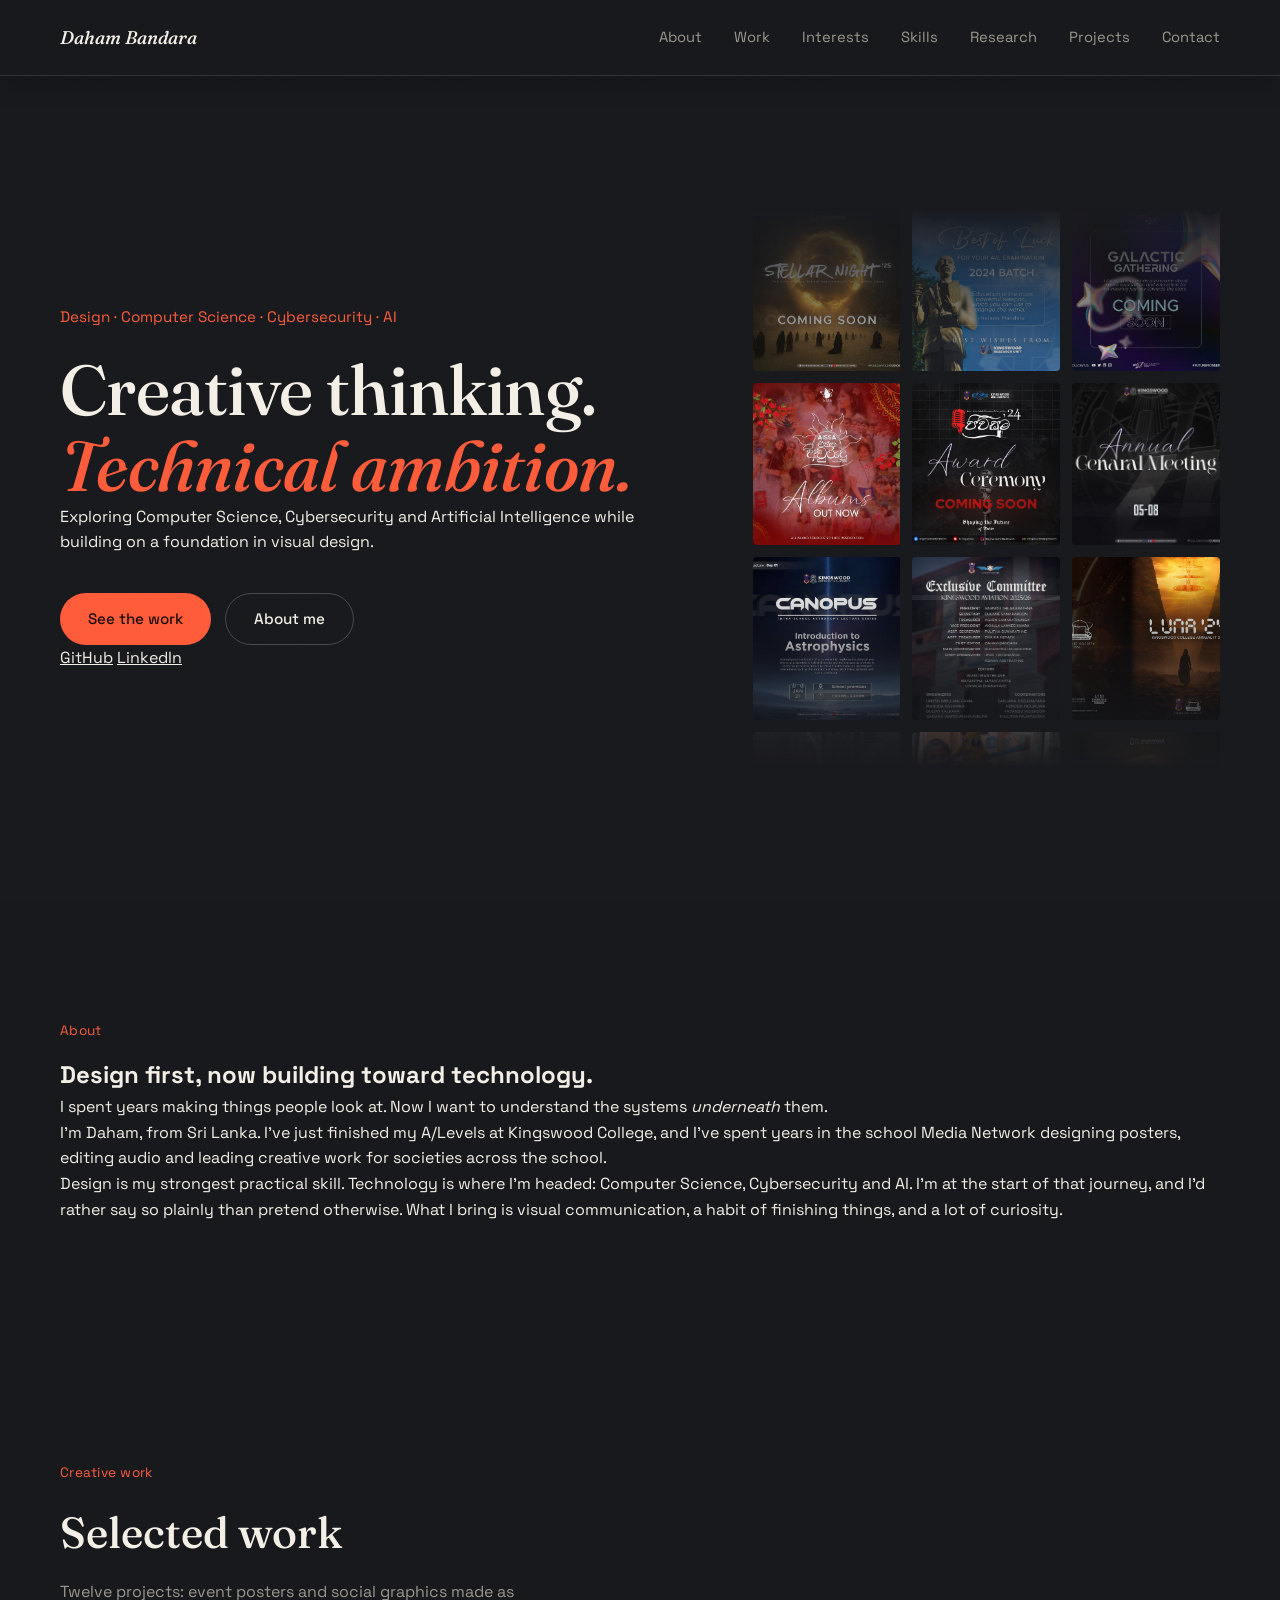
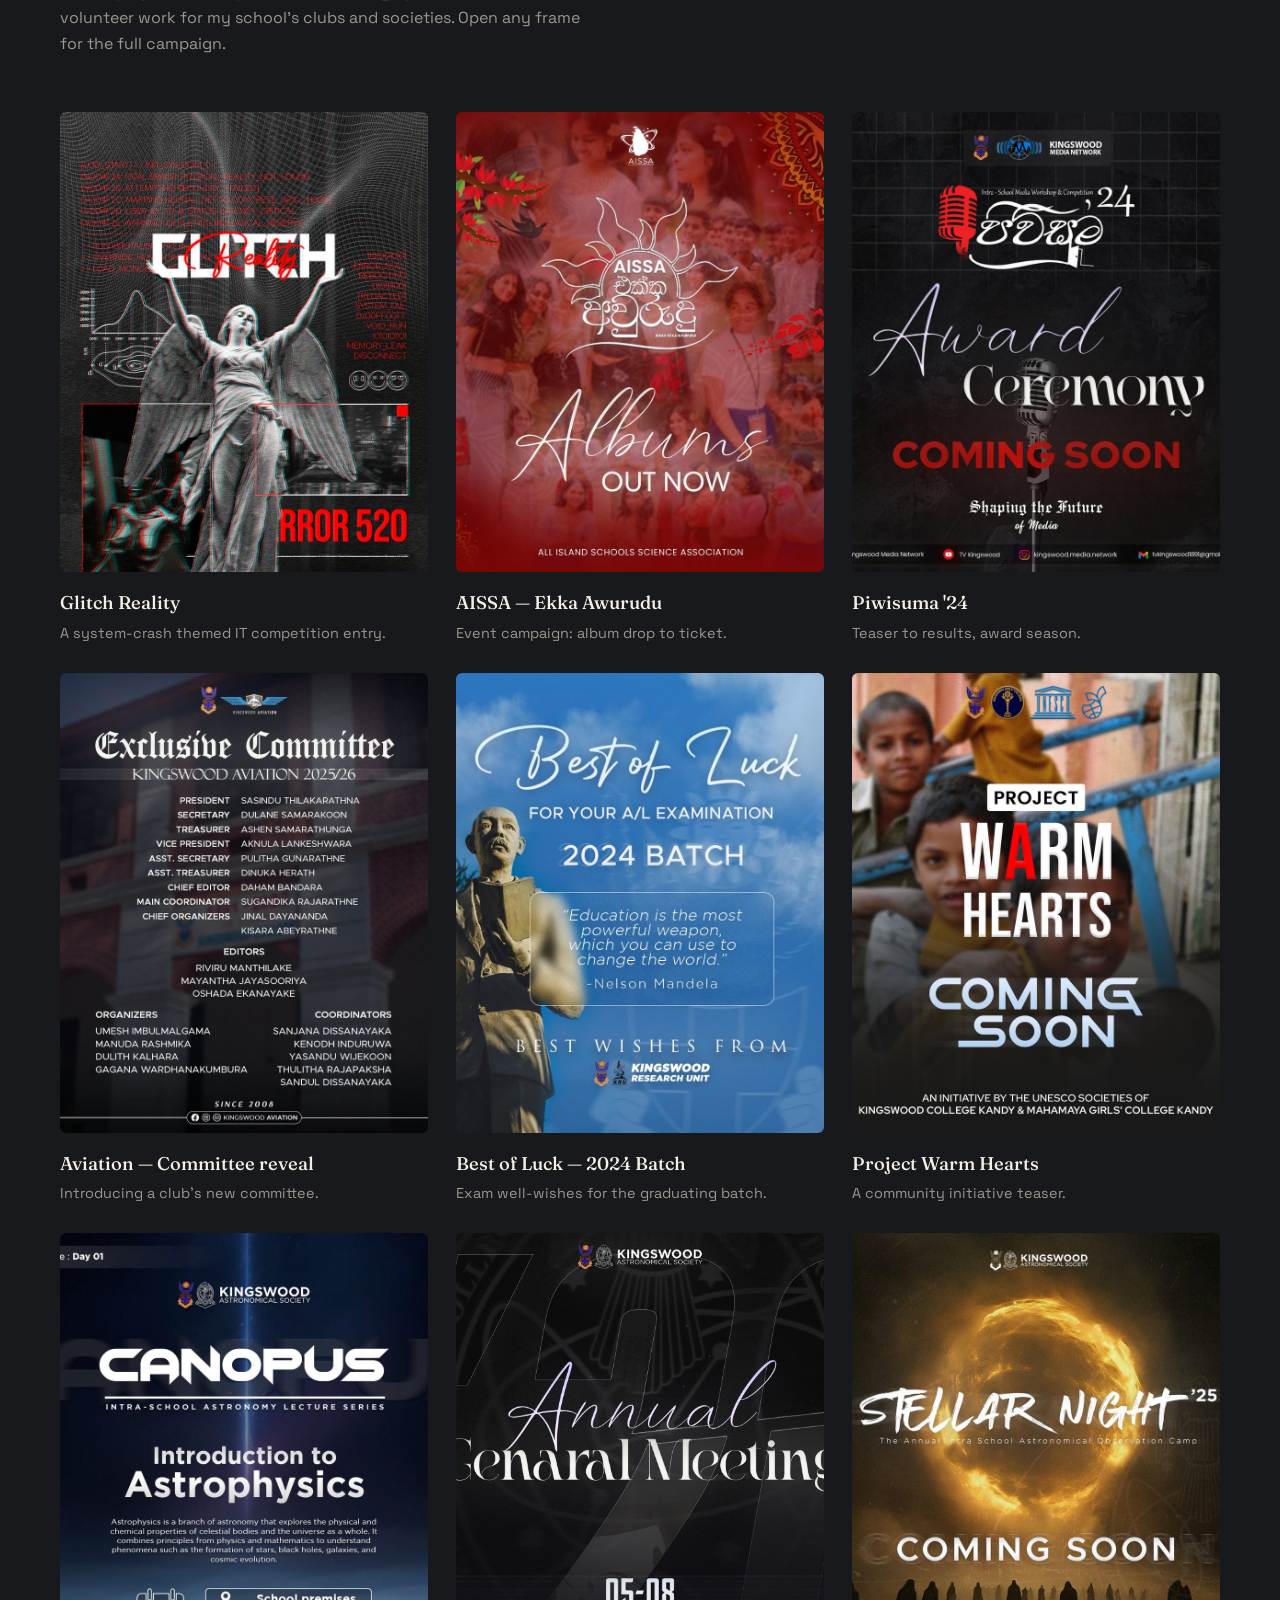
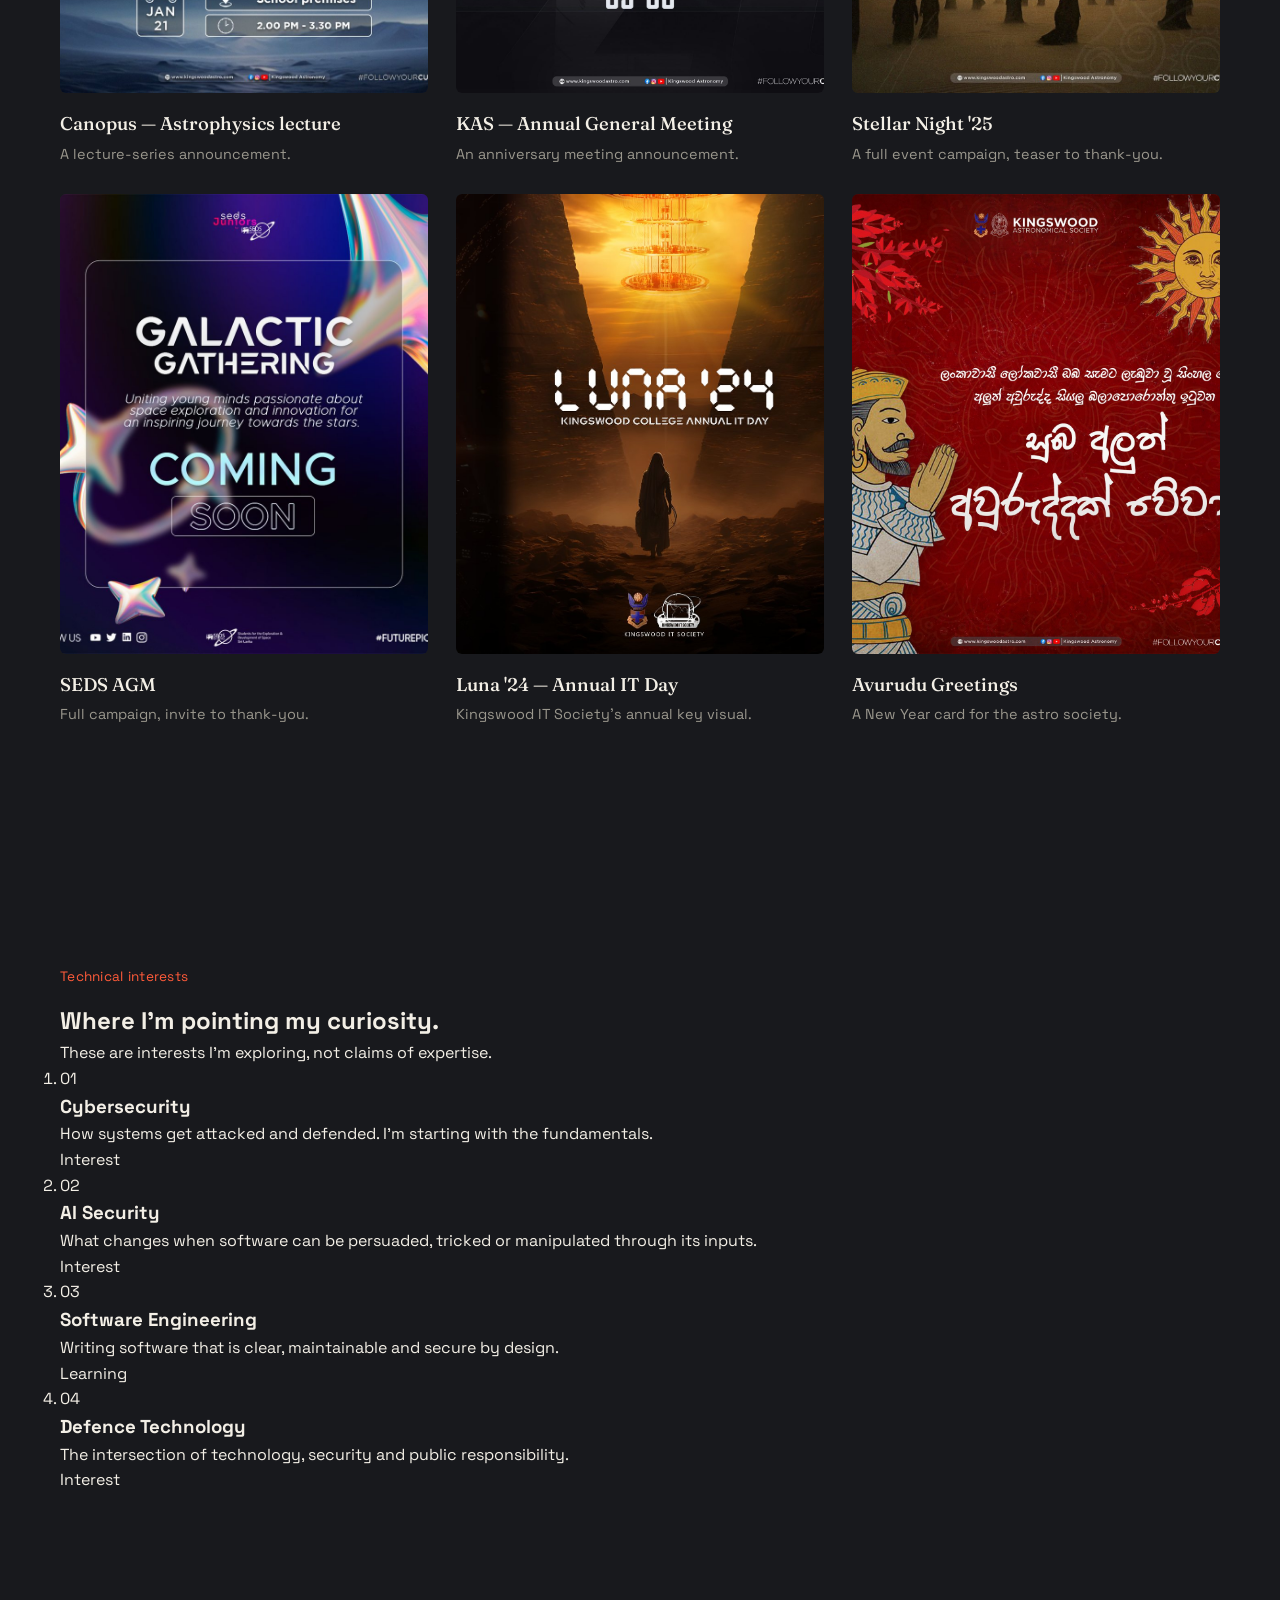
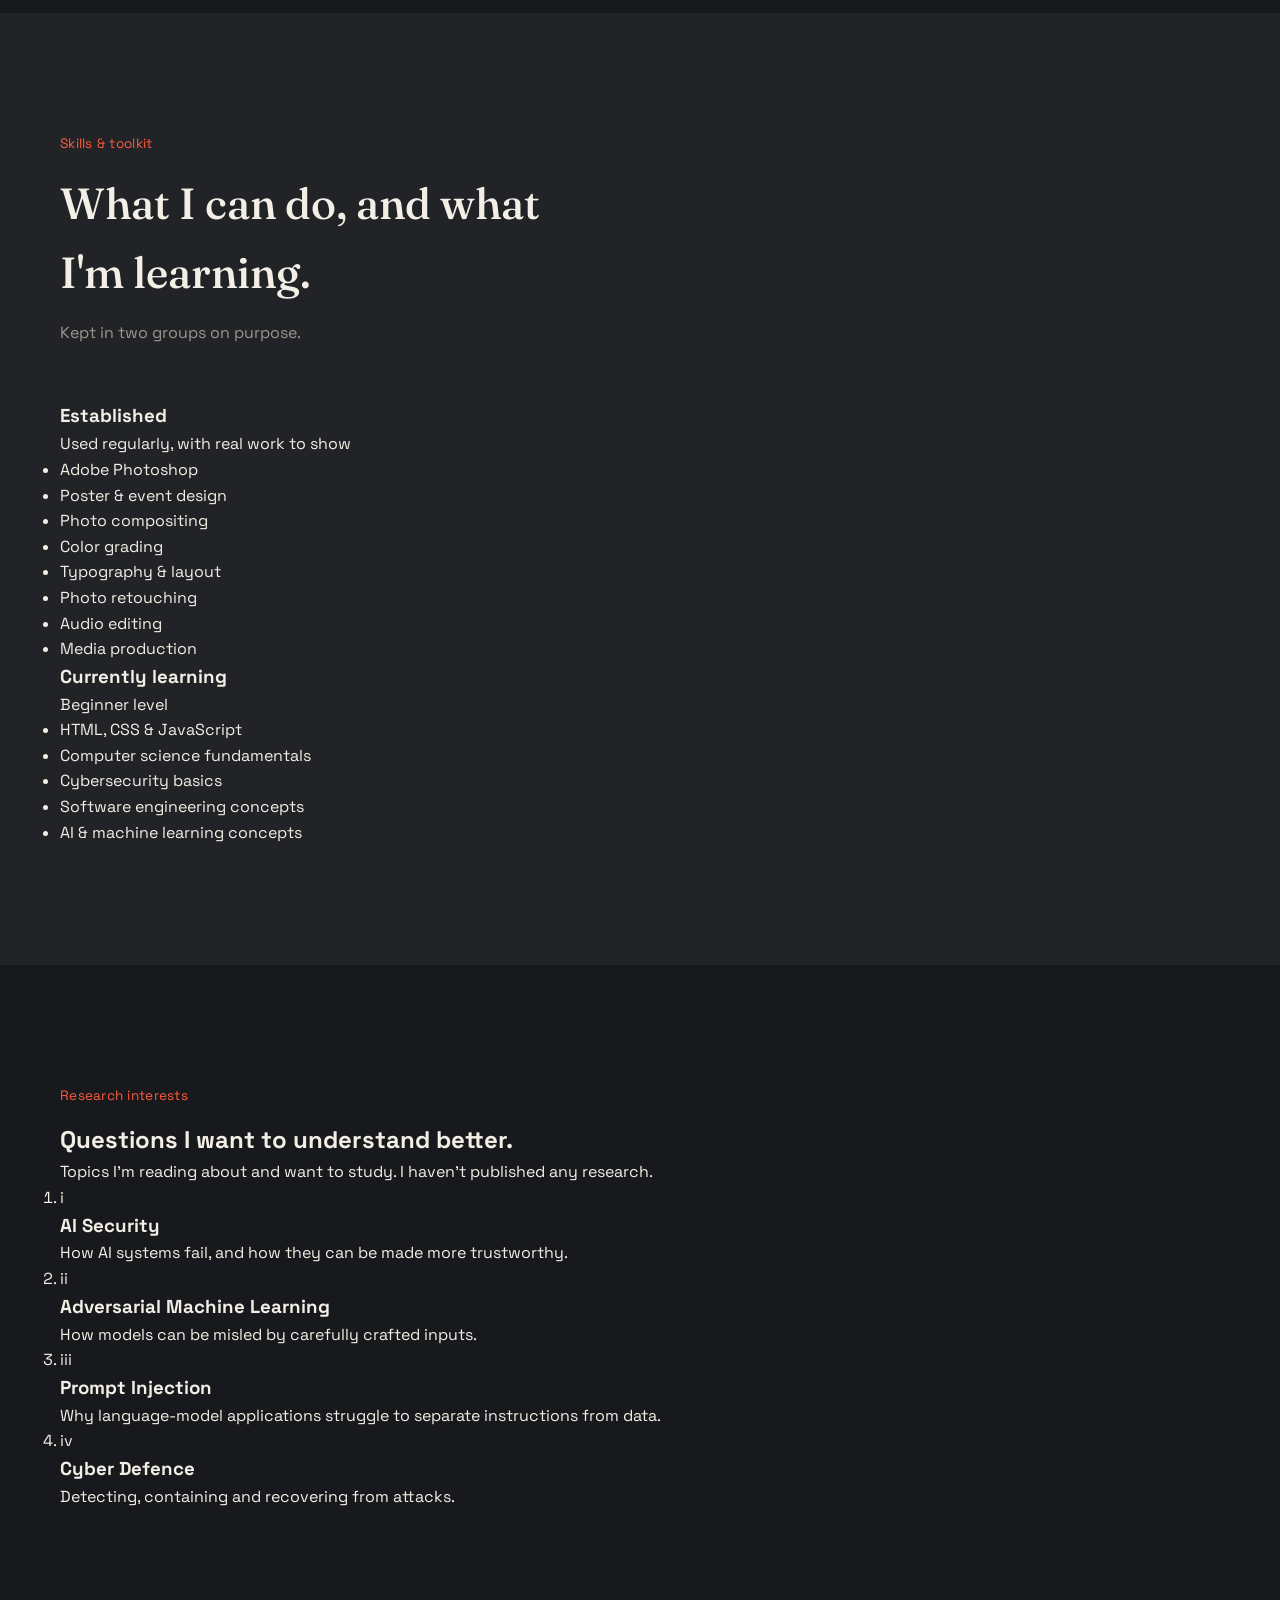
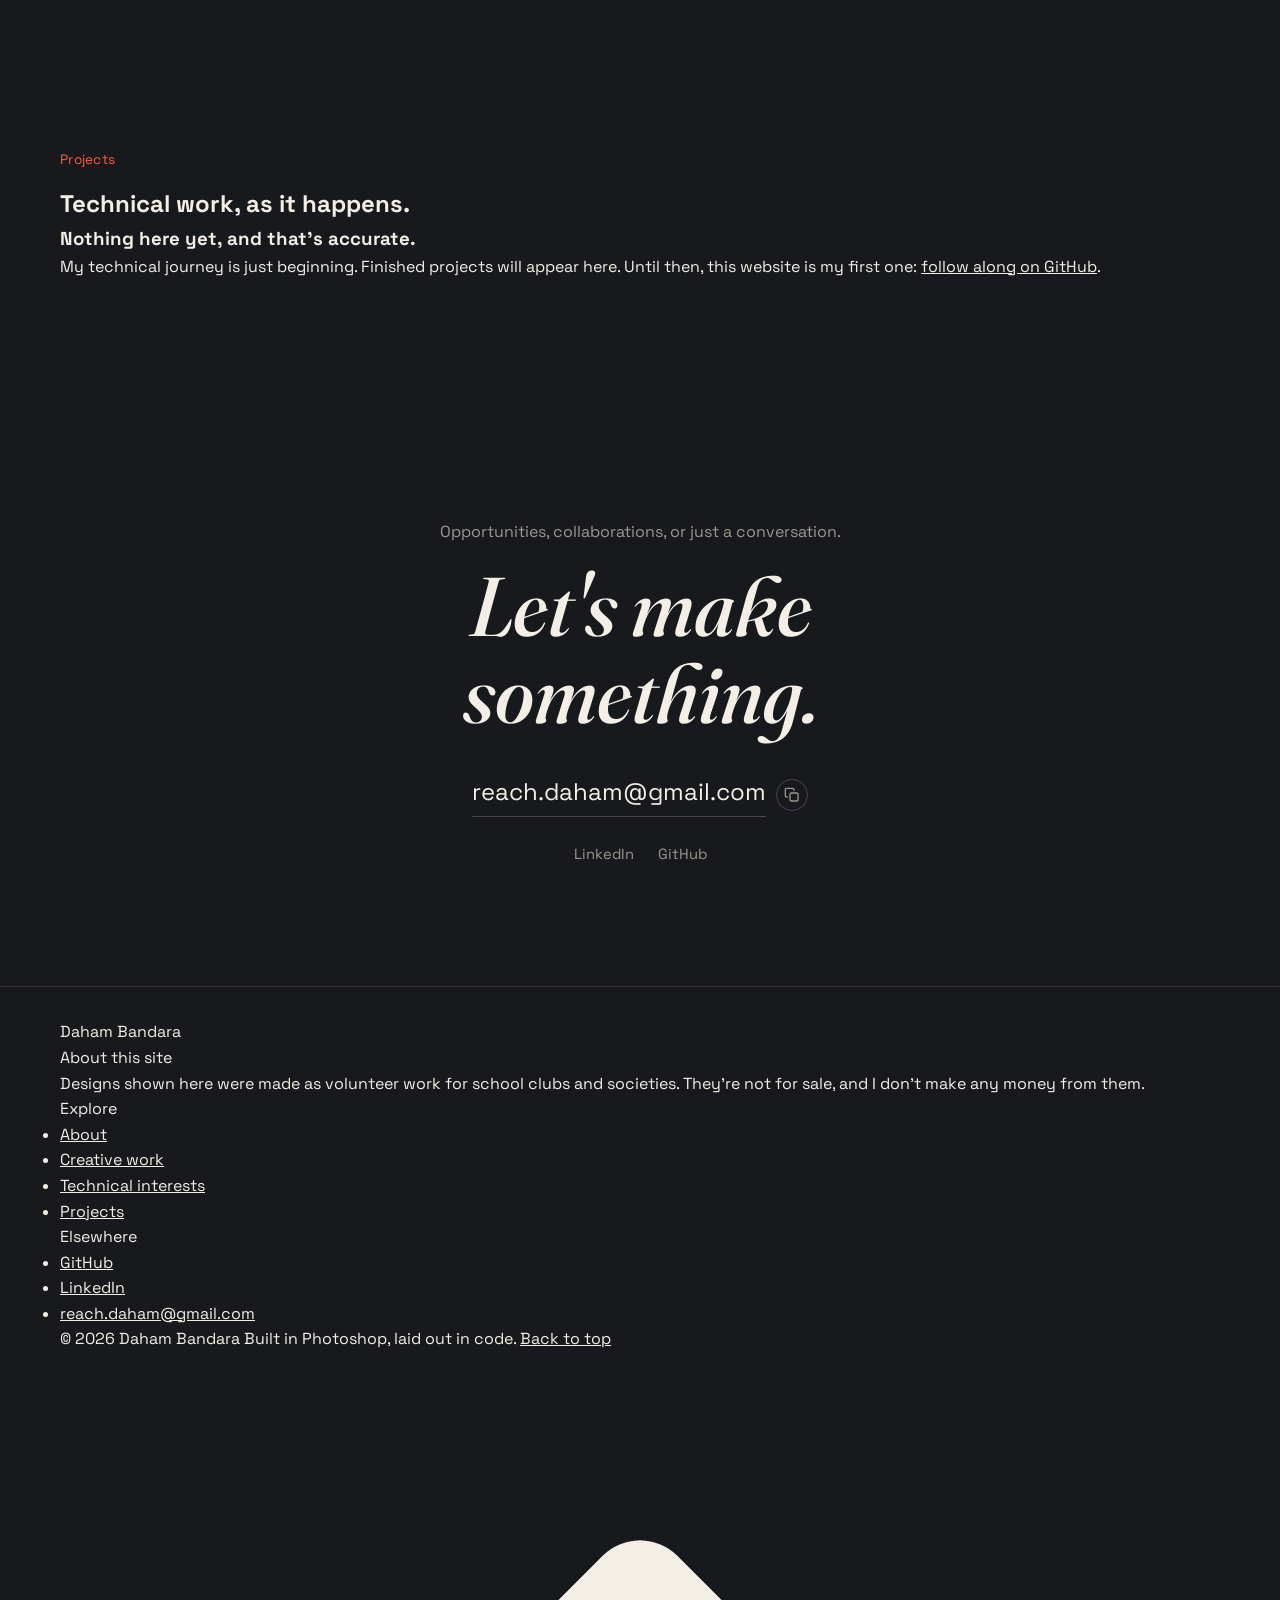
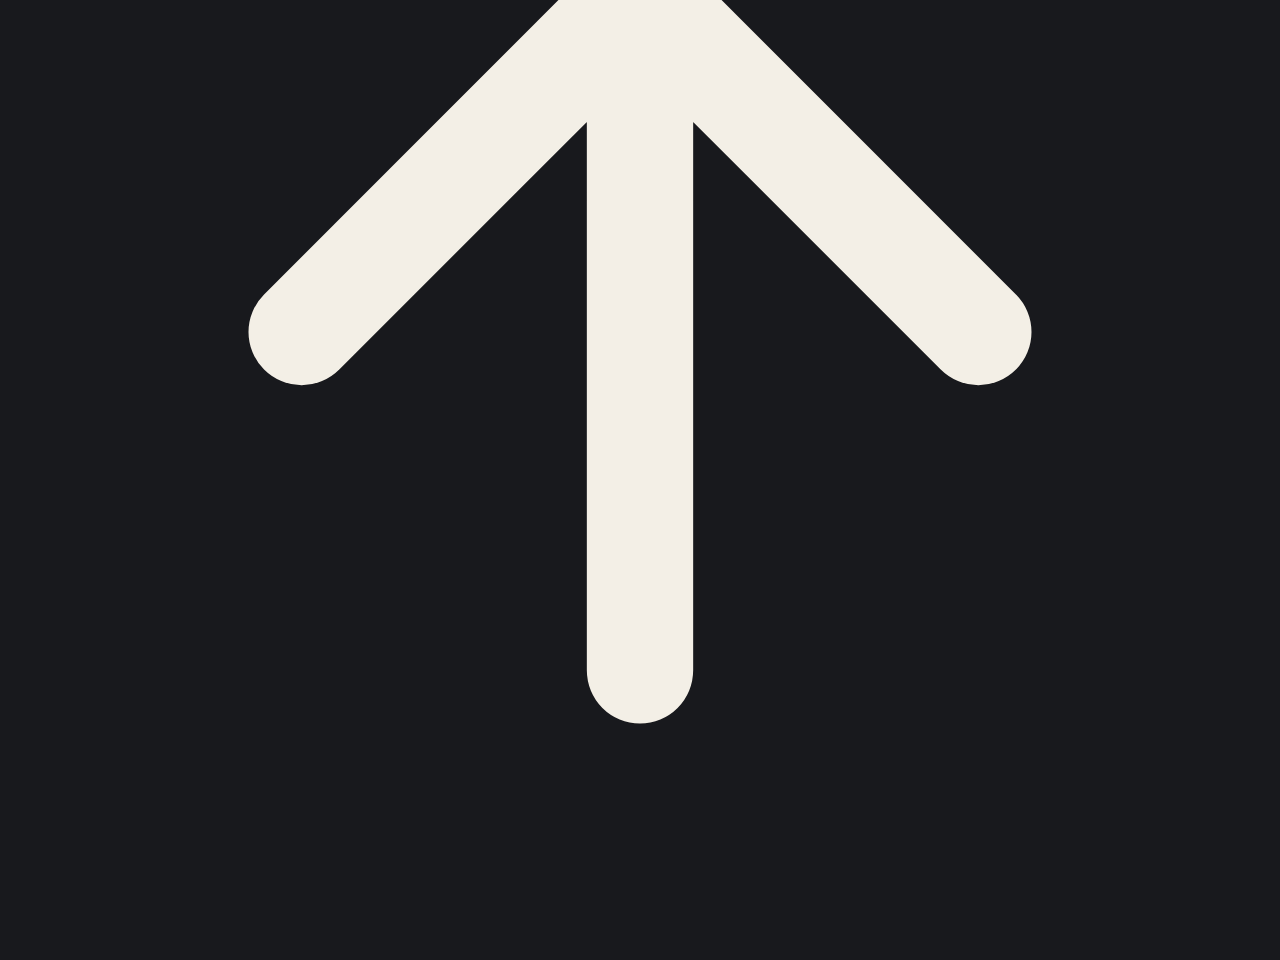
==== index.html @ 58daf923 "Update" ====
<!DOCTYPE html>
<html lang="en">
<head>
<meta charset="UTF-8">
<meta name="viewport" content="width=device-width, initial-scale=1.0">
<meta name="description" content="Daham Bandara — visual designer exploring Computer Science, Cybersecurity and Artificial Intelligence.">
<title>Daham Bandara — Design, Computer Science &amp; Security</title>

<!-- Favicon: inline SVG, no extra asset file needed. "DB" initials on the
     site's --canvas / --coral colors. -->
<link rel="icon" type="image/svg+xml" href="data:image/svg+xml,%3Csvg xmlns='http://www.w3.org/2000/svg' viewBox='0 0 64 64'%3E%3Crect width='64' height='64' rx='14' fill='%2318191d'/%3E%3Ctext x='32' y='43' font-family='Georgia, serif' font-style='italic' font-weight='600' font-size='28' fill='%23ff5b3a' text-anchor='middle'%3EDB%3C/text%3E%3C/svg%3E">
<link rel="apple-touch-icon" href="apple-touch-icon.png">
<meta name="theme-color" content="#18191d">
<meta name="author" content="Daham Bandara">
<link rel="canonical" href="https://dahamu.github.io/">

<!-- Structured data: helps search engines associate this page (and its
     social links) with you specifically, for richer search results. -->
<script type="application/ld+json">
{
  "@context": "https://schema.org",
  "@type": "Person",
  "name": "Daham Bandara",
  "url": "https://dahamu.github.io/",
  "jobTitle": "Visual Designer",
  "sameAs": [
    "https://www.linkedin.com/in/daham-bandara/",
    "https://github.com/Dahamu"
  ]
}
</script>

<!-- Open Graph / social preview. -->
<meta property="og:type" content="website">
<meta property="og:title" content="Daham Bandara — Portfolio">
<meta property="og:description" content="Creative thinking, technical ambition. Design work for Kingswood College societies, and a developing path into Computer Science, Cybersecurity and AI.">
<meta property="og:url" content="https://dahamu.github.io/">
<meta property="og:image" content="https://dahamu.github.io/images/glitch-reality.jpg">
<meta property="og:image:alt" content="Glitch Reality, a poster by Daham Bandara">
<meta name="twitter:card" content="summary_large_image">
<meta name="twitter:title" content="Daham Bandara — Portfolio">
<meta name="twitter:description" content="Visual design, photo editing and creative work.">
<meta name="twitter:image" content="https://dahamu.github.io/images/glitch-reality.jpg">

<link rel="preconnect" href="https://fonts.googleapis.com">
<link rel="preconnect" href="https://fonts.gstatic.com" crossorigin>
<link href="https://fonts.googleapis.com/css2?family=Fraunces:ital,opsz,wght@0,9..144,300;0,9..144,500;0,9..144,600;1,9..144,500;1,9..144,600&family=Space+Grotesk:wght@400;500;600;700&display=swap" rel="stylesheet">

<link rel="stylesheet" href="style.css">
<noscript><style>.reveal{opacity:1;transform:none}.card.reveal .card-thumb img{clip-path:none}</style></noscript>
</head>
<body>

<a href="#main-content" class="skip-link">Skip to content</a>

<!-- =========================================================
     NAV
========================================================== -->
<header class="nav" id="nav">
  <div class="nav-inner">
    <a href="#top" class="nav-logo" aria-label="Daham Bandara, back to top">Daham Bandara</a>

    <nav class="nav-links" id="navLinks">
      <a href="#about" data-nav="about">About</a>
      <a href="#work" data-nav="work">Work</a>
      <a href="#interests" data-nav="interests">Interests</a>
      <a href="#skills" data-nav="skills">Skills</a>
      <a href="#research" data-nav="research">Research</a>
      <a href="#projects" data-nav="projects">Projects</a>
      <a href="#contact" data-nav="contact">Contact</a>
    </nav>

    <button class="nav-toggle" id="navToggle" aria-label="Open menu" aria-expanded="false">
      <span></span><span></span>
    </button>
  </div>
  <div class="scroll-progress" id="scrollProgress"></div>
</header>


<main id="main-content">

  <!-- =========================================================
       HERO
  ========================================================== -->
  <section class="hero" id="top">
    <div class="hero-inner">

      <div class="hero-copy">
        <p class="hero-kicker">Design · Computer Science · Cybersecurity · AI</p>
        <h1 class="hero-title">Creative thinking.<br><em>Technical ambition.</em></h1>
        <p class="hero-statement">Exploring Computer Science, Cybersecurity and Artificial Intelligence while building on a foundation in visual design.</p>
        <div class="hero-actions">
          <a href="#work" class="btn btn-solid">See the work</a>
          <a href="#about" class="btn btn-line">About me</a>
        </div>
        <div class="hero-links">
          <a href="https://github.com/Dahamu" target="_blank" rel="noopener">GitHub<span class="sr-only"> (opens in new tab)</span></a>
          <a href="https://www.linkedin.com/in/daham-bandara/" target="_blank" rel="noopener">LinkedIn<span class="sr-only"> (opens in new tab)</span></a>
        </div>
      </div>

      <div class="hero-marquee" id="heroFrames" aria-hidden="true">
        <div class="marquee-col marquee-up">
          <div class="marquee-track">
            <img src="images/stellar-night.jpg" alt="">
            <img src="images/aissa-albums-out.jpg" alt="">
            <img src="images/canopus-astrophysics.jpg" alt="">
            <img src="images/glitch-reality.jpg" alt="">
            <img src="images/stellar-night.jpg" alt="">
            <img src="images/aissa-albums-out.jpg" alt="">
            <img src="images/canopus-astrophysics.jpg" alt="">
            <img src="images/glitch-reality.jpg" alt="">
          </div>
        </div>
        <div class="marquee-col marquee-down">
          <div class="marquee-track">
            <img src="images/best-of-luck.jpg" alt="" style="object-position: 85% top;">
            <img src="images/piwisuma-award-ceremony.jpg" alt="">
            <img src="images/aviation-committee.jpg" alt="">
            <img src="images/project-warm-hearts.jpg" alt="">
            <img src="images/best-of-luck.jpg" alt="" style="object-position: 85% top;">
            <img src="images/piwisuma-award-ceremony.jpg" alt="">
            <img src="images/aviation-committee.jpg" alt="">
            <img src="images/project-warm-hearts.jpg" alt="">
          </div>
        </div>
        <div class="marquee-col marquee-up">
          <div class="marquee-track">
            <img src="images/seds-galactic-gathering.jpg" alt="">
            <img src="images/kas-agm.jpg" alt="">
            <img src="images/luna-24-it-day.jpg" alt="" style="object-position: 70% top;">
            <img src="images/stellar-night.jpg" alt="">
            <img src="images/seds-galactic-gathering.jpg" alt="">
            <img src="images/kas-agm.jpg" alt="">
            <img src="images/luna-24-it-day.jpg" alt="" style="object-position: 70% top;">
            <img src="images/stellar-night.jpg" alt="">
          </div>
        </div>
      </div>


    </div>
  </section>



  <!-- ABOUT -->
  <section class="section section-paper" id="about">
    <div class="section-inner split">
      <div class="split-head reveal">
        <span class="section-kicker">About</span>
        <h2>Design first, now building toward technology.</h2>
      </div>
      <div class="split-body reveal">
        <p class="about-lead">I spent years making things people look at. Now I want to understand the systems <em>underneath</em> them.</p>
        <p>I'm Daham, from Sri Lanka. I've just finished my A/Levels at Kingswood College, and I've spent years in the school Media Network designing posters, editing audio and leading creative work for societies across the school.</p>
        <p>Design is my strongest practical skill. Technology is where I'm headed: Computer Science, Cybersecurity and AI. I'm at the start of that journey, and I'd rather say so plainly than pretend otherwise. What I bring is visual communication, a habit of finishing things, and a lot of curiosity.</p>
      </div>
    </div>
  </section>

  <!-- =========================================================
       WORK / GALLERY
       Real project posters, pulled from Daham's own design work.
       To add more later: copy a .card block, point the <img> at
       a new file in /images, and update the data-title / data-desc
       / data-tags attributes used by the lightbox.
  ========================================================== -->
  <section class="section" id="work">
    <div class="section-inner">

      <div class="section-head reveal">
        <span class="section-kicker">Creative work</span>
        <h2>Selected work</h2>
        <p>Twelve projects: event posters and social graphics made as volunteer work for my school's clubs and societies. Open any frame for the full campaign.</p>
      </div>

      <div class="gallery" id="gallery">

        <article class="card reveal" tabindex="0" role="button" aria-haspopup="dialog"
          data-title="Glitch Reality"
          data-desc="A dystopian, glitch-art take on a system crash — chromatic aberration, fake terminal logs, HUD-style data panels, and distressed type layered over a weeping-angel statue. Made for an inter-school IT design competition."
          data-tags="Glitch effects, Typography, Photo manipulation"
          data-frame="01">
          <div class="card-thumb"><img src="images/glitch-reality.jpg" alt="Glitch Reality dystopian system-crash poster" loading="lazy" decoding="async"></div>
          <h3>Glitch Reality</h3>
          <p>A system-crash themed IT competition entry.</p>
        </article>

        <article class="card reveal" tabindex="0" role="button" aria-haspopup="dialog"
          data-title="AISSA — Ekka Awurudu Campaign"
          data-desc="The event campaign for the All Island Schools Science Association's Ekka Awurudu — a warm, duotone photo collage for the album drop, plus the event-day announcement and a physical ticket design in the same mandala-and-florals palette."
          data-tags="Photo compositing, Collage, Color grading"
          data-gallery="images/aissa-albums-out.jpg,images/aissa-today-is-the-day.jpg,images/aissa-ticket.jpg"
          data-frame="02">
          <div class="card-thumb"><img src="images/aissa-albums-out.jpg" alt="AISSA albums out now poster" loading="lazy" decoding="async"></div>
          <h3>AISSA — Ekka Awurudu</h3>
          <p>Event campaign: album drop to ticket.</p>
        </article>

        <article class="card reveal" tabindex="0" role="button" aria-haspopup="dialog"
          data-title="Piwisuma '24 — Award Ceremony Campaign"
          data-desc="The full run-up to Kingswood Media Network's award ceremony — a teaser, a date-fixed announcement and an 'await the results' post, all built on the same vintage microphone photo with script and blackletter type for a formal, editorial feel."
          data-tags="Typography, Photo retouching, Poster design"
          data-gallery="images/piwisuma-award-ceremony.jpg,images/piwisuma-date-fixed.jpg,images/piwisuma-await-results.jpg,images/piwisuma-concluded.jpg"
          data-frame="03">
          <div class="card-thumb"><img src="images/piwisuma-award-ceremony.jpg" alt="Piwisuma 24 award ceremony poster" loading="lazy" decoding="async"></div>
          <h3>Piwisuma '24</h3>
          <p>Teaser to results, award season.</p>
        </article>

        <article class="card reveal" tabindex="0" role="button" aria-haspopup="dialog"
          data-title="Kingswood Aviation — Committee 2025/26"
          data-desc="An elegant, editorial-style reveal of a club's new leadership committee — a serif wordmark and a clean two-column name list over a dimmed building photo."
          data-tags="Typography, Grid layout, Editorial design"
          data-frame="04">
          <div class="card-thumb"><img src="images/aviation-committee.jpg" alt="Kingswood Aviation committee 2025/26 poster" loading="lazy" decoding="async"></div>
          <h3>Aviation — Committee reveal</h3>
          <p>Introducing a club's new committee.</p>
        </article>

        <article class="card reveal" tabindex="0" role="button" aria-haspopup="dialog"
          data-title="Best of Luck — 2024 Batch"
          data-desc="A well-wishes poster for the school's A/L examination batch, pairing a founder's statue photo with a bright sky and a Nelson Mandela quote for a warmer, more hopeful tone than the rest of the set."
          data-tags="Typography, Color grading, Poster design"
          data-frame="05">
          <div class="card-thumb"><img src="images/best-of-luck.jpg" alt="Best of Luck 2024 Batch exam wishes poster" loading="lazy" decoding="async" style="object-position: 100% top;"></div>
          <h3>Best of Luck — 2024 Batch</h3>
          <p>Exam well-wishes for the graduating batch.</p>
        </article>

        <article class="card reveal" tabindex="0" role="button" aria-haspopup="dialog"
          data-title="Project Warm Hearts"
          data-desc="A teaser for a community initiative run by Kingswood and Mahamaya's UNESCO societies — type and color grading laid over a found photograph to keep the focus on the message."
          data-tags="Typography, Color grading, Campaign design"
          data-frame="06">
          <div class="card-thumb"><img src="images/project-warm-hearts.jpg" alt="Project Warm Hearts teaser poster" loading="lazy" decoding="async"></div>
          <h3>Project Warm Hearts</h3>
          <p>A community initiative teaser.</p>
        </article>

        <article class="card reveal" tabindex="0" role="button" aria-haspopup="dialog"
          data-title="Canopus — Introduction to Astrophysics"
          data-desc="A lecture-series poster for Kingswood Astronomical Society, built around a found night-sky image, a single shaft of light, and a bold condensed wordmark."
          data-tags="Typography, Poster design, Event branding"
          data-frame="07">
          <div class="card-thumb"><img src="images/canopus-astrophysics.jpg" alt="Canopus lecture series poster" loading="lazy" decoding="async"></div>
          <h3>Canopus — Astrophysics lecture</h3>
          <p>A lecture-series announcement.</p>
        </article>

        <article class="card reveal" tabindex="0" role="button" aria-haspopup="dialog"
          data-title="Kingswood Astronomical Society — Annual General Meeting"
          data-desc="An announcement for the astronomical society's annual general meeting, pairing bold typography over a large numeral background element with a matching crest graphic that sets the school's own emblem beside the society's own seal."
          data-tags="Typography, Poster design, Branding"
          data-gallery="images/kas-agm.jpg,images/kas-agm-crests.jpg"
          data-frame="08">
          <div class="card-thumb"><img src="images/kas-agm.jpg" alt="Kingswood Astronomical Society annual general meeting poster" loading="lazy" decoding="async"></div>
          <h3>KAS — Annual General Meeting</h3>
          <p>An anniversary meeting announcement.</p>
        </article>

        <article class="card reveal" tabindex="0" role="button" aria-haspopup="dialog"
          data-title="Stellar Night '25"
          data-desc="The full campaign for the astronomical society's annual observation camp — a burning ring of light over a line of silhouetted figures, built entirely from found elements and grade, carried from the first teaser through to the sponsor thank-you."
          data-tags="Compositing, Light &amp; glow effects, Color grading"
          data-gallery="images/stellar-night.jpg,images/stellar-night-registrations-open.jpg,images/stellar-night-save-the-date.jpg,images/stellar-night-concluded.jpg,images/stellar-night-thank-you.jpg"
          data-frame="09">
          <div class="card-thumb"><img src="images/stellar-night.jpg" alt="Stellar Night 25 coming soon poster" loading="lazy" decoding="async"></div>
          <h3>Stellar Night '25</h3>
          <p>A full event campaign, teaser to thank-you.</p>
        </article>

        <article class="card reveal" tabindex="0" role="button" aria-haspopup="dialog"
          data-title="SEDS AGM — Galactic Gathering Campaign"
          data-desc="The full glassmorphism-styled campaign for SEDS Juniors' annual general meeting — invite through countdown, day-of posts, and a closing thank-you — all built on iridescent 3D star shapes over a frosted-glass card."
          data-tags="Glassmorphism, 3D elements, Poster design"
          data-gallery="images/seds-galactic-gathering.jpg,images/seds-date-fixed.jpg,images/seds-2-days.jpg,images/seds-1-day.jpg,images/seds-happening-today.jpg,images/seds-happening-now.jpg,images/seds-thank-you.jpg"
          data-frame="10">
          <div class="card-thumb"><img src="images/seds-galactic-gathering.jpg" alt="SEDS AGM Galactic Gathering poster" loading="lazy" decoding="async"></div>
          <h3>SEDS AGM</h3>
          <p>Full campaign, invite to thank-you.</p>
        </article>

        <article class="card reveal" tabindex="0" role="button" aria-haspopup="dialog"
          data-title="Luna '24 — Annual IT Day"
          data-desc="A two-panel key visual for Kingswood IT Society's annual IT day, pairing a space-station silhouette with a lone figure walking toward a glowing monolith — plus a countdown post from the same campaign."
          data-tags="Photo blending, Mood &amp; lighting, Layout"
          data-gallery="images/luna-24-it-day.jpg,images/1-day.jpg"
          data-frame="11">
          <div class="card-thumb"><img src="images/luna-24-it-day.jpg" alt="Luna '24 Kingswood College Annual IT Day key visual" loading="lazy" decoding="async" style="object-position: 100% top;"></div>
          <h3>Luna '24 — Annual IT Day</h3>
          <p>Kingswood IT Society's annual key visual.</p>
        </article>

        <article class="card reveal" tabindex="0" role="button" aria-haspopup="dialog"
          data-title="Kingswood Astronomical Society — Avurudu Greetings"
          data-desc="A Sinhala &amp; Tamil New Year greeting for Kingswood Astronomical Society — hand-drawn festival motifs, a praying figure and a radiant sun, in warm reds instead of the society's usual deep-space palette."
          data-tags="Illustration, Cultural design, Color grading"
          data-frame="12">
          <div class="card-thumb"><img src="images/kingswood-astro-new-year.jpg" alt="Kingswood Astronomical Society Sinhala and Tamil New Year greeting" loading="lazy" decoding="async"></div>
          <h3>Avurudu Greetings</h3>
          <p>A New Year card for the astro society.</p>
        </article>

      </div>

    </div>
  </section>


  <!-- TECHNICAL INTERESTS -->
  <section class="section section-paper" id="interests">
    <div class="section-inner split">
      <div class="split-head reveal">
        <span class="section-kicker">Technical interests</span>
        <h2>Where I'm pointing my curiosity.</h2>
        <p>These are interests I'm exploring, not claims of expertise.</p>
      </div>
      <ol class="rows reveal">
        <li><span class="n">01</span><div><h3>Cybersecurity</h3><p>How systems get attacked and defended. I'm starting with the fundamentals.</p></div><span class="tag-note">Interest</span></li>
        <li><span class="n">02</span><div><h3>AI Security</h3><p>What changes when software can be persuaded, tricked or manipulated through its inputs.</p></div><span class="tag-note">Interest</span></li>
        <li><span class="n">03</span><div><h3>Software Engineering</h3><p>Writing software that is clear, maintainable and secure by design.</p></div><span class="tag-note">Learning</span></li>
        <li><span class="n">04</span><div><h3>Defence Technology</h3><p>The intersection of technology, security and public responsibility.</p></div><span class="tag-note">Interest</span></li>
      </ol>
    </div>
  </section>

  <!-- SKILLS -->
  <section class="section section-alt" id="skills">
    <div class="section-inner">
      <div class="section-head reveal">
        <span class="section-kicker">Skills &amp; toolkit</span>
        <h2>What I can do, and what I'm learning.</h2>
        <p>Kept in two groups on purpose.</p>
      </div>
      <div class="skills-grid reveal">
        <div class="skill-col est">
          <h3>Established</h3><p class="sub">Used regularly, with real work to show</p>
          <ul class="chips"><li>Adobe Photoshop</li><li>Poster &amp; event design</li><li>Photo compositing</li><li>Color grading</li><li>Typography &amp; layout</li><li>Photo retouching</li><li>Audio editing</li><li>Media production</li></ul>
        </div>
        <div class="skill-col learn">
          <h3>Currently learning</h3><p class="sub">Beginner level</p>
          <ul class="chips"><li>HTML, CSS &amp; JavaScript</li><li>Computer science fundamentals</li><li>Cybersecurity basics</li><li>Software engineering concepts</li><li>AI &amp; machine learning concepts</li></ul>
        </div>
      </div>
    </div>
  </section>

  <!-- RESEARCH INTERESTS -->
  <section class="section section-paper" id="research">
    <div class="section-inner split">
      <div class="split-head reveal">
        <span class="section-kicker">Research interests</span>
        <h2>Questions I want to understand better.</h2>
        <p class="research-note">Topics I'm reading about and want to study. I haven't published any research.</p>
      </div>
      <ol class="rows reveal">
        <li><span class="n">i</span><div><h3>AI Security</h3><p>How AI systems fail, and how they can be made more trustworthy.</p></div></li>
        <li><span class="n">ii</span><div><h3>Adversarial Machine Learning</h3><p>How models can be misled by carefully crafted inputs.</p></div></li>
        <li><span class="n">iii</span><div><h3>Prompt Injection</h3><p>Why language-model applications struggle to separate instructions from data.</p></div></li>
        <li><span class="n">iv</span><div><h3>Cyber Defence</h3><p>Detecting, containing and recovering from attacks.</p></div></li>
      </ol>
    </div>
  </section>

  <!-- PROJECTS. To add one, copy the commented <a class="project-card"> below
       into .project-list and delete the .project-empty block.
       Only list work that actually exists.
       <a class="project-card" href="URL" target="_blank" rel="noopener">
         <h3>Title</h3><span class="status">Completed</span>
         <p>One honest sentence about what it is and what you learned.</p>
       </a> -->
  <section class="section" id="projects">
    <div class="section-inner split">
      <div class="split-head reveal">
        <span class="section-kicker">Projects</span>
        <h2>Technical work, as it happens.</h2>
      </div>
      <div class="project-list reveal">
        <div class="project-empty">
          <h3>Nothing here yet, and that's accurate.</h3>
          <p>My technical journey is just beginning. Finished projects will appear here. Until then, this website is my first one: <a href="https://github.com/Dahamu" target="_blank" rel="noopener">follow along on GitHub</a>.</p>
        </div>
      </div>
    </div>
  </section>

  <!-- =========================================================
       CONTACT
  ========================================================== -->
  <section class="section section-contact" id="contact">
    <div class="section-inner">
      <p class="contact-kicker">Opportunities, collaborations, or just a conversation.</p>
      <h2 class="contact-title">Let's make<br>something<span class="dot">.</span></h2>

      <div class="contact-email-row">
        <a href="mailto:reach.daham@gmail.com?subject=Portfolio%20Inquiry" class="contact-email">reach.daham@gmail.com</a>
        <button type="button" class="email-copy-btn" id="emailCopyBtn" data-email="reach.daham@gmail.com" aria-label="Copy email address">
          <svg class="icon-copy" viewBox="0 0 24 24" width="16" height="16" fill="none" stroke="currentColor" stroke-width="2" stroke-linecap="round" stroke-linejoin="round" aria-hidden="true">
            <rect x="9" y="9" width="12" height="12" rx="2"></rect>
            <path d="M5 15H4a2 2 0 0 1-2-2V4a2 2 0 0 1 2-2h9a2 2 0 0 1 2 2v1"></path>
          </svg>
          <svg class="icon-check" viewBox="0 0 24 24" width="16" height="16" fill="none" stroke="currentColor" stroke-width="2" stroke-linecap="round" stroke-linejoin="round" aria-hidden="true">
            <path d="M20 6L9 17l-5-5"></path>
          </svg>
          <span class="email-copy-tooltip">Copied!</span>
        </button>
      </div>

      <div class="contact-links">
        <a href="https://www.linkedin.com/in/daham-bandara/" target="_blank" rel="noopener">LinkedIn<span class="sr-only"> (opens in new tab)</span></a>
        <a href="https://github.com/Dahamu" target="_blank" rel="noopener">GitHub<span class="sr-only"> (opens in new tab)</span></a>
      </div>
    </div>
  </section>

</main>


<footer class="footer">
  <div class="section-inner">
    <div class="footer-wordmark" aria-hidden="true">Daham Bandara</div>
    <div class="footer-cols">
      <div>
        <p class="footer-h">About this site</p>
        <p>Designs shown here were made as volunteer work for school clubs and societies. They're not for sale, and I don't make any money from them.</p>
      </div>
      <div>
        <p class="footer-h">Explore</p>
        <ul>
          <li><a href="#about">About</a></li>
          <li><a href="#work">Creative work</a></li>
          <li><a href="#interests">Technical interests</a></li>
          <li><a href="#projects">Projects</a></li>
        </ul>
      </div>
      <div>
        <p class="footer-h">Elsewhere</p>
        <ul>
          <li><a href="https://github.com/Dahamu" target="_blank" rel="noopener">GitHub<span class="sr-only"> (opens in new tab)</span></a></li>
          <li><a href="https://www.linkedin.com/in/daham-bandara/" target="_blank" rel="noopener">LinkedIn<span class="sr-only"> (opens in new tab)</span></a></li>
          <li><a href="mailto:reach.daham@gmail.com">reach.daham@gmail.com</a></li>
        </ul>
      </div>
    </div>
    <div class="footer-bottom">
      <span>&copy; 2026 Daham Bandara</span>
      <span>Built in Photoshop, laid out in code.</span>
      <a href="#top">Back to top <svg viewBox="0 0 24 24" fill="none" stroke="currentColor" stroke-width="2.2" stroke-linecap="round" stroke-linejoin="round" aria-hidden="true"><path d="M12 19V5M5 12l7-7 7 7"/></svg></a>
    </div>
  </div>
</footer>


<!-- =========================================================
     PROJECT LIGHTBOX
========================================================== -->
<div class="lightbox" id="lightbox" aria-hidden="true">
  <div class="lightbox-panel" role="dialog" aria-modal="true" aria-labelledby="lightboxTitle">
    <button class="lightbox-close" id="lightboxClose" aria-label="Close">Close</button>
    <div class="lightbox-media">
      <button class="lightbox-nav lightbox-prev" id="lightboxPrev" aria-label="Previous image"><svg viewBox="0 0 24 24" width="22" height="22" fill="none" stroke="currentColor" stroke-width="2.4" stroke-linecap="round" stroke-linejoin="round" aria-hidden="true"><path d="M15 5l-7 7 7 7"/></svg></button>
      <img id="lightboxImage" src="[data-uri]" alt="">
      <button class="lightbox-nav lightbox-next" id="lightboxNext" aria-label="Next image"><svg viewBox="0 0 24 24" width="22" height="22" fill="none" stroke="currentColor" stroke-width="2.4" stroke-linecap="round" stroke-linejoin="round" aria-hidden="true"><path d="M9 5l7 7-7 7"/></svg></button>
      <span class="lightbox-counter" id="lightboxCounter"></span>
    </div>
    <div class="lightbox-text">
      <h3 id="lightboxTitle">Project title</h3>
      <p id="lightboxDesc"></p>
      <div class="lightbox-tags" id="lightboxTags"></div>
    </div>
  </div>
</div>


<a href="#top" class="back-to-top" id="backToTop" aria-label="Back to top">
  <svg viewBox="0 0 24 24" width="18" height="18" fill="none" stroke="currentColor" stroke-width="2.5" stroke-linecap="round" stroke-linejoin="round" aria-hidden="true">
    <path d="M12 19V5"></path>
    <path d="M5 12l7-7 7 7"></path>
  </svg>
</a>

<script src="script.js" defer></script>
</body>
</html>
---- style.css ----
/* ============================================================
   Daham Bandara — PORTFOLIO
   DESIGN TOKENS
============================================================ */

:root {
    --canvas: #18191d;
    --canvas-raised: #212327;
    --paper: #f3ecdd;
    --paper-dim: #e8e0cd;
    --ink: #1c1811;
    --text: #f3efe6;
    --text-dim: #9a978d;
    --coral: #ff5b3a;
    --coral-dim: rgba(255, 91, 58, 0.16);
    --teal: #3e8079;
    --line: rgba(243, 239, 230, 0.12);
    --line-strong: rgba(243, 239, 230, 0.22);

    --font-display: "Fraunces", serif;
    --font-ui: "Space Grotesk", sans-serif;

    --nav-height: 76px;
    --max: 1160px;
}

* {
    box-sizing: border-box;
    margin: 0;
    padding: 0;
}

html {
    scroll-behavior: smooth;
    scroll-padding-top: calc(var(--nav-height) + 24px);
    scrollbar-color: var(--line-strong) var(--canvas);
    scrollbar-width: thin;
}

::-webkit-scrollbar {
    width: 10px;
}

::-webkit-scrollbar-track {
    background: var(--canvas);
}

::-webkit-scrollbar-thumb {
    background: var(--line-strong);
    border-radius: 100px;
}

::-webkit-scrollbar-thumb:hover {
    background: var(--coral);
}

body {
    background: var(--canvas);
    color: var(--text);
    font-family: var(--font-ui);
    font-size: 16px;
    line-height: 1.6;
    overflow-x: hidden;
    position: relative;
    /* Removes the default gray flash on tap on mobile browsers. Purely
       cosmetic — the separate :focus-visible rule further down still
       shows a clear outline for keyboard users, this only affects the
       touch tap highlight. */
    -webkit-tap-highlight-color: transparent;
}

body::before {
    content: "";
    position: fixed;
    inset: 0;
    /* Below .lightbox (2000) so the grain doesn't sit over full-resolution
       artwork when a project is open, but still above regular page
       content (nav is 1000) so it keeps its texture everywhere else. */
    z-index: 1500;
    pointer-events: none;
    opacity: 0.035;
    mix-blend-mode: overlay;
    background-image: url("data:image/svg+xml,%3Csvg xmlns='http://www.w3.org/2000/svg' width='180' height='180'%3E%3Cfilter id='n'%3E%3CfeTurbulence type='fractalNoise' baseFrequency='0.9' numOctaves='2' stitchTiles='stitch'/%3E%3C/filter%3E%3Crect width='100%25' height='100%25' filter='url(%23n)'/%3E%3C/svg%3E");
}

a {
    color: inherit;
}

img {
    max-width: 100%;
    display: block;
}

::selection {
    background: var(--coral);
    color: var(--ink);
}

@media (prefers-reduced-motion: reduce) {
    html { scroll-behavior: auto; }
    *, *::before, *::after {
        animation-duration: 0.01ms !important;
        transition-duration: 0.01ms !important;
        animation-iteration-count: 1 !important;
    }
}

:focus-visible {
    outline: 2px solid var(--coral);
    outline-offset: 3px;
}

/* Visually hidden but still announced by screen readers. */
.sr-only {
    position: absolute;
    width: 1px;
    height: 1px;
    padding: 0;
    margin: -1px;
    overflow: hidden;
    clip: rect(0, 0, 0, 0);
    white-space: nowrap;
    border: 0;
}

.skip-link {
    position: absolute;
    top: -100px;
    left: 16px;
    z-index: 3000;
    background: var(--coral);
    color: #1c0e08;
    font-weight: 600;
    font-size: 0.9rem;
    padding: 12px 20px;
    border-radius: 8px;
    text-decoration: none;
    transition: top 0.2s ease;
}

.skip-link:focus {
    top: 16px;
}

.reveal {
    opacity: 0;
    transform: translateY(20px);
    transition: opacity 0.6s ease, transform 0.6s ease;
}

.reveal.in-view {
    opacity: 1;
    transform: translateY(0);
}

/* The 3n+2 / 3n+3 stagger only maps to a real diagonal wipe when the
   gallery is actually 3 columns wide. At 2 or 1 columns (see the
   responsive rules further down) the same math no longer lines up with
   the grid, so the delays end up looking random — scope it to the
   breakpoint where the 3-column layout is actually in effect. */
@media (min-width: 901px) {
    .gallery .card.reveal:nth-child(3n+2) { transition-delay: 0.08s; }
    .gallery .card.reveal:nth-child(3n+3) { transition-delay: 0.16s; }
}


/* ============================================================
   LAYOUT HELPERS
============================================================ */

.section-inner {
    width: min(var(--max), calc(100% - 48px));
    margin: 0 auto;
}

.section {
    padding: 120px 0;
}

.section-alt {
    background: var(--canvas-raised);
}

.section-head {
    max-width: 520px;
    margin-bottom: 56px;
}

.section-kicker {
    display: block;
    color: var(--coral);
    font-size: 0.85rem;
    letter-spacing: 0.02em;
    margin-bottom: 14px;
}

.section-head h2 {
    font-family: var(--font-display);
    font-weight: 500;
    font-size: clamp(2rem, 3.4vw, 2.8rem);
    margin-bottom: 12px;
}

.section-head p {
    color: var(--text-dim);
    font-size: 1rem;
}


/* ============================================================
   NAV
============================================================ */

.nav {
    position: fixed;
    top: 0;
    left: 0;
    width: 100%;
    height: var(--nav-height);
    z-index: 1000;

    background: rgba(24, 25, 29, 0.94);
    backdrop-filter: blur(10px);
    -webkit-backdrop-filter: blur(10px);
    box-shadow: 0 4px 24px rgba(0, 0, 0, 0.25);
    border-bottom: 1px solid var(--line);
}

.scroll-progress {
    position: absolute;
    left: 0;
    bottom: -1px;
    height: 2px;
    width: 0%;
    background: var(--coral);
    /* No transition here on purpose: requestAnimationFrame already updates
       this every frame in script.js, so a CSS transition would fight it
       and cause lag/stutter instead of smoothing anything out. */
}

.nav-inner {
    width: min(var(--max), calc(100% - 48px));
    height: 100%;
    margin: 0 auto;

    display: flex;
    align-items: center;
    justify-content: space-between;
}

.nav-logo {
    font-family: var(--font-display);
    font-style: italic;
    font-weight: 500;
    font-size: 1.15rem;
    text-decoration: none;
}

.nav-links {
    display: flex;
    gap: 32px;
}

.nav-links a {
    text-decoration: none;
    color: var(--text-dim);
    font-size: 0.92rem;
    position: relative;
    transition: color 0.2s ease;
}

.nav-links a::after {
    content: "";
    position: absolute;
    left: 0;
    bottom: -6px;
    width: 100%;
    height: 2px;
    background: var(--coral);
    transform: scaleX(0);
    transform-origin: left;
    transition: transform 0.25s ease;
}

.nav-links a:hover,
.nav-links a.active {
    color: var(--text);
}

.nav-links a:hover::after,
.nav-links a.active::after {
    transform: scaleX(1);
}

.nav-toggle {
    display: none;
    flex-direction: column;
    gap: 5px;
    width: 34px;
    height: 34px;
    align-items: center;
    justify-content: center;
    background: transparent;
    border: 0;
    cursor: pointer;
}

.nav-toggle span {
    display: block;
    width: 22px;
    height: 2px;
    background: var(--text);
    transition: transform 0.25s ease, opacity 0.25s ease;
}

.nav-toggle[aria-expanded="true"] span:first-child {
    transform: translateY(3.5px) rotate(45deg);
}
.nav-toggle[aria-expanded="true"] span:last-child {
    transform: translateY(-3.5px) rotate(-45deg);
}


/* ============================================================
   BUTTONS
============================================================ */

.btn {
    display: inline-flex;
    align-items: center;
    justify-content: center;
    height: 52px;
    padding: 0 28px;
    border-radius: 100px;
    text-decoration: none;
    font-size: 0.95rem;
    font-weight: 500;
    transition: transform 0.2s ease, background 0.2s ease, border-color 0.2s ease;
}

.btn:hover {
    transform: translateY(-2px);
}

.btn-solid {
    background: var(--coral);
    color: #1c0e08;
}

.btn-line {
    border: 1px solid var(--line-strong);
    color: var(--text);
}

.btn-line:hover {
    border-color: var(--coral);
}


/* ============================================================
   HERO
============================================================ */

.hero {
    min-height: 100vh;
    /* 100vh on iOS Safari is measured against the *largest* possible
       viewport (address bar hidden), so the hero is taller than the
       visible area right after load and visibly resizes/jumps as the bar
       shows/hides during scroll. 100dvh tracks the actual visible
       viewport instead. Browsers without dvh support just ignore this
       line and keep the 100vh above — no regression there. */
    min-height: 100dvh;
    display: flex;
    align-items: center;
    align-items: safe center;
    padding-top: calc(var(--nav-height) + 40px);
    padding-bottom: 40px;
}

.hero-inner {
    width: min(var(--max), calc(100% - 48px));
    margin: 0 auto;

    display: grid;
    grid-template-columns: minmax(0, 1.15fr) minmax(280px, 0.85fr);
    gap: 60px;
    align-items: center;
}

.hero-copy {
    min-width: 0;
}

.hero-kicker {
    color: var(--coral);
    font-size: 0.95rem;
    margin-bottom: 22px;
}

.hero-title {
    font-family: var(--font-display);
    font-weight: 500;
    font-size: clamp(2.4rem, 5.6vw, 4.4rem);
    line-height: 1.08;
    letter-spacing: -0.01em;
    overflow-wrap: anywhere;
}

.hero-title em {
    font-style: italic;
    color: var(--coral);
}

.hero-lede {
    max-width: 46ch;
    margin-top: 26px;
    color: var(--text-dim);
    font-size: 1.05rem;
    line-height: 1.7;
}

.hero-actions {
    display: flex;
    flex-wrap: wrap;
    gap: 14px;
    margin-top: 38px;
}

/* --- contact-sheet marquee: columns auto-scroll opposite directions --- */

.hero-marquee {
    display: grid;
    grid-template-columns: repeat(3, 1fr);
    gap: 12px;
    height: 560px;
    min-width: 0;
    overflow: hidden;
    -webkit-mask-image: linear-gradient(to bottom, transparent 0%, black 35%, black 65%, transparent 100%);
    mask-image: linear-gradient(to bottom, transparent 0%, black 35%, black 65%, transparent 100%);
}

.marquee-col {
    position: relative;
    height: 100%;
    overflow: hidden;
}

.marquee-track {
    display: flex;
    flex-direction: column;
    gap: 12px;
    animation: marqueeUp 32s linear infinite;
    /* This is always animating, including while the page scrolls behind
       it — hint the browser to give it its own compositor layer so that
       ongoing animation doesn't force a repaint of surrounding content
       (or vice versa) on every scroll frame. */
    will-change: transform;
}

.marquee-down .marquee-track {
    animation-name: marqueeDown;
}

/* Only devices with real hover (mouse/trackpad) get :hover treated this
   way. On touch devices, tapping an image triggers :hover with no
   corresponding mouseleave to clear it, so the marquee would permanently
   freeze after the first tap. */
@media (hover: hover) {
    .hero-marquee:hover .marquee-track {
        animation-play-state: paused;
    }
}

.marquee-track img {
    width: 100%;
    aspect-ratio: 1 / 1.1;
    border-radius: 4px;
    object-fit: cover;
    object-position: top center;
    display: block;
    flex-shrink: 0;
}

@keyframes marqueeUp {
    from { transform: translateY(0); }
    to { transform: translateY(-50%); }
}

@keyframes marqueeDown {
    from { transform: translateY(-50%); }
    to { transform: translateY(0); }
}

@media (prefers-reduced-motion: reduce) {
    .marquee-track {
        animation: none;
    }
}


/* ============================================================
   GALLERY
============================================================ */

.gallery {
    display: grid;
    grid-template-columns: repeat(3, 1fr);
    gap: 28px;
}

.card {
    cursor: pointer;
    border-radius: 6px;
    outline-offset: 4px;
}

.card-thumb {
    position: relative;
    aspect-ratio: 4 / 5;
    border-radius: 6px;
    overflow: hidden;
    margin-bottom: 16px;
    background: var(--canvas-raised);
    transition: transform 0.35s ease, box-shadow 0.35s ease;
    transform-style: preserve-3d;
    will-change: transform;
}

.card-thumb img {
    width: 100%;
    height: 100%;
    object-fit: cover;
    object-position: top center;
    transition: transform 0.5s ease;
}

.card:hover .card-thumb,
.card:focus-visible .card-thumb {
    transform: translateY(-4px);
    box-shadow: 0 20px 40px rgba(0, 0, 0, 0.35);
}

/* While JS is driving the tilt transform on every mousemove frame, let it
   update instantly instead of racing the 0.35s CSS transition — that race
   is what was causing the jittery, laggy hover effect. The transition still
   applies on mouseenter/mouseleave since .is-tilting isn't present yet/anymore. */
.card-thumb.is-tilting {
    transition: box-shadow 0.35s ease;
}

.card:hover .card-thumb img,
.card:focus-visible .card-thumb img {
    transform: scale(1.06);
}

.card h3 {
    font-family: var(--font-display);
    font-weight: 500;
    font-size: 1.15rem;
    margin-bottom: 4px;
}

.card p {
    color: var(--text-dim);
    font-size: 0.9rem;
}


/* ============================================================
   ABOUT
============================================================ */

.about-grid {
    display: grid;
    grid-template-columns: minmax(0, 1.4fr) minmax(240px, 1fr);
    gap: 64px;
}

.about-copy h2 {
    font-family: var(--font-display);
    font-weight: 500;
    font-size: clamp(2rem, 3.4vw, 2.8rem);
    margin-bottom: 24px;
}

.about-copy p {
    max-width: 60ch;
    color: var(--text-dim);
    font-size: 1.02rem;
    line-height: 1.75;
    margin-bottom: 18px;
}

.about-block {
    background: var(--paper);
    color: var(--ink);
    border-radius: 8px;
    padding: 28px;
    box-shadow: 0 20px 50px rgba(0, 0, 0, 0.25);
}

.about-block h3 {
    font-family: var(--font-display);
    font-weight: 500;
    font-size: 1.1rem;
    margin-bottom: 14px;
}

.about-block ul {
    list-style: none;
    display: flex;
    flex-direction: column;
    gap: 10px;
}

.about-block li {
    font-size: 0.92rem;
    padding-left: 18px;
    position: relative;
}

.about-block li::before {
    content: "";
    position: absolute;
    left: 0;
    top: 8px;
    width: 6px;
    height: 6px;
    border-radius: 50%;
    background: var(--coral);
}


/* ============================================================
   CONTACT
============================================================ */

.section-contact {
    text-align: center;
}

.contact-kicker {
    color: var(--text-dim);
    margin-bottom: 18px;
}

.contact-title {
    font-family: var(--font-display);
    font-weight: 500;
    font-style: italic;
    font-size: clamp(2.6rem, 7vw, 5.2rem);
    line-height: 1.05;
}

.contact-email-row {
    display: inline-flex;
    align-items: center;
    gap: 10px;
    margin-top: 36px;
}

.contact-email {
    display: inline-block;
    font-size: clamp(1.1rem, 2.4vw, 1.5rem);
    text-decoration: none;
    border-bottom: 1px solid var(--line-strong);
    padding-bottom: 4px;
    transition: border-color 0.2s ease, color 0.2s ease;
}

.contact-email:hover {
    color: var(--coral);
    border-color: var(--coral);
}

.email-copy-btn {
    position: relative;
    flex-shrink: 0;
    width: 32px;
    height: 32px;
    border-radius: 100px;
    border: 1px solid var(--line-strong);
    background: transparent;
    color: var(--text-dim);
    cursor: pointer;
    display: flex;
    align-items: center;
    justify-content: center;
    transition: border-color 0.2s ease, color 0.2s ease, background 0.2s ease;
}

.email-copy-btn:hover,
.email-copy-btn:focus-visible {
    border-color: var(--coral);
    color: var(--coral);
}

.email-copy-btn .icon-check {
    display: none;
}

.email-copy-btn.copied {
    border-color: var(--teal);
    color: var(--teal);
}

.email-copy-btn.copied .icon-copy {
    display: none;
}

.email-copy-btn.copied .icon-check {
    display: block;
}

.email-copy-tooltip {
    position: absolute;
    bottom: calc(100% + 8px);
    left: 50%;
    transform: translateX(-50%) translateY(4px);
    background: var(--paper);
    color: var(--ink);
    font-size: 0.75rem;
    font-weight: 500;
    padding: 4px 10px;
    border-radius: 100px;
    white-space: nowrap;
    pointer-events: none;
    opacity: 0;
    transition: opacity 0.15s ease, transform 0.15s ease;
}

.email-copy-btn.copied .email-copy-tooltip {
    opacity: 1;
    transform: translateX(-50%) translateY(0);
}

@media (prefers-reduced-motion: reduce) {
    .email-copy-btn,
    .email-copy-tooltip {
        transition: none;
    }
}

.contact-links {
    margin-top: 26px;
    display: flex;
    gap: 24px;
    justify-content: center;
}

.contact-links a {
    text-decoration: none;
    color: var(--text-dim);
    font-size: 0.92rem;
    transition: color 0.2s ease;
}

.contact-links a:hover {
    color: var(--text);
}




/* ============================================================
   FOOTER
============================================================ */

.footer {
    padding: 32px 0 40px;
    border-top: 1px solid var(--line);
}

.footer-inner {
    display: flex;
    justify-content: space-between;
    color: var(--text-dim);
    font-size: 0.85rem;
}

.footer-note {
    margin-top: 16px;
    color: var(--text-dim);
    opacity: 0.6;
    font-size: 0.78rem;
    line-height: 1.6;
    max-width: 56ch;
}


/* ============================================================
   LIGHTBOX
============================================================ */

.lightbox {
    position: fixed;
    inset: 0;
    z-index: 2000;
    display: flex;
    align-items: center;
    justify-content: center;
    padding: 24px;

    background: rgba(10, 10, 10, 0.7);
    backdrop-filter: blur(6px);

    opacity: 0;
    visibility: hidden;
    transition: opacity 0.2s ease, visibility 0.2s ease;
    /* Defense-in-depth alongside the position:fixed body lock in script.js:
       stops a touch drag on the dark backdrop itself from scrolling the
       page underneath on iOS Safari. The scrollable text panel below
       re-enables its own touch-action so descriptions can still scroll. */
    touch-action: none;
}

.lightbox.active {
    opacity: 1;
    visibility: visible;
}

.lightbox-panel {
    position: relative;
    width: min(980px, 100%);
    max-height: 88vh;
    max-height: 88dvh; /* see .hero's comment on vh vs dvh on iOS Safari */
    display: flex;
    background: var(--paper);
    color: var(--ink);
    border-radius: 10px;
    overflow: hidden;
    /* The .lightbox backdrop disables touch-action entirely to stop the
       page underneath from scrolling. Re-enabling pan-y only on
       .lightbox-text meant a swipe starting on the image itself (which,
       on mobile, occupies the top ~50vh) fell back to the backdrop's
       "none" and did nothing — this needs to be an ancestor of both the
       image and the text so a swipe anywhere in the panel scrolls the
       description. */
    touch-action: pan-y;
}

.lightbox-media {
    position: relative;
    background: var(--canvas);
    display: flex;
    align-items: center;
    justify-content: center;
    max-height: 88vh;
    max-height: 88dvh;
    overflow: hidden;
    /* Hug the image's own rendered width instead of stretching to fill a
       fixed grid column — that fixed-width column was what left black
       letterbox bars on either side of portrait-oriented posters. */
    flex: 0 0 auto;
    /* flex-shrink must stay 0: overflow:hidden makes this item's automatic
       minimum size resolve to 0 per spec, so with shrink enabled the flex
       algorithm was free to squeeze this box smaller than the image
       actually needs whenever image+text together exceeded the panel's
       max-height — and overflow:hidden would then crop the image to fit.
       The text panel below has its own scrollbar for exactly this
       situation; the image should never be the one that gives. */
    max-width: 62%;
}

.lightbox-media img {
    max-width: 100%;
    max-height: 88vh;
    max-height: 88dvh;
    width: auto;
    height: auto;
    object-fit: contain;
    display: block;
}

.lightbox-nav {
    position: absolute;
    top: 50%;
    transform: translateY(-50%);
    z-index: 1;
    width: 44px;
    height: 44px;
    border-radius: 100px;
    border: 0;
    background: rgba(10, 10, 10, 0.55);
    color: #f3efe6;
    font-size: 1.5rem;
    line-height: 1;
    cursor: pointer;
    backdrop-filter: blur(4px);
    display: flex;
    align-items: center;
    justify-content: center;
    transition: background 0.2s ease;
    user-select: none;
    -webkit-user-select: none;
}

.lightbox-nav[hidden] {
    display: none;
}

.lightbox-nav:hover {
    background: rgba(10, 10, 10, 0.8);
}

.lightbox-prev {
    left: 16px;
}

.lightbox-next {
    right: 16px;
}

.lightbox-counter {
    position: absolute;
    bottom: 16px;
    left: 50%;
    transform: translateX(-50%);
    z-index: 1;
    background: rgba(10, 10, 10, 0.55);
    color: #f3efe6;
    font-size: 0.75rem;
    padding: 5px 12px;
    border-radius: 100px;
    backdrop-filter: blur(4px);
    font-variant-numeric: tabular-nums;
}

.lightbox-text {
    flex: 1 1 320px;
    min-width: 280px;
    padding: 40px;
    overflow-y: auto;
    max-height: 88vh;
    max-height: 88dvh;
    /* Smoother momentum scrolling on older iOS Safari for this nested
       scroll container, and stop an overscroll here from chaining up
       into the (already-locked) body underneath. */
    -webkit-overflow-scrolling: touch;
    overscroll-behavior: contain;
    /* Custom scrollbar: the site-wide one in :root is tuned for the dark
       --canvas background and is barely visible on this cream panel,
       which is why browsers were falling back to their bulky default
       scrollbar here. Firefox: */
    scrollbar-width: thin;
    scrollbar-color: rgba(28, 24, 17, 0.28) transparent;
}

/* Chromium/WebKit: */
.lightbox-text::-webkit-scrollbar {
    width: 6px;
}

.lightbox-text::-webkit-scrollbar-track {
    background: transparent;
}

.lightbox-text::-webkit-scrollbar-thumb {
    background: rgba(28, 24, 17, 0.28);
    border-radius: 100px;
}

.lightbox-text::-webkit-scrollbar-thumb:hover {
    background: var(--coral);
}

.lightbox-panel h3 {
    font-family: var(--font-display);
    font-weight: 500;
    font-size: 1.6rem;
    margin-bottom: 16px;
}

.lightbox-panel p {
    color: #3a3327;
    line-height: 1.7;
    margin-bottom: 20px;
}

.lightbox-tags {
    display: flex;
    flex-wrap: wrap;
    gap: 8px;
}

.lightbox-tags span {
    background: rgba(28, 24, 17, 0.08);
    border-radius: 100px;
    padding: 6px 14px;
    font-size: 0.8rem;
}

.lightbox-close {
    position: absolute;
    top: 16px;
    right: 16px;
    z-index: 1;
    background: rgba(10, 10, 10, 0.55);
    border: 0;
    border-radius: 100px;
    color: #f3efe6;
    padding: 8px 16px;
    font-size: 0.8rem;
    cursor: pointer;
    backdrop-filter: blur(4px);
}

@media (max-width: 760px) {
    .lightbox-panel {
        flex-direction: column;
        max-height: 92vh;
        max-height: 92dvh;
    }

    .lightbox-media {
        max-height: 50vh;
        max-height: 50dvh;
        max-width: 100%;
        align-self: center;
        /* Match the panel's own cream background instead of the dark
           --canvas box. Once the image stopped stretching edge-to-edge
           and started hugging its own width, that contrasting-color box
           behind it read as a second card floating inside the first —
           removing the color contrast fixes that without reintroducing
           the letterbox bars from before. */
        background: transparent;
    }

    .lightbox-media img {
        max-height: 50vh;
        max-height: 50dvh;
    }

    .lightbox-text {
        /* Was a fixed 50vh regardless of how tall the image actually
           rendered, which forced an internal scrollbar even when there
           was plenty of room left. Let it take whatever space remains
           within the panel's own 92vh cap, and only scroll if the text
           genuinely doesn't fit. */
        flex: 1 1 auto;
        min-height: 0;
        max-height: none;
    }
}


/* ============================================================
   BACK TO TOP
============================================================ */

.back-to-top {
    position: fixed;
    right: 20px;
    bottom: calc(20px + env(safe-area-inset-bottom, 0px));
    z-index: 900;

    width: 38px;
    height: 38px;
    border-radius: 100px;
    display: flex;
    align-items: center;
    justify-content: center;

    background: var(--canvas-raised);
    color: var(--text);
    border: 1px solid var(--line-strong);
    box-shadow: 0 8px 20px rgba(0, 0, 0, 0.3);
    text-decoration: none;

    opacity: 0;
    visibility: hidden;
    transform: translateY(8px);
    transition: opacity 0.2s ease, transform 0.2s ease, visibility 0.2s ease, background 0.2s ease, border-color 0.2s ease;
}

.back-to-top.visible {
    opacity: 1;
    visibility: visible;
    transform: translateY(0);
}

.back-to-top:hover,
.back-to-top:focus-visible {
    border-color: var(--coral);
    color: var(--coral);
}

@media (prefers-reduced-motion: reduce) {
    .back-to-top {
        transition: opacity 0.01ms, visibility 0.01ms;
    }
}


/* ============================================================
   RESPONSIVE
============================================================ */

@media (max-width: 900px) {
    .hero-inner {
        grid-template-columns: 1fr;
        gap: 40px;
    }

    .hero-marquee {
        max-width: 480px;
        height: 420px;
        margin: 0 auto;
    }

    .about-grid {
        grid-template-columns: 1fr;
    }

    .gallery {
        grid-template-columns: repeat(2, 1fr);
    }

}

@media (max-width: 720px) {
    .nav-links {
        position: fixed;
        top: var(--nav-height);
        left: 0;
        right: 0;
        flex-direction: column;
        gap: 0;
        background: var(--canvas);
        border-bottom: 1px solid var(--line);
        transform: translateY(-8px);
        opacity: 0;
        visibility: hidden;
        transition: opacity 0.2s ease, transform 0.2s ease, visibility 0.2s ease;
    }

    .nav-links.open {
        opacity: 1;
        visibility: visible;
        transform: translateY(0);
    }

    .nav-links a {
        padding: 16px 24px;
        border-top: 1px solid var(--line);
    }

    .nav-toggle {
        display: flex;
    }

    .section {
        padding: 84px 0;
    }

    .gallery {
        grid-template-columns: 1fr;
    }

    .hero-actions .btn {
        flex: 1;
    }
}

/* Perf: backdrop-filter and mix-blend-mode are both expensive to
   recomposite on every scroll frame, which is the main remaining source
   of scroll roughness on phones. Drop them below this breakpoint — the
   nav background is already 94% opaque so the blur adds little, and the
   noise overlay sits at only 3.5% opacity, so losing it isn't noticeable. */
@media (max-width: 720px) {
    .nav {
        backdrop-filter: none;
        -webkit-backdrop-filter: none;
    }

    body::before {
        display: none;
    }
}

@media (max-width: 480px) {


    .footer-inner {
        flex-direction: column;
        gap: 8px;
    }
}
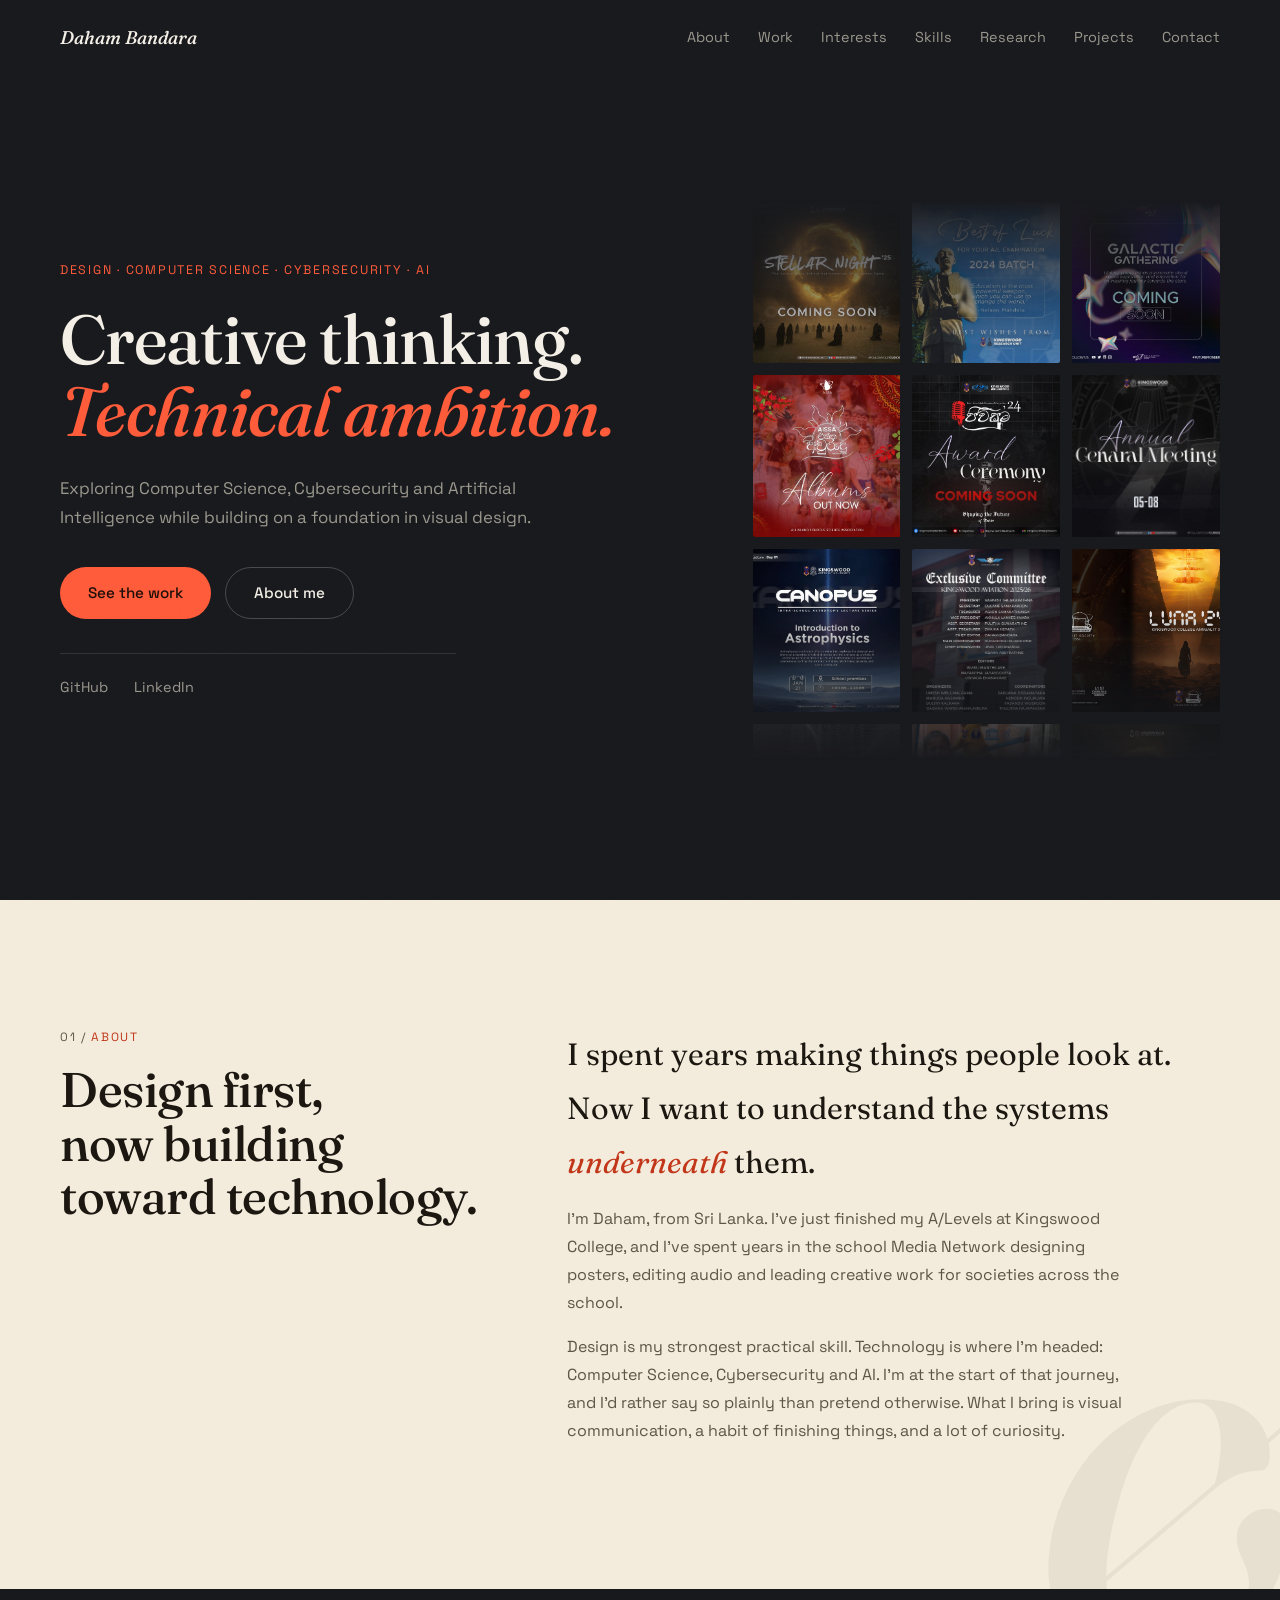
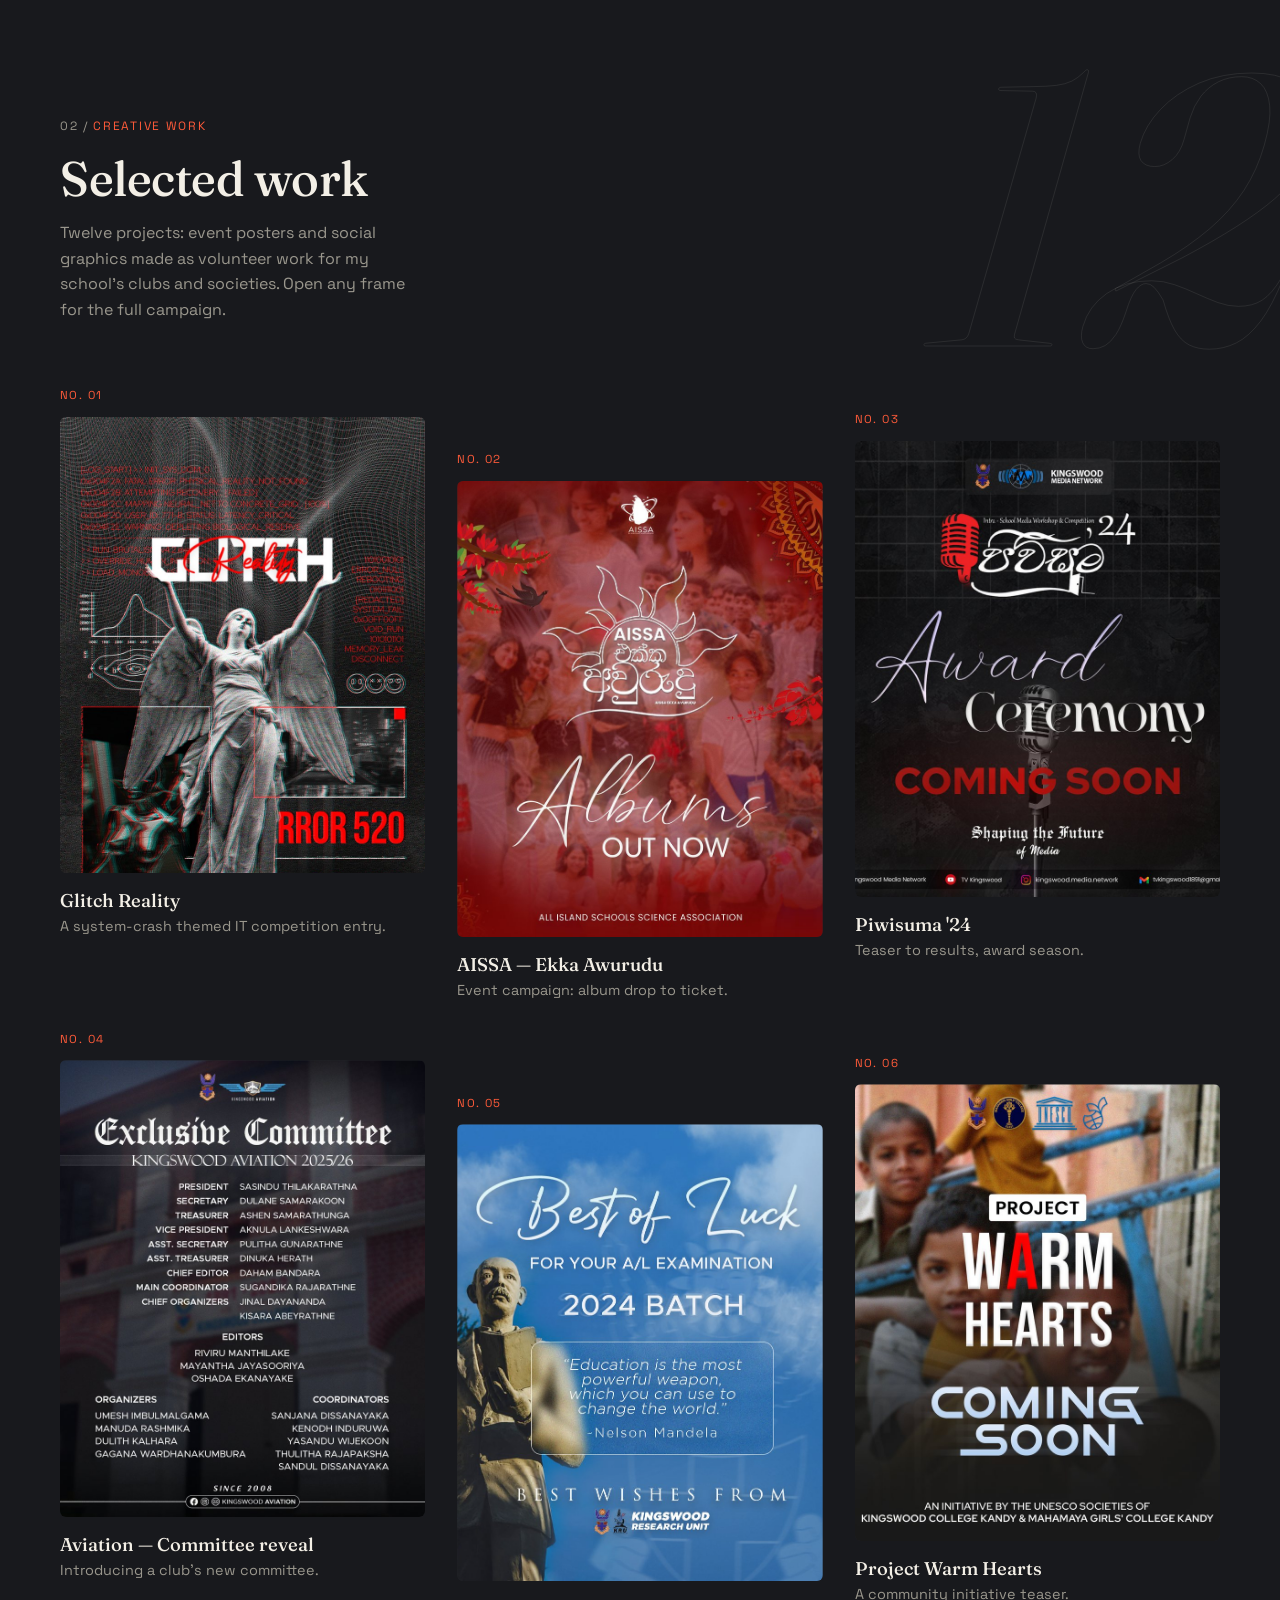
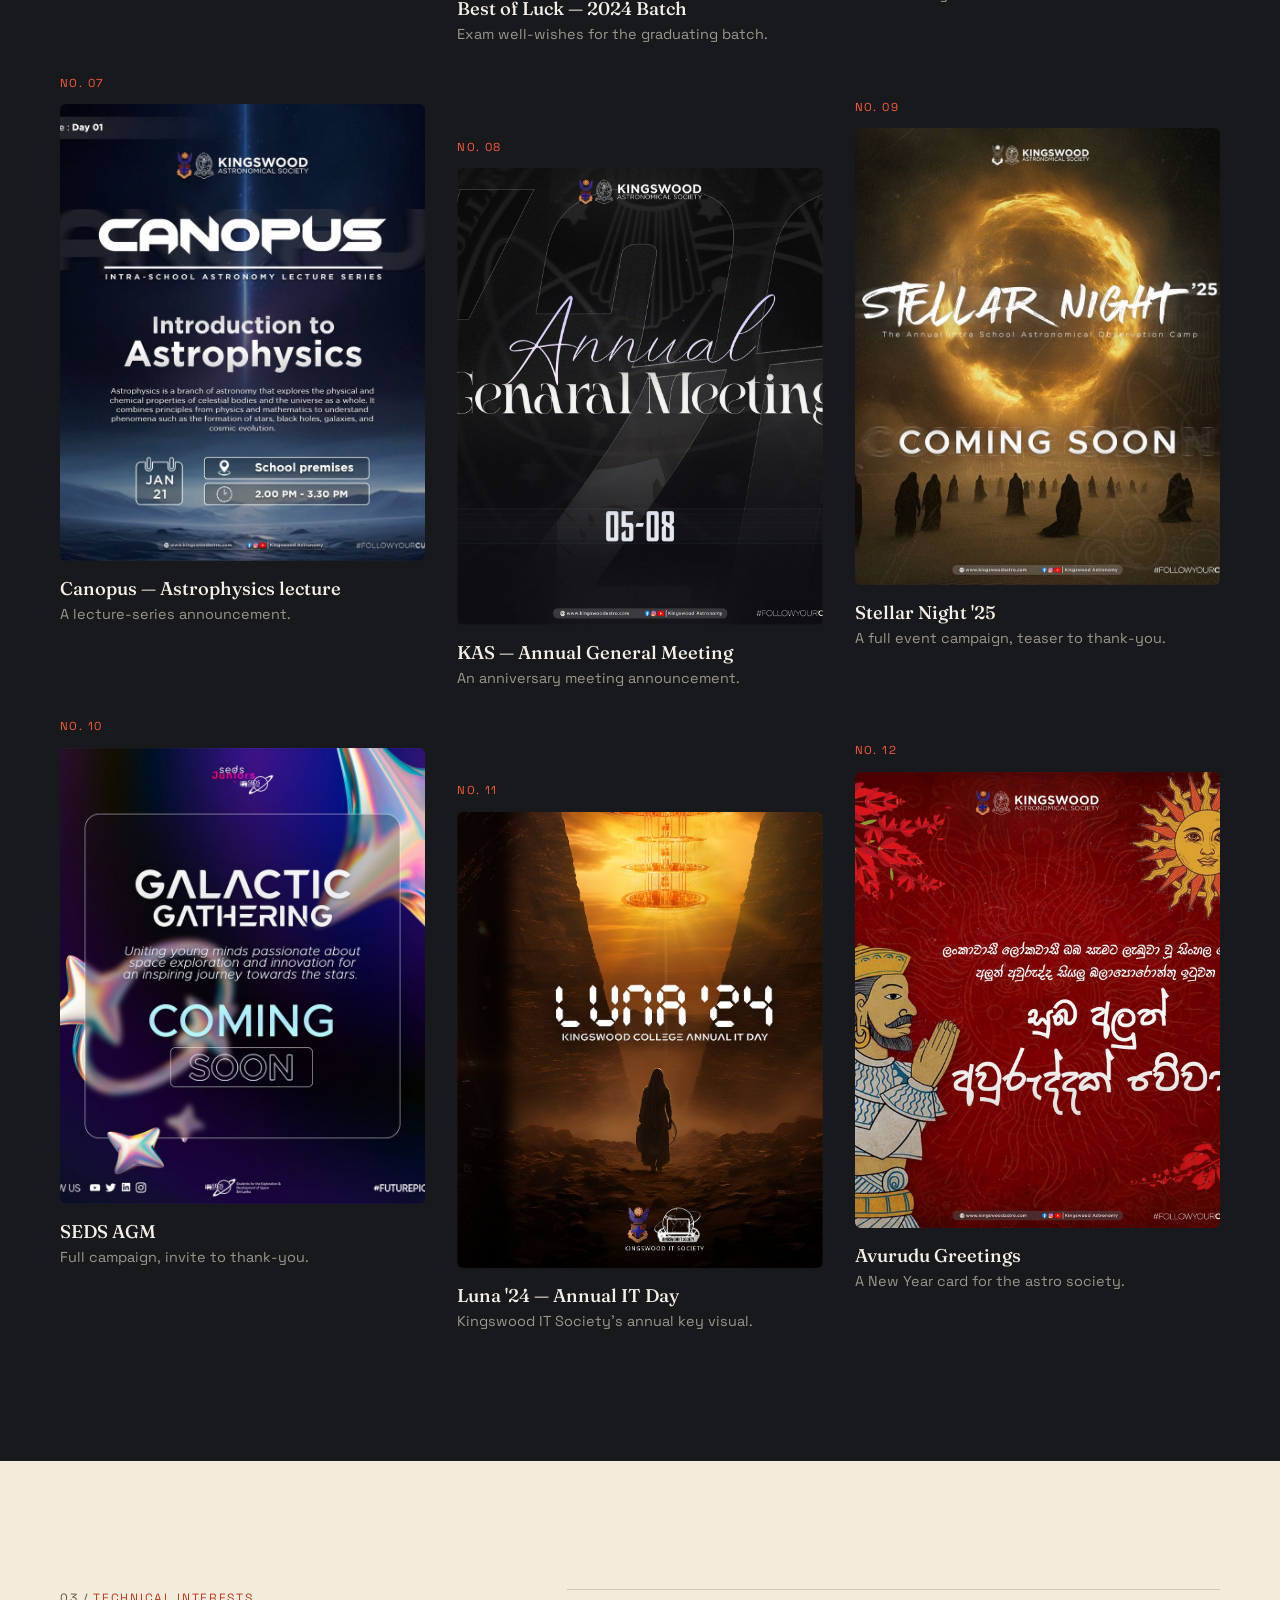
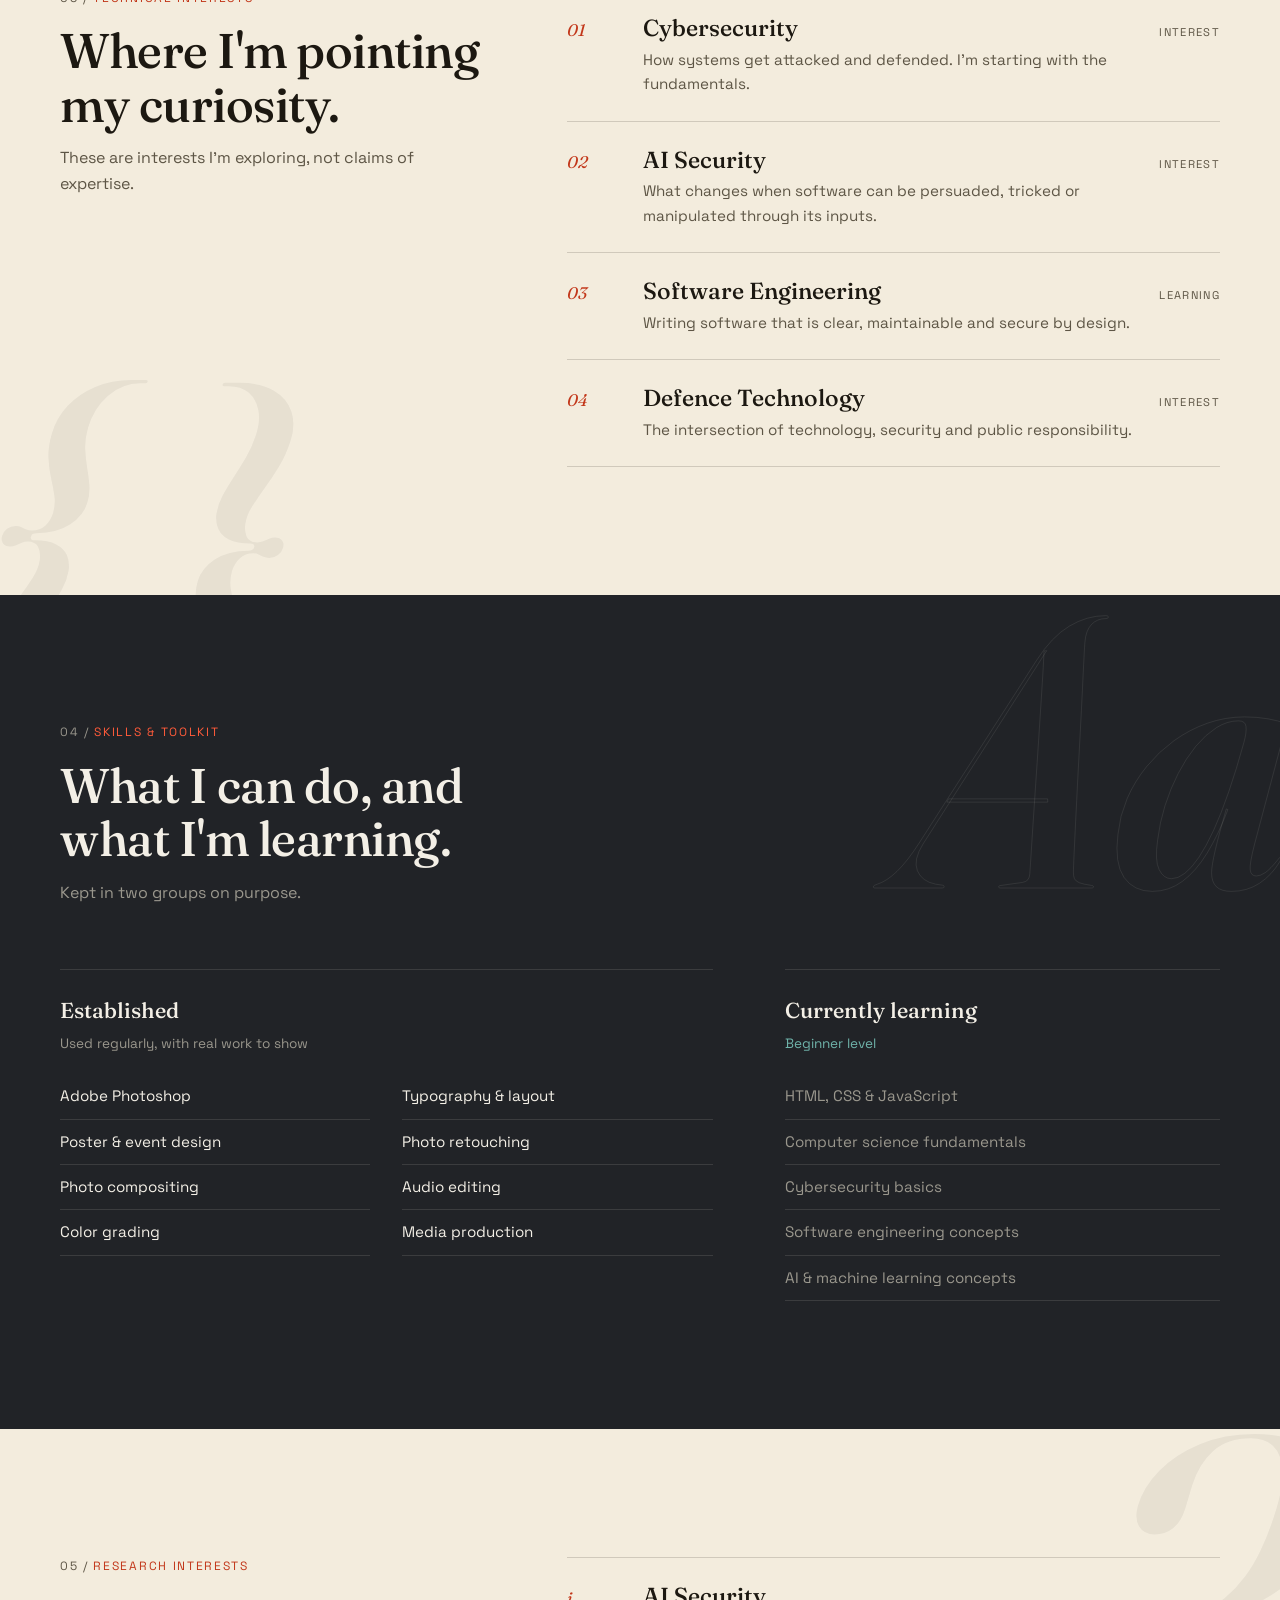
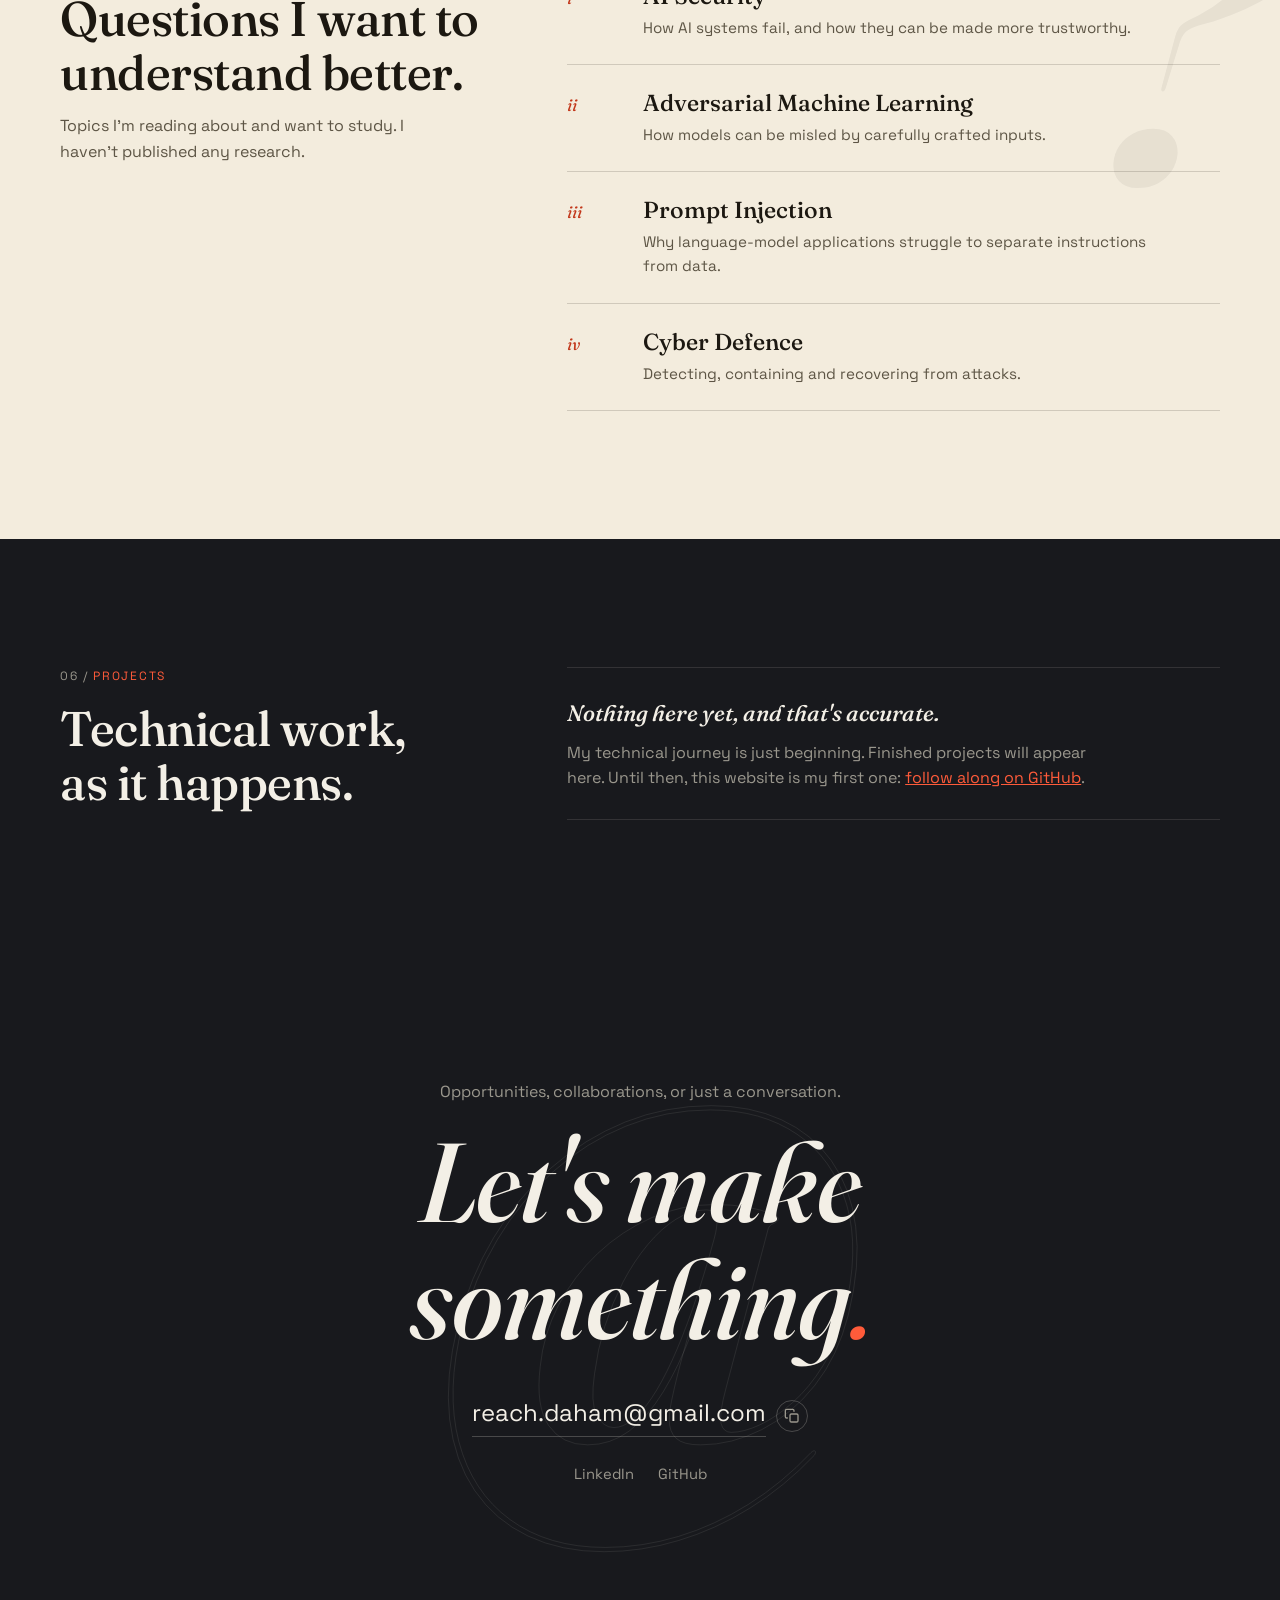
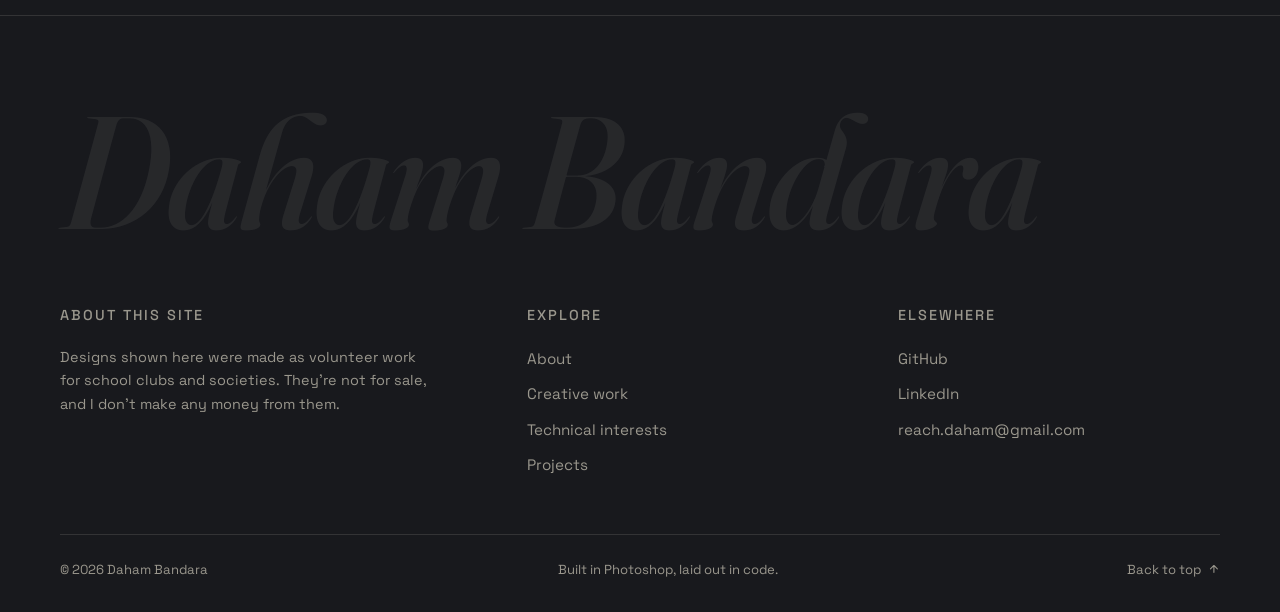
==== commit d3ab5cbe: "Min Update" ====
--- a/index.html
+++ b/index.html
@@ -4,7 +4,7 @@
 <meta charset="UTF-8">
 <meta name="viewport" content="width=device-width, initial-scale=1.0">
 <meta name="description" content="Daham Bandara — visual designer exploring Computer Science, Cybersecurity and Artificial Intelligence.">
-<title>Daham Bandara — Design, Computer Science &amp; Security</title>
+<title>Daham Bandara - Design, Computer Science &amp; Security</title>
 
 <!-- Favicon: inline SVG, no extra asset file needed. "DB" initials on the
      site's --canvas / --coral colors. -->
--- a/style.css
+++ b/style.css
@@ -21,6 +21,18 @@
     --font-ui: "Space Grotesk", sans-serif;
 
     --nav-height: 76px;
+    --space-section: clamp(80px, 10vw, 136px);
+    --paper-ink-dim: #5d5545;
+    --coral-ink: #c2371a;
+    --teal-text: #6fb3aa;
+    --ico-ne: url("data:image/svg+xml,%3Csvg xmlns='http://www.w3.org/2000/svg' viewBox='0 0 24 24' fill='none' stroke='black' stroke-width='2.2' stroke-linecap='round' stroke-linejoin='round'%3E%3Cpath d='M7 17L17 7M8 7h9v9'/%3E%3C/svg%3E");
+
+    /* Theme variables: components read these, so cream sections only
+       redefine them once (.section-paper) instead of overriding each rule. */
+    --fg: var(--text);
+    --fg-dim: var(--text-dim);
+    --accent: var(--coral);
+    --rule: var(--line);
     --max: 1160px;
 }
 
@@ -145,7 +157,7 @@
 
 .reveal {
     opacity: 0;
-    transform: translateY(20px);
+    transform: translateY(14px);
     transition: opacity 0.6s ease, transform 0.6s ease;
 }
 
@@ -154,58 +166,61 @@
     transform: translateY(0);
 }
 
-/* The 3n+2 / 3n+3 stagger only maps to a real diagonal wipe when the
-   gallery is actually 3 columns wide. At 2 or 1 columns (see the
-   responsive rules further down) the same math no longer lines up with
-   the grid, so the delays end up looking random — scope it to the
-   breakpoint where the 3-column layout is actually in effect. */
-@media (min-width: 901px) {
-    .gallery .card.reveal:nth-child(3n+2) { transition-delay: 0.08s; }
-    .gallery .card.reveal:nth-child(3n+3) { transition-delay: 0.16s; }
-}
-
-
-/* ============================================================
-   LAYOUT HELPERS
-============================================================ */
-
-.section-inner {
-    width: min(var(--max), calc(100% - 48px));
-    margin: 0 auto;
-}
-
-.section {
-    padding: 120px 0;
-}
-
-.section-alt {
-    background: var(--canvas-raised);
-}
-
-.section-head {
-    max-width: 520px;
-    margin-bottom: 56px;
-}
+
+/* ============================================================
+   LAYOUT + TYPE SYSTEM
+   One scale: kicker .75rem caps / h2 clamp(2rem-3.1rem) / lead /
+   body 1rem. Section padding comes from --space-section only.
+============================================================ */
+
+main { counter-reset: sec; }
+
+.section-inner { width: min(var(--max), calc(100% - 48px)); margin: 0 auto; }
+.section { padding: var(--space-section) 0; }
+.section-alt { background: var(--canvas-raised); }
+
+.section-paper {
+    --fg: var(--ink);
+    --fg-dim: var(--paper-ink-dim);
+    --accent: var(--coral-ink);
+    --rule: rgba(28, 24, 17, 0.16);
+    background: var(--paper);
+    color: var(--fg);
+}
+.section-paper :focus-visible { outline-color: var(--accent); }
+.section-paper ::selection { background: var(--ink); color: var(--paper); }
 
 .section-kicker {
     display: block;
-    color: var(--coral);
-    font-size: 0.85rem;
-    letter-spacing: 0.02em;
-    margin-bottom: 14px;
-}
-
-.section-head h2 {
+    counter-increment: sec;
+    color: var(--accent);
+    font-size: 0.75rem;
+    letter-spacing: 0.14em;
+    text-transform: uppercase;
+    margin-bottom: 16px;
+}
+.section-kicker::before { content: "0" counter(sec) "  /  "; color: var(--fg-dim); }
+
+.section-head { max-width: 560px; margin-bottom: clamp(40px, 6vw, 64px); }
+
+:is(.section-head, .split-head) h2 {
     font-family: var(--font-display);
     font-weight: 500;
-    font-size: clamp(2rem, 3.4vw, 2.8rem);
-    margin-bottom: 12px;
-}
-
-.section-head p {
-    color: var(--text-dim);
-    font-size: 1rem;
-}
+    font-size: clamp(2rem, 3.8vw, 3.1rem);
+    line-height: 1.1;
+    letter-spacing: -0.01em;
+    margin-bottom: 14px;
+    text-wrap: balance;
+}
+:is(.section-head, .split-head) p { color: var(--fg-dim); max-width: 36ch; }
+
+.split {
+    display: grid;
+    grid-template-columns: minmax(0, 0.8fr) minmax(0, 1.2fr);
+    gap: clamp(36px, 6vw, 72px);
+    align-items: start;
+}
+.split-head { position: sticky; top: calc(var(--nav-height) + 32px); }
 
 
 /* ============================================================
@@ -214,113 +229,40 @@
 
 .nav {
     position: fixed;
-    top: 0;
-    left: 0;
-    width: 100%;
+    inset: 0 0 auto 0;
     height: var(--nav-height);
     z-index: 1000;
-
-    background: rgba(24, 25, 29, 0.94);
-    backdrop-filter: blur(10px);
-    -webkit-backdrop-filter: blur(10px);
-    box-shadow: 0 4px 24px rgba(0, 0, 0, 0.25);
-    border-bottom: 1px solid var(--line);
-}
-
-.scroll-progress {
-    position: absolute;
-    left: 0;
-    bottom: -1px;
-    height: 2px;
-    width: 0%;
-    background: var(--coral);
-    /* No transition here on purpose: requestAnimationFrame already updates
-       this every frame in script.js, so a CSS transition would fight it
-       and cause lag/stutter instead of smoothing anything out. */
-}
+    border-bottom: 1px solid transparent;
+    transition: background 0.3s ease, border-color 0.3s ease;
+}
+/* Transparent over the hero, solid once scrolled. No blur: it cost scroll
+   performance and read as glassmorphism. */
+.nav.scrolled { background: rgba(24, 25, 29, 0.96); border-bottom-color: var(--line); }
+
+.scroll-progress { position: absolute; left: 0; bottom: -1px; height: 2px; width: 0%; background: var(--coral); }
 
 .nav-inner {
     width: min(var(--max), calc(100% - 48px));
     height: 100%;
     margin: 0 auto;
-
     display: flex;
     align-items: center;
     justify-content: space-between;
 }
-
-.nav-logo {
-    font-family: var(--font-display);
-    font-style: italic;
-    font-weight: 500;
-    font-size: 1.15rem;
-    text-decoration: none;
-}
-
-.nav-links {
-    display: flex;
-    gap: 32px;
-}
-
-.nav-links a {
-    text-decoration: none;
-    color: var(--text-dim);
-    font-size: 0.92rem;
-    position: relative;
-    transition: color 0.2s ease;
-}
-
+.nav-logo { font-family: var(--font-display); font-style: italic; font-weight: 500; font-size: 1.15rem; text-decoration: none; }
+.nav-links { display: flex; gap: 28px; }
+.nav-links a { position: relative; text-decoration: none; color: var(--text-dim); font-size: 0.9rem; transition: color 0.2s ease; }
 .nav-links a::after {
-    content: "";
-    position: absolute;
-    left: 0;
-    bottom: -6px;
-    width: 100%;
-    height: 2px;
-    background: var(--coral);
-    transform: scaleX(0);
-    transform-origin: left;
-    transition: transform 0.25s ease;
-}
-
-.nav-links a:hover,
-.nav-links a.active {
-    color: var(--text);
-}
-
-.nav-links a:hover::after,
-.nav-links a.active::after {
-    transform: scaleX(1);
-}
-
-.nav-toggle {
-    display: none;
-    flex-direction: column;
-    gap: 5px;
-    width: 34px;
-    height: 34px;
-    align-items: center;
-    justify-content: center;
-    background: transparent;
-    border: 0;
-    cursor: pointer;
-}
-
-.nav-toggle span {
-    display: block;
-    width: 22px;
-    height: 2px;
-    background: var(--text);
-    transition: transform 0.25s ease, opacity 0.25s ease;
-}
-
-.nav-toggle[aria-expanded="true"] span:first-child {
-    transform: translateY(3.5px) rotate(45deg);
-}
-.nav-toggle[aria-expanded="true"] span:last-child {
-    transform: translateY(-3.5px) rotate(-45deg);
-}
-
+    content: ""; position: absolute; left: 0; bottom: -6px; width: 100%; height: 2px;
+    background: var(--coral); transform: scaleX(0); transform-origin: left; transition: transform 0.25s ease;
+}
+.nav-links a:hover, .nav-links a.active { color: var(--text); }
+.nav-links a:hover::after, .nav-links a.active::after { transform: scaleX(1); }
+
+.nav-toggle { display: none; flex-direction: column; gap: 5px; width: 34px; height: 34px; align-items: center; justify-content: center; background: transparent; border: 0; cursor: pointer; }
+.nav-toggle span { display: block; width: 22px; height: 2px; background: var(--text); transition: transform 0.25s ease; }
+.nav-toggle[aria-expanded="true"] span:first-child { transform: translateY(3.5px) rotate(45deg); }
+.nav-toggle[aria-expanded="true"] span:last-child { transform: translateY(-3.5px) rotate(-45deg); }
 
 /* ============================================================
    BUTTONS
@@ -357,280 +299,155 @@
     border-color: var(--coral);
 }
 
-
 /* ============================================================
    HERO
 ============================================================ */
 
 .hero {
     min-height: 100vh;
-    /* 100vh on iOS Safari is measured against the *largest* possible
-       viewport (address bar hidden), so the hero is taller than the
-       visible area right after load and visibly resizes/jumps as the bar
-       shows/hides during scroll. 100dvh tracks the actual visible
-       viewport instead. Browsers without dvh support just ignore this
-       line and keep the 100vh above — no regression there. */
-    min-height: 100dvh;
+    min-height: 100dvh; /* tracks the visible viewport on iOS Safari */
     display: flex;
     align-items: center;
     align-items: safe center;
-    padding-top: calc(var(--nav-height) + 40px);
-    padding-bottom: 40px;
-}
-
+    padding: calc(var(--nav-height) + 40px) 0 56px;
+}
 .hero-inner {
     width: min(var(--max), calc(100% - 48px));
     margin: 0 auto;
-
     display: grid;
     grid-template-columns: minmax(0, 1.15fr) minmax(280px, 0.85fr);
     gap: 60px;
     align-items: center;
 }
-
-.hero-copy {
-    min-width: 0;
-}
-
-.hero-kicker {
-    color: var(--coral);
-    font-size: 0.95rem;
-    margin-bottom: 22px;
-}
-
+.hero-copy { min-width: 0; }
+.hero-kicker { color: var(--coral); font-size: 0.78rem; letter-spacing: 0.14em; text-transform: uppercase; margin-bottom: 22px; }
 .hero-title {
     font-family: var(--font-display);
     font-weight: 500;
-    font-size: clamp(2.4rem, 5.6vw, 4.4rem);
-    line-height: 1.08;
-    letter-spacing: -0.01em;
+    font-size: clamp(2.5rem, 5.4vw, 4.4rem);
+    line-height: 1.05;
+    letter-spacing: -0.015em;
     overflow-wrap: anywhere;
 }
-
-.hero-title em {
-    font-style: italic;
-    color: var(--coral);
-}
-
-.hero-lede {
-    max-width: 46ch;
-    margin-top: 26px;
-    color: var(--text-dim);
-    font-size: 1.05rem;
-    line-height: 1.7;
-}
-
-.hero-actions {
-    display: flex;
-    flex-wrap: wrap;
-    gap: 14px;
-    margin-top: 38px;
-}
-
-/* --- contact-sheet marquee: columns auto-scroll opposite directions --- */
-
+.hero-title em { font-style: italic; color: var(--coral); }
+.hero-statement { max-width: 44ch; margin-top: 26px; color: var(--text-dim); font-size: 1.05rem; line-height: 1.7; }
+.hero-actions { display: flex; flex-wrap: wrap; gap: 14px; margin-top: 36px; }
+.hero-links { display: flex; gap: 26px; margin-top: 34px; padding-top: 22px; border-top: 1px solid var(--line); max-width: 44ch; font-size: 0.9rem; }
+.hero-links a { color: var(--text-dim); text-decoration: none; transition: color 0.2s ease; }
+.hero-links a:hover { color: var(--coral); }
+
+/* contact-sheet marquee: slow, pauses on hover (real-hover devices only) */
 .hero-marquee {
-    display: grid;
-    grid-template-columns: repeat(3, 1fr);
-    gap: 12px;
-    height: 560px;
-    min-width: 0;
-    overflow: hidden;
-    -webkit-mask-image: linear-gradient(to bottom, transparent 0%, black 35%, black 65%, transparent 100%);
-    mask-image: linear-gradient(to bottom, transparent 0%, black 35%, black 65%, transparent 100%);
-}
-
-.marquee-col {
-    position: relative;
-    height: 100%;
-    overflow: hidden;
-}
-
-.marquee-track {
-    display: flex;
-    flex-direction: column;
-    gap: 12px;
-    animation: marqueeUp 32s linear infinite;
-    /* This is always animating, including while the page scrolls behind
-       it — hint the browser to give it its own compositor layer so that
-       ongoing animation doesn't force a repaint of surrounding content
-       (or vice versa) on every scroll frame. */
-    will-change: transform;
-}
-
-.marquee-down .marquee-track {
-    animation-name: marqueeDown;
-}
-
-/* Only devices with real hover (mouse/trackpad) get :hover treated this
-   way. On touch devices, tapping an image triggers :hover with no
-   corresponding mouseleave to clear it, so the marquee would permanently
-   freeze after the first tap. */
+    display: grid; grid-template-columns: repeat(3, 1fr); gap: 12px; height: 560px; min-width: 0; overflow: hidden;
+    -webkit-mask-image: linear-gradient(to bottom, transparent 0%, black 30%, black 70%, transparent 100%);
+    mask-image: linear-gradient(to bottom, transparent 0%, black 30%, black 70%, transparent 100%);
+}
+.marquee-col { position: relative; height: 100%; overflow: hidden; }
+.marquee-track { display: flex; flex-direction: column; gap: 12px; animation: marqueeUp 56s linear infinite; will-change: transform; }
+.marquee-down .marquee-track { animation-name: marqueeDown; }
+@media (hover: hover) { .hero-marquee:hover .marquee-track { animation-play-state: paused; } }
+.marquee-track img { width: 100%; aspect-ratio: 1 / 1.1; border-radius: 2px; object-fit: cover; object-position: top center; flex-shrink: 0; }
+@keyframes marqueeUp { from { transform: translateY(0); } to { transform: translateY(-50%); } }
+@keyframes marqueeDown { from { transform: translateY(-50%); } to { transform: translateY(0); } }
+@media (prefers-reduced-motion: reduce) { .marquee-track { animation: none; } }
+
+
+/* ============================================================
+   GALLERY: three staggered columns. The offset middle and right
+   columns give the grid a gentle diagonal rhythm instead of a flat
+   table of cards. Collapses to a plain two-up grid below 900px.
+============================================================ */
+
+.gallery { display: grid; grid-template-columns: repeat(2, 1fr); gap: 48px 24px; }
+.card { cursor: pointer; border-radius: 6px; }
+.card::before { content: "No. " attr(data-frame); display: block; margin-bottom: 12px; font-size: 0.72rem; letter-spacing: 0.12em; text-transform: uppercase; color: var(--coral); }
+.card-thumb { position: relative; aspect-ratio: 4 / 5; overflow: hidden; background: var(--canvas-raised); border-radius: 6px; margin-bottom: 16px; transition: transform 0.35s ease, box-shadow 0.35s ease; }
+.card-thumb img { width: 100%; height: 100%; object-fit: cover; object-position: top center; transition: transform 0.5s ease, clip-path 1s cubic-bezier(0.2, 0.7, 0.2, 1); }
+/* posters wipe in once as they enter view */
+.card.reveal .card-thumb img { clip-path: inset(0 0 100% 0); }
+.card.reveal.in-view .card-thumb img { clip-path: inset(0); }
+.card:focus-visible .card-thumb { transform: translateY(-4px); box-shadow: 0 20px 40px rgba(0, 0, 0, 0.35); }
+.card:focus-visible .card-thumb img { transform: scale(1.06); }
 @media (hover: hover) {
-    .hero-marquee:hover .marquee-track {
-        animation-play-state: paused;
-    }
-}
-
-.marquee-track img {
-    width: 100%;
-    aspect-ratio: 1 / 1.1;
-    border-radius: 4px;
-    object-fit: cover;
-    object-position: top center;
-    display: block;
-    flex-shrink: 0;
-}
-
-@keyframes marqueeUp {
-    from { transform: translateY(0); }
-    to { transform: translateY(-50%); }
-}
-
-@keyframes marqueeDown {
-    from { transform: translateY(-50%); }
-    to { transform: translateY(0); }
-}
-
-@media (prefers-reduced-motion: reduce) {
-    .marquee-track {
-        animation: none;
-    }
-}
-
-
-/* ============================================================
-   GALLERY
-============================================================ */
-
-.gallery {
-    display: grid;
-    grid-template-columns: repeat(3, 1fr);
-    gap: 28px;
-}
-
-.card {
-    cursor: pointer;
-    border-radius: 6px;
-    outline-offset: 4px;
-}
-
-.card-thumb {
-    position: relative;
-    aspect-ratio: 4 / 5;
-    border-radius: 6px;
-    overflow: hidden;
-    margin-bottom: 16px;
-    background: var(--canvas-raised);
-    transition: transform 0.35s ease, box-shadow 0.35s ease;
-    transform-style: preserve-3d;
-    will-change: transform;
-}
-
-.card-thumb img {
-    width: 100%;
-    height: 100%;
-    object-fit: cover;
-    object-position: top center;
-    transition: transform 0.5s ease;
-}
-
-.card:hover .card-thumb,
-.card:focus-visible .card-thumb {
-    transform: translateY(-4px);
-    box-shadow: 0 20px 40px rgba(0, 0, 0, 0.35);
-}
-
-/* While JS is driving the tilt transform on every mousemove frame, let it
-   update instantly instead of racing the 0.35s CSS transition — that race
-   is what was causing the jittery, laggy hover effect. The transition still
-   applies on mouseenter/mouseleave since .is-tilting isn't present yet/anymore. */
-.card-thumb.is-tilting {
-    transition: box-shadow 0.35s ease;
-}
-
-.card:hover .card-thumb img,
-.card:focus-visible .card-thumb img {
-    transform: scale(1.06);
-}
-
-.card h3 {
-    font-family: var(--font-display);
-    font-weight: 500;
-    font-size: 1.15rem;
-    margin-bottom: 4px;
-}
-
-.card p {
-    color: var(--text-dim);
-    font-size: 0.9rem;
-}
-
-
-/* ============================================================
-   ABOUT
-============================================================ */
-
-.about-grid {
-    display: grid;
-    grid-template-columns: minmax(0, 1.4fr) minmax(240px, 1fr);
-    gap: 64px;
-}
-
-.about-copy h2 {
-    font-family: var(--font-display);
-    font-weight: 500;
-    font-size: clamp(2rem, 3.4vw, 2.8rem);
-    margin-bottom: 24px;
-}
-
-.about-copy p {
-    max-width: 60ch;
-    color: var(--text-dim);
-    font-size: 1.02rem;
-    line-height: 1.75;
-    margin-bottom: 18px;
-}
-
-.about-block {
-    background: var(--paper);
-    color: var(--ink);
-    border-radius: 8px;
-    padding: 28px;
-    box-shadow: 0 20px 50px rgba(0, 0, 0, 0.25);
-}
-
-.about-block h3 {
-    font-family: var(--font-display);
-    font-weight: 500;
-    font-size: 1.1rem;
-    margin-bottom: 14px;
-}
-
-.about-block ul {
-    list-style: none;
-    display: flex;
-    flex-direction: column;
-    gap: 10px;
-}
-
-.about-block li {
-    font-size: 0.92rem;
-    padding-left: 18px;
-    position: relative;
-}
-
-.about-block li::before {
-    content: "";
-    position: absolute;
-    left: 0;
-    top: 8px;
-    width: 6px;
-    height: 6px;
-    border-radius: 50%;
-    background: var(--coral);
-}
-
+    .card:hover .card-thumb { transform: translateY(-4px); box-shadow: 0 20px 40px rgba(0, 0, 0, 0.35); }
+    .card:hover .card-thumb img { transform: scale(1.06); }
+}
+.card h3 { font-family: var(--font-display); font-weight: 500; font-size: 1.15rem; line-height: 1.25; margin-bottom: 4px; display: flex; justify-content: space-between; align-items: center; gap: 12px; transition: color 0.2s ease; }
+.card h3::after { content: ""; flex: none; width: 0.95rem; height: 0.95rem; background: var(--coral); -webkit-mask: var(--ico-ne) center/contain no-repeat; mask: var(--ico-ne) center/contain no-repeat; opacity: 0; transform: translate(-6px, 6px); transition: opacity 0.25s ease, transform 0.25s ease; }
+.card:hover h3, .card:focus-visible h3 { color: var(--coral); }
+.card:hover h3::after, .card:focus-visible h3::after { opacity: 1; transform: none; }
+.card p { color: var(--text-dim); font-size: 0.9rem; line-height: 1.5; }
+.card:focus-visible { outline-offset: 4px; }
+
+@media (min-width: 901px) {
+    .gallery { grid-template-columns: repeat(3, 1fr); gap: 28px 32px; }
+    .card:nth-child(3n+2) { margin-top: 64px; }
+    .card:nth-child(3n+3) { margin-top: 24px; }
+}
+
+
+/* ============================================================
+   SECTIONS: about, interests, skills, research, projects
+   Open editorial lists with hairline rules. No pills, no boxes.
+============================================================ */
+
+.about-lead { font-family: var(--font-display); font-weight: 400; font-size: clamp(1.45rem, 2.4vw, 2rem); line-height: 1.3; color: var(--fg); margin-bottom: 28px; }
+.about-lead em { color: var(--accent); }
+.split-body p { color: var(--fg-dim); line-height: 1.75; max-width: 58ch; margin-bottom: 16px; }
+.split-body p.about-lead { color: var(--fg); }
+
+.rows { list-style: none; }
+.rows li { display: grid; grid-template-columns: 56px 1fr auto; gap: 20px; padding: 24px 0; border-top: 1px solid var(--rule); align-items: baseline; }
+.rows li:last-child { border-bottom: 1px solid var(--rule); }
+.rows .n { font-family: var(--font-display); font-style: italic; color: var(--accent); font-size: 1.05rem; }
+.rows h3 { font-family: var(--font-display); font-weight: 500; font-size: 1.45rem; line-height: 1.2; margin-bottom: 6px; }
+.rows p { color: var(--fg-dim); font-size: 0.95rem; max-width: 52ch; }
+.tag-note { font-size: 0.7rem; letter-spacing: 0.12em; text-transform: uppercase; color: var(--fg-dim); white-space: nowrap; }
+
+.skills-grid { display: grid; grid-template-columns: 1.2fr 0.8fr; gap: clamp(36px, 6vw, 72px); }
+.skill-col { border-top: 1px solid var(--rule); padding-top: 24px; }
+.skill-col h3 { font-family: var(--font-display); font-weight: 500; font-size: 1.35rem; margin-bottom: 4px; }
+.skill-col .sub { font-size: 0.85rem; color: var(--fg-dim); margin-bottom: 20px; }
+.learn .sub { color: var(--teal-text); }
+.chips { list-style: none; }
+.est .chips { columns: 2; column-gap: 32px; }
+.chips li { padding: 10px 0; border-bottom: 1px solid var(--rule); font-size: 0.95rem; break-inside: avoid; }
+.learn .chips li { color: var(--fg-dim); }
+
+.project-list { border-top: 1px solid var(--rule); }
+.project-empty { padding: 28px 0; border-bottom: 1px solid var(--rule); }
+.project-empty h3 { font-family: var(--font-display); font-style: italic; font-weight: 500; font-size: 1.4rem; margin-bottom: 8px; }
+.project-empty p { color: var(--fg-dim); max-width: 52ch; }
+.project-empty a { color: var(--accent); }
+.project-card { display: grid; grid-template-columns: 1fr auto; gap: 6px 24px; padding: 24px 0; border-bottom: 1px solid var(--rule); text-decoration: none; }
+.project-card h3 { font-family: var(--font-display); font-weight: 500; font-size: 1.3rem; transition: color 0.2s ease; }
+.project-card:hover h3 { color: var(--accent); }
+.project-card p { color: var(--fg-dim); font-size: 0.93rem; grid-column: 1; }
+.project-card .status { font-size: 0.7rem; letter-spacing: 0.12em; text-transform: uppercase; color: var(--teal-text); }
+
+/* SECTION MARKS: one oversized, faint glyph per section, tied to its topic.
+   about "&" (design & technology) / work "12" (projects) / interests "{ }" /
+   skills "Aa" / research "?" / projects "_" (cursor) / contact "@".
+   Outline on dark sections, soft fill on cream. Decorative: hidden from
+   screen readers via the "/ ''" alt text. */
+#about, #work, #interests, #skills, #research, #projects, #contact { position: relative; overflow: clip; }
+:is(#about, #work, #interests, #skills, #research, #projects, #contact) > .section-inner { position: relative; z-index: 1; }
+:is(#about, #work, #interests, #skills, #research, #projects, #contact)::after {
+    position: absolute; pointer-events: none; white-space: nowrap;
+    font-family: var(--font-display); font-style: italic; font-weight: 500; line-height: 1;
+    font-size: calc(var(--k) * 1vw);
+    color: transparent; -webkit-text-stroke: 1px rgba(243, 239, 230, 0.085);
+}
+:is(#about, #interests, #research)::after { color: rgba(28, 24, 17, 0.055); -webkit-text-stroke: 0; }
+#about::after     { content: "&";    content: "&" / "";    --k: 38; right: -2vw; bottom: -11vw; }
+#work::after      { content: "12";   content: "12" / "";   --k: 30; right: -1vw; top: 2vw; }
+#interests::after { content: "{ }";  content: "{ }" / "";  --k: 30; left: -2vw; bottom: -9vw; }
+#skills::after    { content: "Aa";   content: "Aa" / "";   --k: 30; right: -1vw; top: -3vw; }
+#research::after  { content: "?";    content: "?" / "";    --k: 38; right: -1vw; top: -5vw; }
+#projects::after  { content: "_";    content: "_" / "";    --k: 34; right: 3vw; bottom: -7vw; animation: blink 1.2s steps(1) infinite; }
+#contact::after   { content: "@";    content: "@" / "";    --k: 44; left: 50%; top: 50%; transform: translate(-50%, -50%); }
+@keyframes blink { 50% { opacity: 0; } }
+@media (prefers-reduced-motion: reduce) { #projects::after { animation: none; } }
 
 /* ============================================================
    CONTACT
@@ -649,7 +466,7 @@
     font-family: var(--font-display);
     font-weight: 500;
     font-style: italic;
-    font-size: clamp(2.6rem, 7vw, 5.2rem);
+    font-size: clamp(2.8rem, 9vw, 7rem);
     line-height: 1.05;
 }
 
@@ -760,33 +577,25 @@
     color: var(--text);
 }
 
-
+.contact-title .dot { color: var(--coral); }
 
 
 /* ============================================================
    FOOTER
 ============================================================ */
 
-.footer {
-    padding: 32px 0 40px;
-    border-top: 1px solid var(--line);
-}
-
-.footer-inner {
-    display: flex;
-    justify-content: space-between;
-    color: var(--text-dim);
-    font-size: 0.85rem;
-}
-
-.footer-note {
-    margin-top: 16px;
-    color: var(--text-dim);
-    opacity: 0.6;
-    font-size: 0.78rem;
-    line-height: 1.6;
-    max-width: 56ch;
-}
+.footer { padding: 80px 0 32px; border-top: 1px solid var(--line); overflow: hidden; }
+.footer-wordmark { font-family: var(--font-display); font-style: italic; font-weight: 500; font-size: clamp(2.8rem, 12.5vw, 11rem); line-height: 0.95; letter-spacing: -0.02em; color: rgba(243, 239, 230, 0.07); white-space: nowrap; margin-bottom: 56px; user-select: none; }
+.footer-cols { display: grid; grid-template-columns: 1.3fr 1fr 1fr; gap: 48px; padding-bottom: 56px; }
+.footer-h { font-size: 0.72rem; letter-spacing: 0.14em; text-transform: uppercase; color: var(--coral); font-weight: 500; margin-bottom: 18px; }
+.footer-cols ul { list-style: none; display: grid; gap: 10px; }
+.footer-cols a { color: var(--text-dim); text-decoration: none; font-size: 0.95rem; transition: color 0.2s ease; }
+.footer-cols a:hover { color: var(--text); }
+.footer-cols p { color: var(--text-dim); font-size: 0.9rem; line-height: 1.65; max-width: 42ch; }
+.footer-bottom { display: flex; justify-content: space-between; align-items: center; gap: 16px; flex-wrap: wrap; padding-top: 24px; border-top: 1px solid var(--line); color: var(--text-dim); font-size: 0.82rem; }
+.footer-bottom a { color: var(--text-dim); text-decoration: none; }
+.footer-bottom a:hover { color: var(--coral); }
+.footer-bottom svg { width: 0.9em; height: 0.9em; vertical-align: -1px; margin-left: 4px; }
 
 
 /* ============================================================
@@ -1044,7 +853,6 @@
     }
 }
 
-
 /* ============================================================
    BACK TO TOP
 ============================================================ */
@@ -1092,98 +900,58 @@
     }
 }
 
-
 /* ============================================================
    RESPONSIVE
 ============================================================ */
 
-@media (max-width: 900px) {
-    .hero-inner {
-        grid-template-columns: 1fr;
-        gap: 40px;
-    }
-
-    .hero-marquee {
-        max-width: 480px;
-        height: 420px;
-        margin: 0 auto;
-    }
-
-    .about-grid {
-        grid-template-columns: 1fr;
-    }
-
-    .gallery {
-        grid-template-columns: repeat(2, 1fr);
-    }
-
-}
-
-@media (max-width: 720px) {
+@media (max-width: 960px) {
     .nav-links {
-        position: fixed;
-        top: var(--nav-height);
-        left: 0;
-        right: 0;
-        flex-direction: column;
-        gap: 0;
-        background: var(--canvas);
-        border-bottom: 1px solid var(--line);
-        transform: translateY(-8px);
-        opacity: 0;
-        visibility: hidden;
+        position: fixed; top: var(--nav-height); left: 0; right: 0; flex-direction: column; gap: 0;
+        background: var(--canvas); border-bottom: 1px solid var(--line);
+        transform: translateY(-8px); opacity: 0; visibility: hidden;
         transition: opacity 0.2s ease, transform 0.2s ease, visibility 0.2s ease;
     }
-
-    .nav-links.open {
-        opacity: 1;
-        visibility: visible;
-        transform: translateY(0);
-    }
-
-    .nav-links a {
-        padding: 16px 24px;
-        border-top: 1px solid var(--line);
-    }
-
-    .nav-toggle {
-        display: flex;
-    }
-
-    .section {
-        padding: 84px 0;
-    }
-
-    .gallery {
-        grid-template-columns: 1fr;
-    }
-
-    .hero-actions .btn {
-        flex: 1;
-    }
-}
-
-/* Perf: backdrop-filter and mix-blend-mode are both expensive to
-   recomposite on every scroll frame, which is the main remaining source
-   of scroll roughness on phones. Drop them below this breakpoint — the
-   nav background is already 94% opaque so the blur adds little, and the
-   noise overlay sits at only 3.5% opacity, so losing it isn't noticeable. */
+    .nav-links.open { opacity: 1; visibility: visible; transform: translateY(0); }
+    .nav-links a { padding: 16px 24px; border-top: 1px solid var(--line); font-size: 0.95rem; }
+    .nav-links a::after { display: none; }
+    .nav-toggle { display: flex; }
+}
+
+@media (max-width: 900px) {
+    .hero-inner { grid-template-columns: 1fr; gap: 40px; }
+    .hero-marquee { max-width: 480px; height: 420px; margin: 0 auto; }
+    .split { grid-template-columns: 1fr; }
+    .split-head { position: static; }
+    .skills-grid { grid-template-columns: 1fr; }
+    .footer-cols { grid-template-columns: 1fr 1fr; }
+}
+
 @media (max-width: 720px) {
-    .nav {
-        backdrop-filter: none;
-        -webkit-backdrop-filter: none;
-    }
-
-    body::before {
-        display: none;
-    }
-}
-
-@media (max-width: 480px) {
-
-
-    .footer-inner {
-        flex-direction: column;
-        gap: 8px;
-    }
-}+    :root { --space-section: 72px; }
+    .hero { padding-bottom: 40px; }
+    .hero-kicker { letter-spacing: 0.1em; }
+    .hero-actions .btn { flex: 1; white-space: nowrap; }
+    /* Gallery: two-up, titles only. Descriptions live in the lightbox, where
+       they are readable at a proper size. */
+    .gallery { gap: 36px 14px; }
+    .card::before { font-size: 0.62rem; margin-bottom: 8px; }
+    .card-thumb { margin-bottom: 10px; }
+    .card h3 { font-size: 0.95rem; }
+    .card h3::after { display: none; }
+    .card p { display: none; }
+    .rows li { grid-template-columns: 36px 1fr; gap: 14px; }
+    .rows .tag-note { grid-column: 2; justify-self: start; }
+    .est .chips { columns: 1; }
+    .footer { padding-top: 56px; }
+    .footer-cols { grid-template-columns: 1fr; gap: 32px; }
+    :is(#about, #work, #interests, #skills, #research, #projects, #contact)::after { font-size: calc(var(--k) * 1.7vw); }
+    /* Perf: the grain overlay is too costly to recomposite on phones. */
+    body::before { display: none; }
+}
+@media (max-width: 480px) { .hero-kicker { font-size: 0.64rem; letter-spacing: 0.08em; } }
+@media (max-width: 340px) { .hero-kicker { font-size: 0.58rem; letter-spacing: 0.05em; } }
+
+@media print {
+    .nav, .hero-marquee, .back-to-top { display: none; }
+    body { background: #fff; color: #000; }
+}
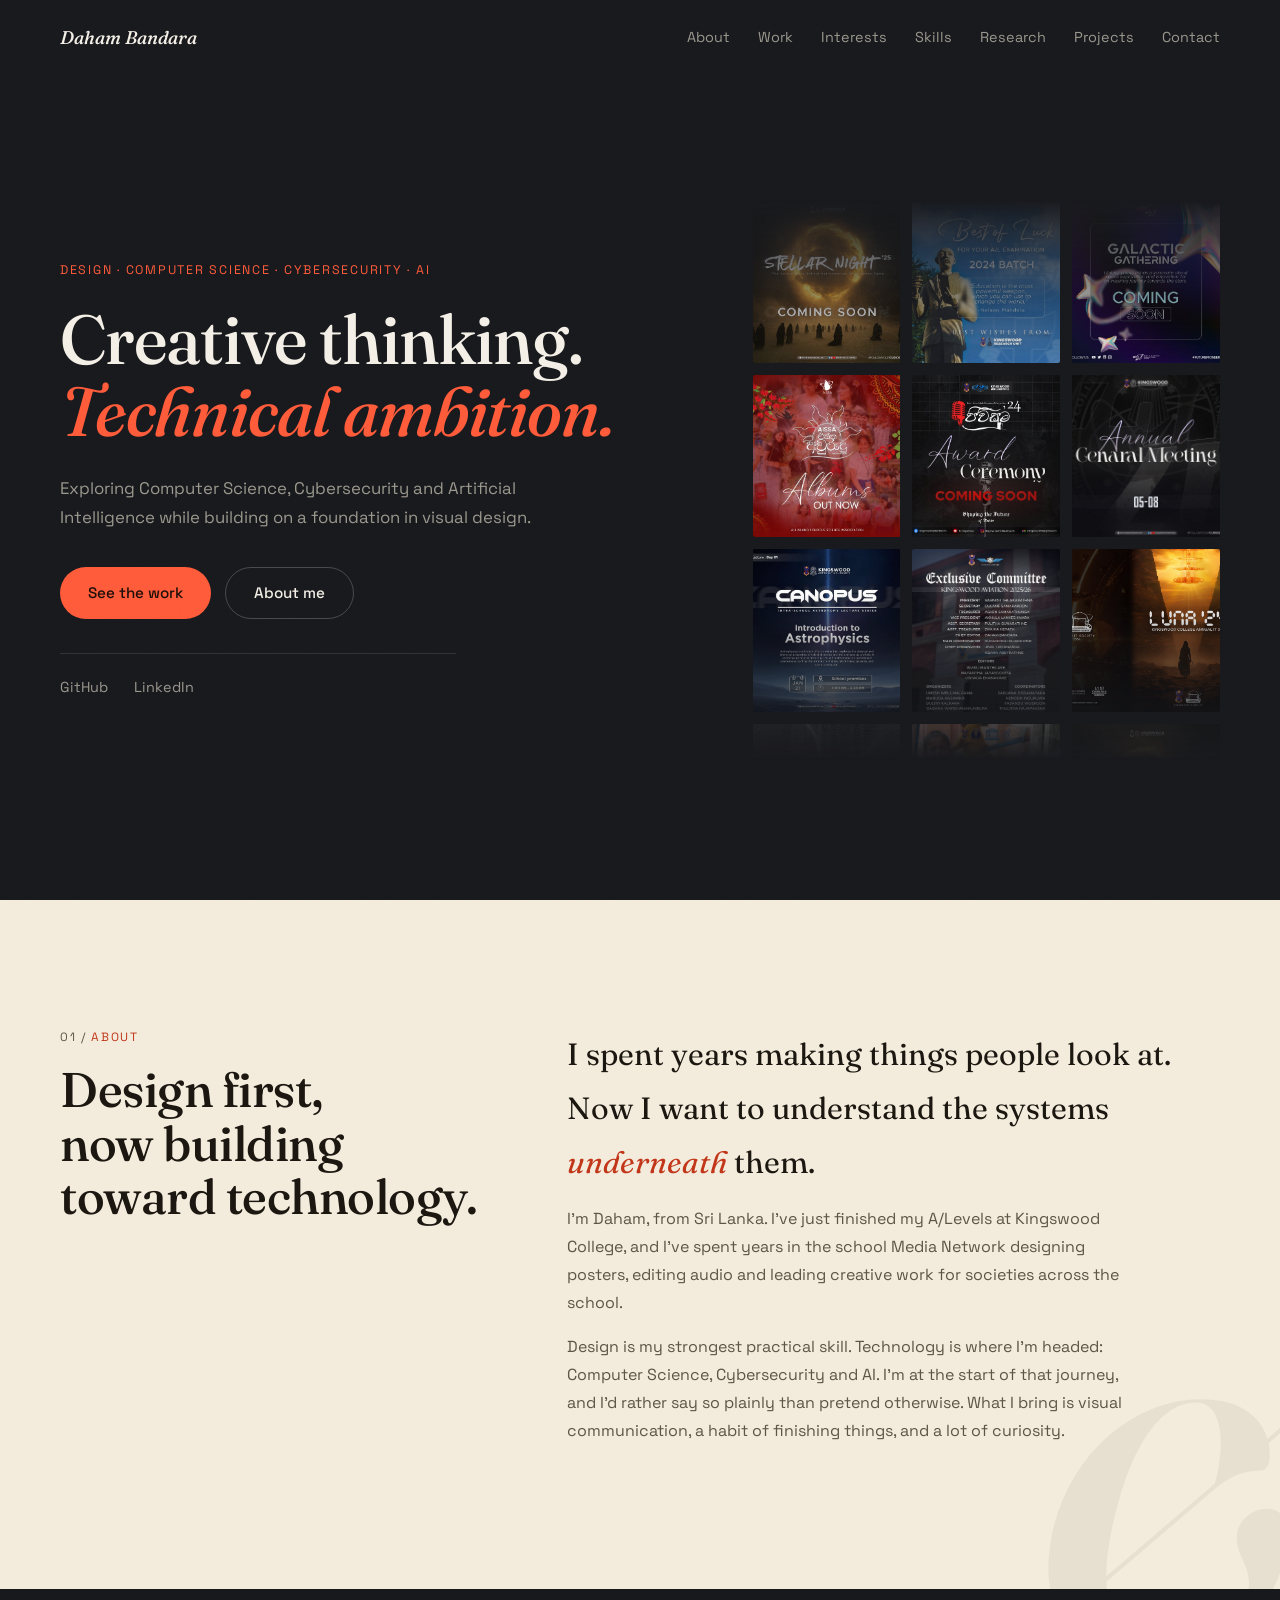
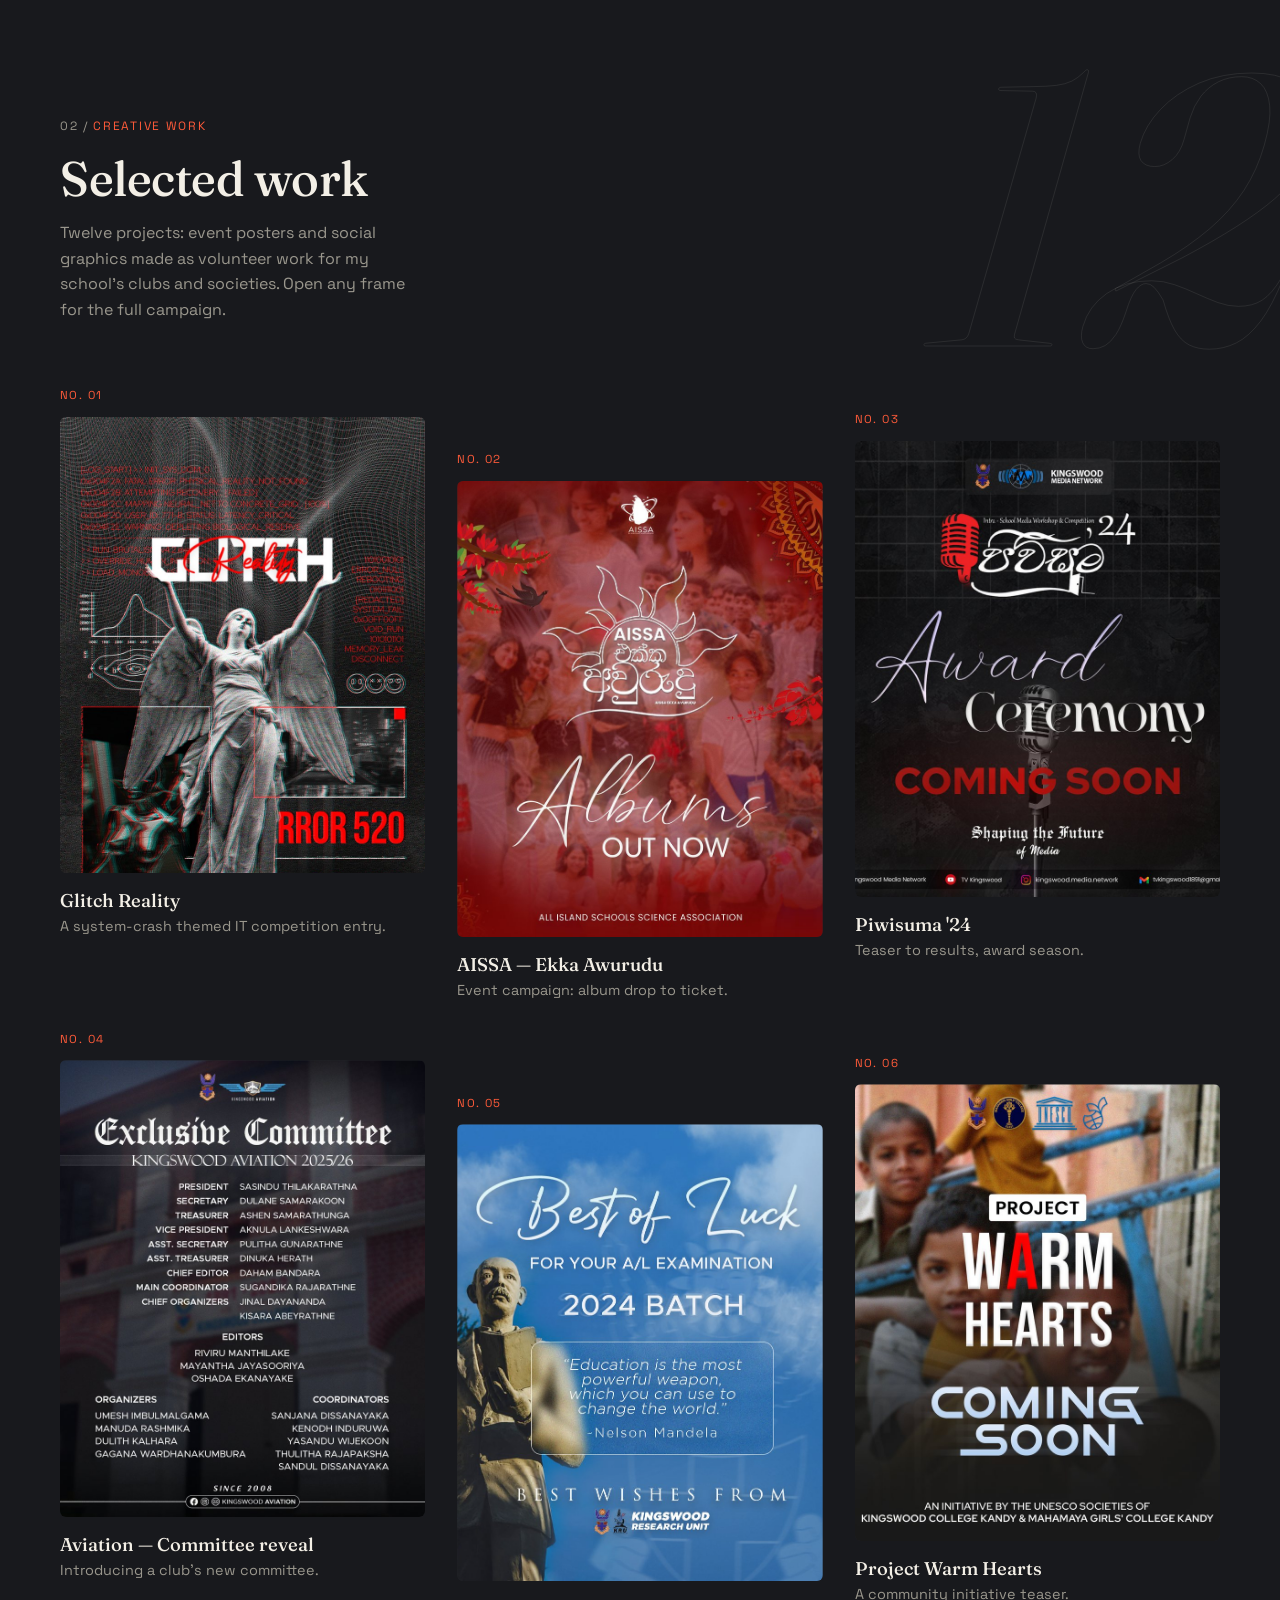
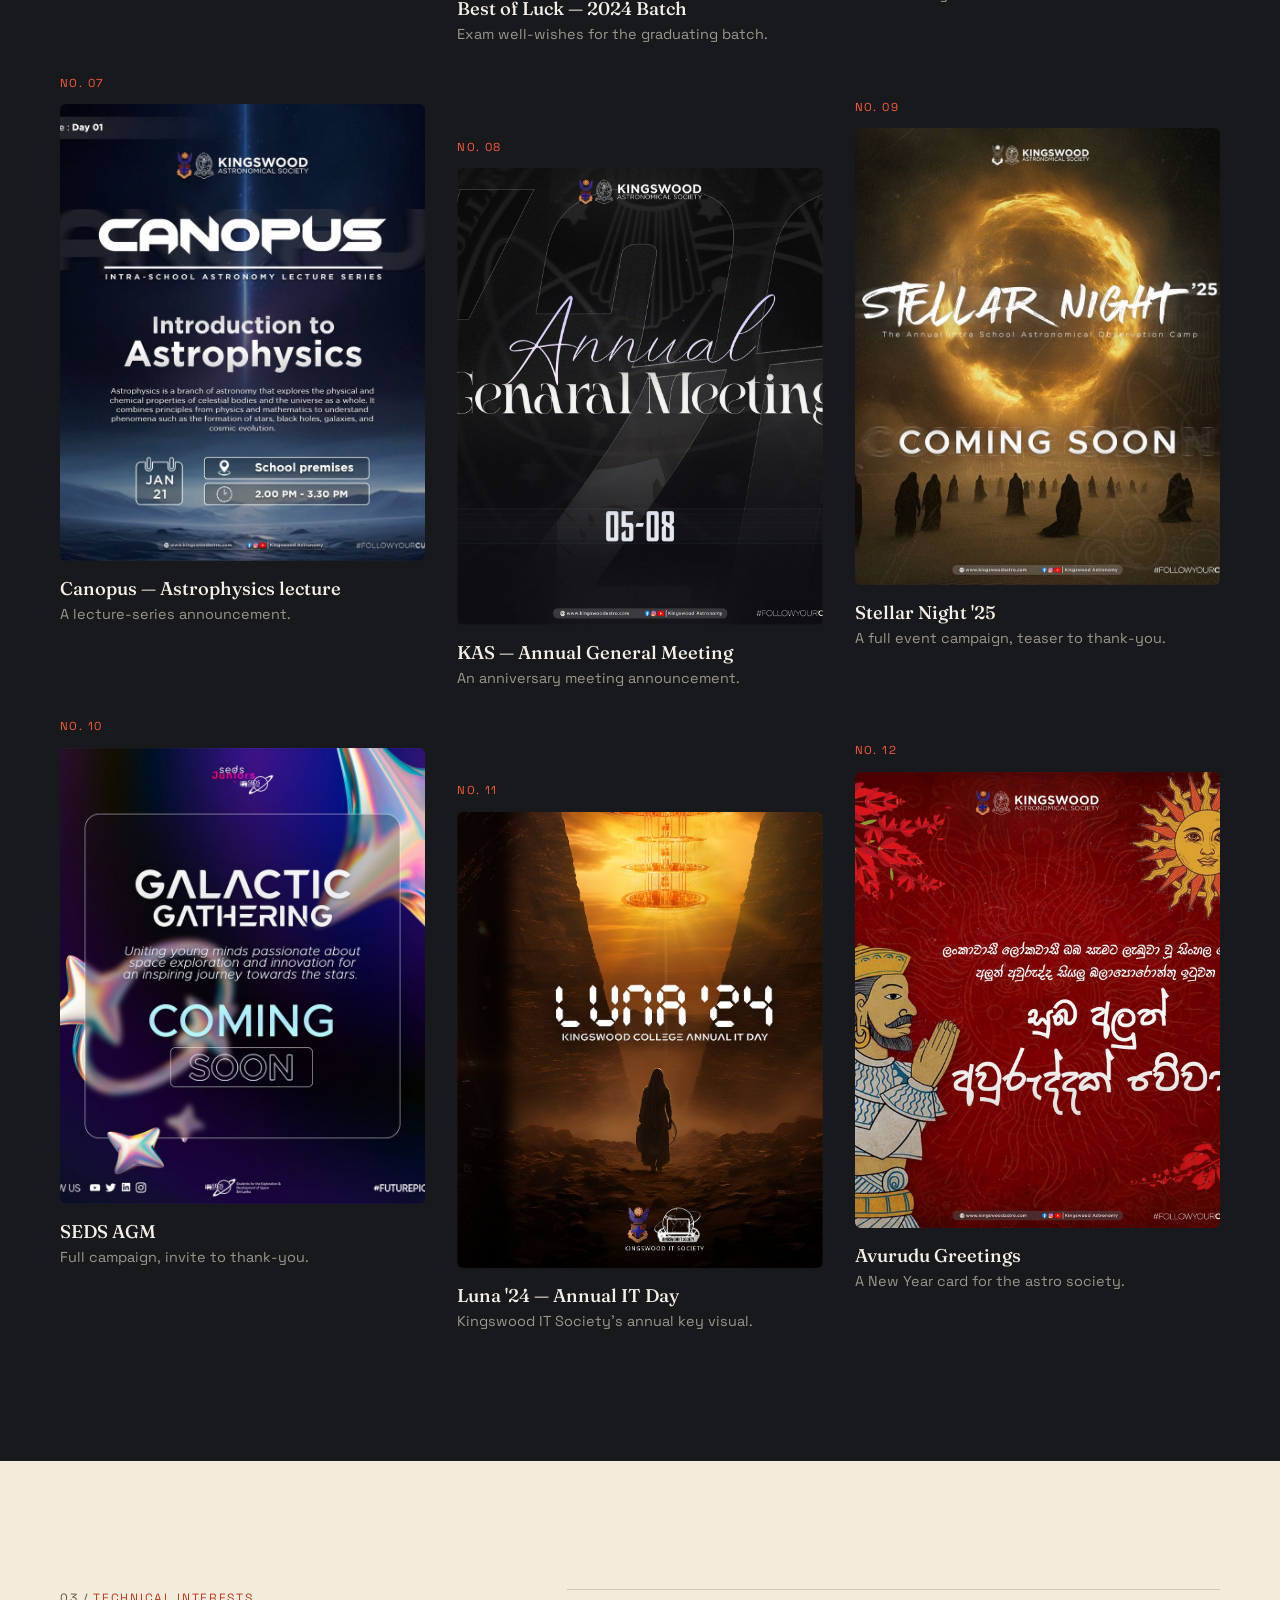
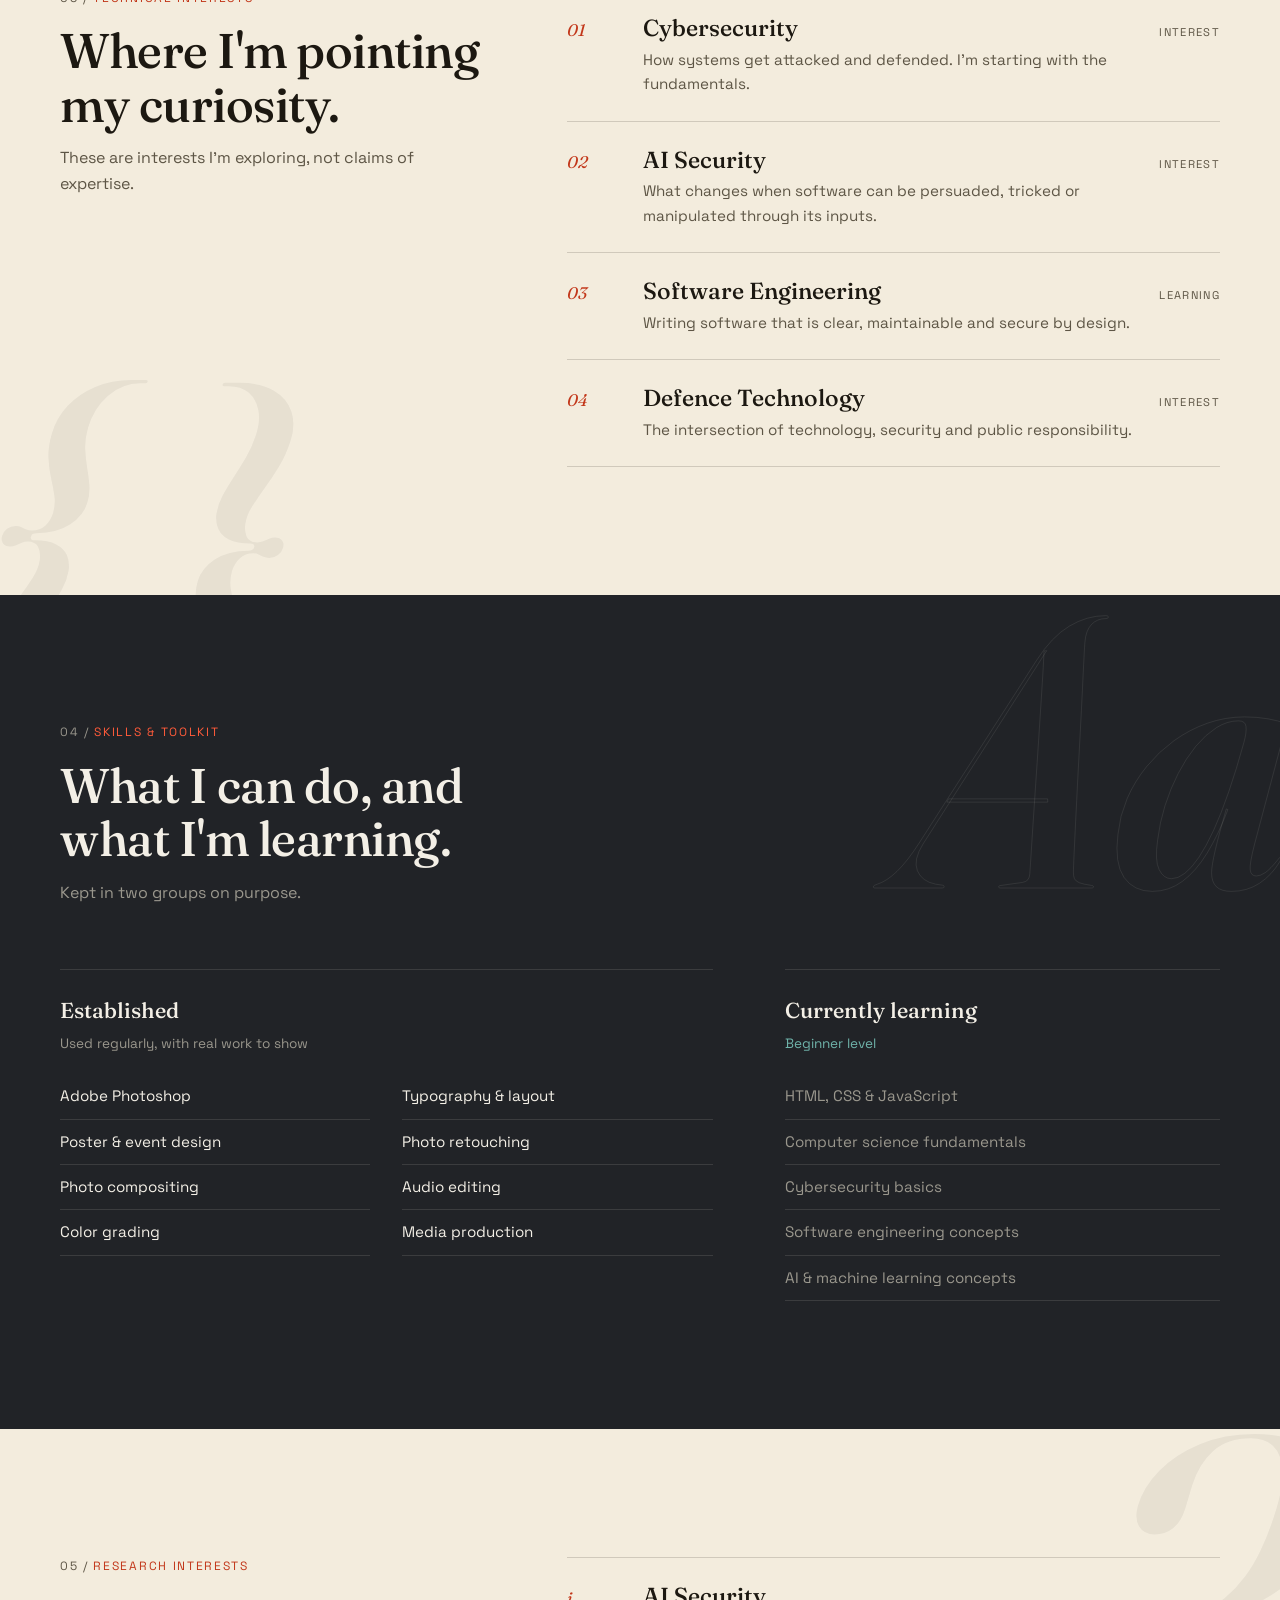
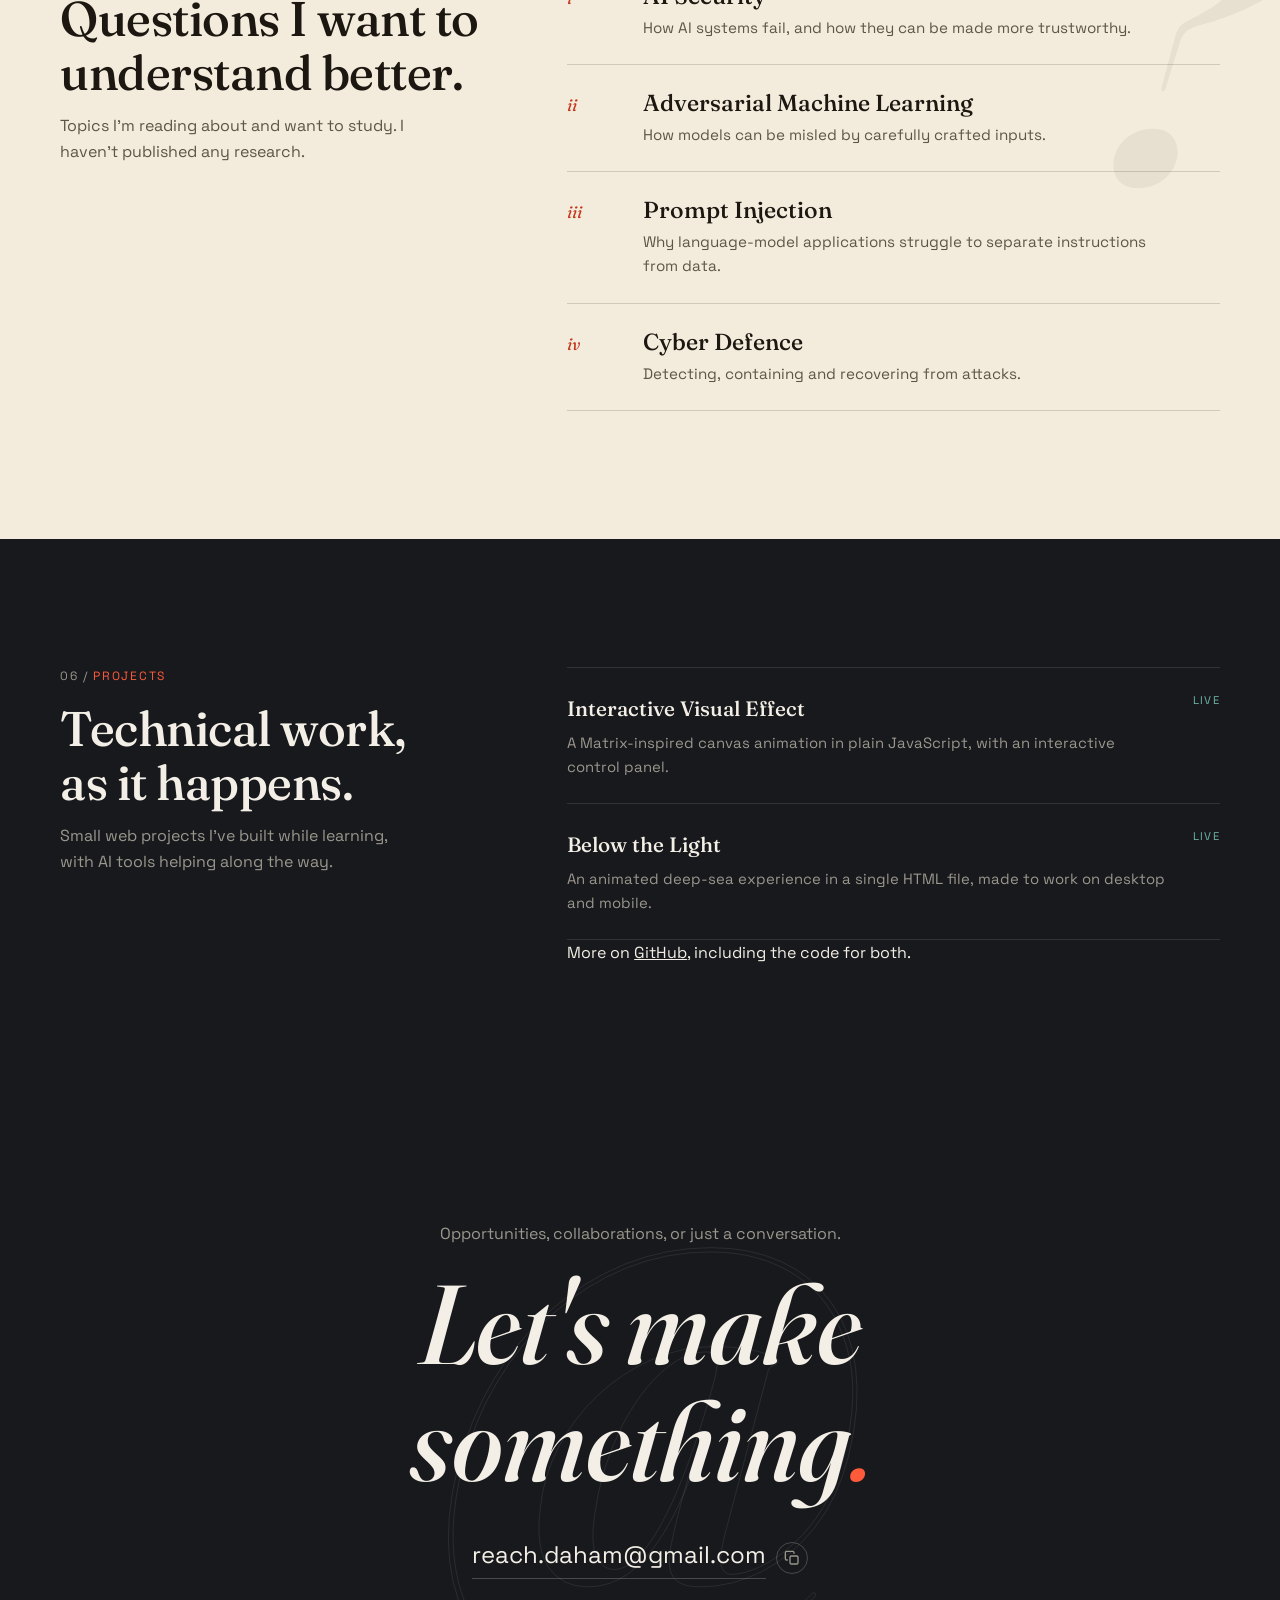
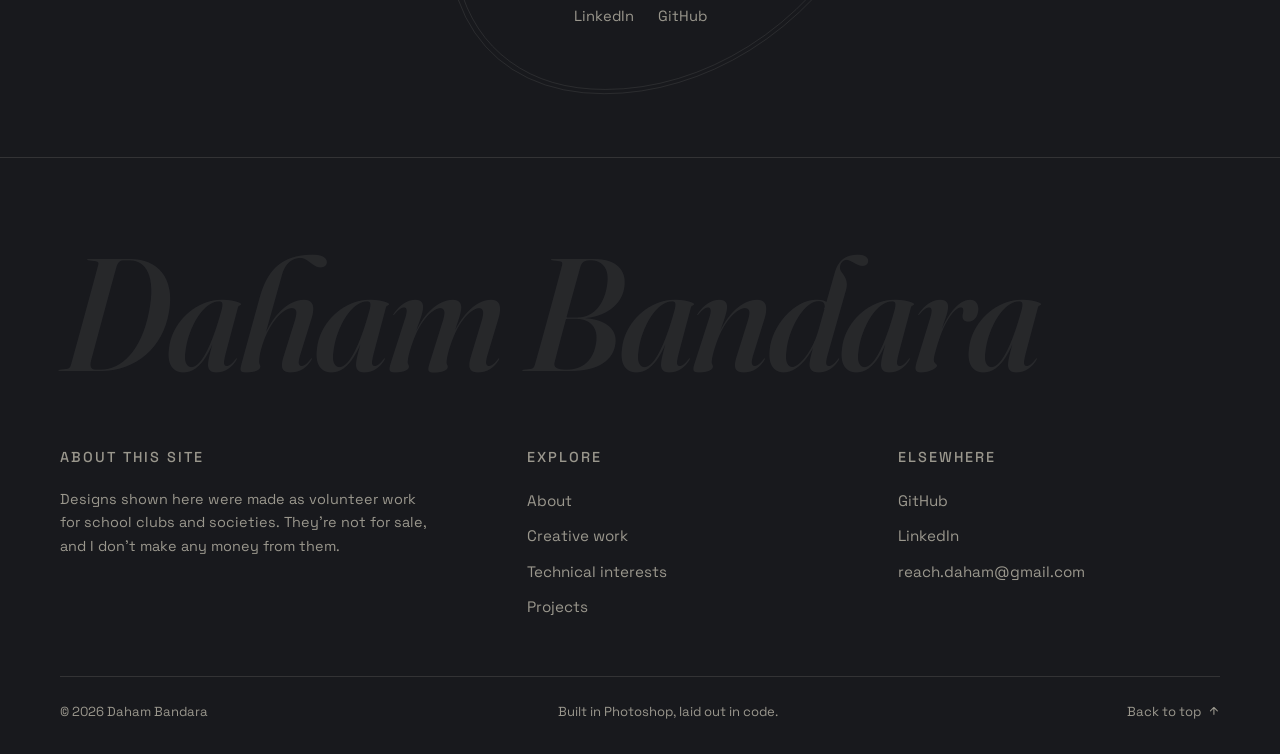
==== commit 05c0db66: "Add project cards and update page title Added project cards for interactive web projects and updated" ====
--- a/index.html
+++ b/index.html
@@ -1,487 +1,495 @@
-<!DOCTYPE html>
-<html lang="en">
-<head>
-<meta charset="UTF-8">
-<meta name="viewport" content="width=device-width, initial-scale=1.0">
-<meta name="description" content="Daham Bandara — visual designer exploring Computer Science, Cybersecurity and Artificial Intelligence.">
-<title>Daham Bandara - Design, Computer Science &amp; Security</title>
-
-<!-- Favicon: inline SVG, no extra asset file needed. "DB" initials on the
-     site's --canvas / --coral colors. -->
-<link rel="icon" type="image/svg+xml" href="data:image/svg+xml,%3Csvg xmlns='http://www.w3.org/2000/svg' viewBox='0 0 64 64'%3E%3Crect width='64' height='64' rx='14' fill='%2318191d'/%3E%3Ctext x='32' y='43' font-family='Georgia, serif' font-style='italic' font-weight='600' font-size='28' fill='%23ff5b3a' text-anchor='middle'%3EDB%3C/text%3E%3C/svg%3E">
-<link rel="apple-touch-icon" href="apple-touch-icon.png">
-<meta name="theme-color" content="#18191d">
-<meta name="author" content="Daham Bandara">
-<link rel="canonical" href="https://dahamu.github.io/">
-
-<!-- Structured data: helps search engines associate this page (and its
-     social links) with you specifically, for richer search results. -->
-<script type="application/ld+json">
-{
-  "@context": "https://schema.org",
-  "@type": "Person",
-  "name": "Daham Bandara",
-  "url": "https://dahamu.github.io/",
-  "jobTitle": "Visual Designer",
-  "sameAs": [
-    "https://www.linkedin.com/in/daham-bandara/",
-    "https://github.com/Dahamu"
-  ]
-}
-</script>
-
-<!-- Open Graph / social preview. -->
-<meta property="og:type" content="website">
-<meta property="og:title" content="Daham Bandara — Portfolio">
-<meta property="og:description" content="Creative thinking, technical ambition. Design work for Kingswood College societies, and a developing path into Computer Science, Cybersecurity and AI.">
-<meta property="og:url" content="https://dahamu.github.io/">
-<meta property="og:image" content="https://dahamu.github.io/images/glitch-reality.jpg">
-<meta property="og:image:alt" content="Glitch Reality, a poster by Daham Bandara">
-<meta name="twitter:card" content="summary_large_image">
-<meta name="twitter:title" content="Daham Bandara — Portfolio">
-<meta name="twitter:description" content="Visual design, photo editing and creative work.">
-<meta name="twitter:image" content="https://dahamu.github.io/images/glitch-reality.jpg">
-
-<link rel="preconnect" href="https://fonts.googleapis.com">
-<link rel="preconnect" href="https://fonts.gstatic.com" crossorigin>
-<link href="https://fonts.googleapis.com/css2?family=Fraunces:ital,opsz,wght@0,9..144,300;0,9..144,500;0,9..144,600;1,9..144,500;1,9..144,600&family=Space+Grotesk:wght@400;500;600;700&display=swap" rel="stylesheet">
-
-<link rel="stylesheet" href="style.css">
-<noscript><style>.reveal{opacity:1;transform:none}.card.reveal .card-thumb img{clip-path:none}</style></noscript>
-</head>
-<body>
-
-<a href="#main-content" class="skip-link">Skip to content</a>
-
-<!-- =========================================================
-     NAV
-========================================================== -->
-<header class="nav" id="nav">
-  <div class="nav-inner">
-    <a href="#top" class="nav-logo" aria-label="Daham Bandara, back to top">Daham Bandara</a>
-
-    <nav class="nav-links" id="navLinks">
-      <a href="#about" data-nav="about">About</a>
-      <a href="#work" data-nav="work">Work</a>
-      <a href="#interests" data-nav="interests">Interests</a>
-      <a href="#skills" data-nav="skills">Skills</a>
-      <a href="#research" data-nav="research">Research</a>
-      <a href="#projects" data-nav="projects">Projects</a>
-      <a href="#contact" data-nav="contact">Contact</a>
-    </nav>
-
-    <button class="nav-toggle" id="navToggle" aria-label="Open menu" aria-expanded="false">
-      <span></span><span></span>
-    </button>
-  </div>
-  <div class="scroll-progress" id="scrollProgress"></div>
-</header>
-
-
-<main id="main-content">
-
-  <!-- =========================================================
-       HERO
-  ========================================================== -->
-  <section class="hero" id="top">
-    <div class="hero-inner">
-
-      <div class="hero-copy">
-        <p class="hero-kicker">Design · Computer Science · Cybersecurity · AI</p>
-        <h1 class="hero-title">Creative thinking.<br><em>Technical ambition.</em></h1>
-        <p class="hero-statement">Exploring Computer Science, Cybersecurity and Artificial Intelligence while building on a foundation in visual design.</p>
-        <div class="hero-actions">
-          <a href="#work" class="btn btn-solid">See the work</a>
-          <a href="#about" class="btn btn-line">About me</a>
-        </div>
-        <div class="hero-links">
-          <a href="https://github.com/Dahamu" target="_blank" rel="noopener">GitHub<span class="sr-only"> (opens in new tab)</span></a>
-          <a href="https://www.linkedin.com/in/daham-bandara/" target="_blank" rel="noopener">LinkedIn<span class="sr-only"> (opens in new tab)</span></a>
-        </div>
-      </div>
-
-      <div class="hero-marquee" id="heroFrames" aria-hidden="true">
-        <div class="marquee-col marquee-up">
-          <div class="marquee-track">
-            <img src="images/stellar-night.jpg" alt="">
-            <img src="images/aissa-albums-out.jpg" alt="">
-            <img src="images/canopus-astrophysics.jpg" alt="">
-            <img src="images/glitch-reality.jpg" alt="">
-            <img src="images/stellar-night.jpg" alt="">
-            <img src="images/aissa-albums-out.jpg" alt="">
-            <img src="images/canopus-astrophysics.jpg" alt="">
-            <img src="images/glitch-reality.jpg" alt="">
-          </div>
-        </div>
-        <div class="marquee-col marquee-down">
-          <div class="marquee-track">
-            <img src="images/best-of-luck.jpg" alt="" style="object-position: 85% top;">
-            <img src="images/piwisuma-award-ceremony.jpg" alt="">
-            <img src="images/aviation-committee.jpg" alt="">
-            <img src="images/project-warm-hearts.jpg" alt="">
-            <img src="images/best-of-luck.jpg" alt="" style="object-position: 85% top;">
-            <img src="images/piwisuma-award-ceremony.jpg" alt="">
-            <img src="images/aviation-committee.jpg" alt="">
-            <img src="images/project-warm-hearts.jpg" alt="">
-          </div>
-        </div>
-        <div class="marquee-col marquee-up">
-          <div class="marquee-track">
-            <img src="images/seds-galactic-gathering.jpg" alt="">
-            <img src="images/kas-agm.jpg" alt="">
-            <img src="images/luna-24-it-day.jpg" alt="" style="object-position: 70% top;">
-            <img src="images/stellar-night.jpg" alt="">
-            <img src="images/seds-galactic-gathering.jpg" alt="">
-            <img src="images/kas-agm.jpg" alt="">
-            <img src="images/luna-24-it-day.jpg" alt="" style="object-position: 70% top;">
-            <img src="images/stellar-night.jpg" alt="">
-          </div>
-        </div>
-      </div>
-
-
-    </div>
-  </section>
-
-
-
-  <!-- ABOUT -->
-  <section class="section section-paper" id="about">
-    <div class="section-inner split">
-      <div class="split-head reveal">
-        <span class="section-kicker">About</span>
-        <h2>Design first, now building toward technology.</h2>
-      </div>
-      <div class="split-body reveal">
-        <p class="about-lead">I spent years making things people look at. Now I want to understand the systems <em>underneath</em> them.</p>
-        <p>I'm Daham, from Sri Lanka. I've just finished my A/Levels at Kingswood College, and I've spent years in the school Media Network designing posters, editing audio and leading creative work for societies across the school.</p>
-        <p>Design is my strongest practical skill. Technology is where I'm headed: Computer Science, Cybersecurity and AI. I'm at the start of that journey, and I'd rather say so plainly than pretend otherwise. What I bring is visual communication, a habit of finishing things, and a lot of curiosity.</p>
-      </div>
-    </div>
-  </section>
-
-  <!-- =========================================================
-       WORK / GALLERY
-       Real project posters, pulled from Daham's own design work.
-       To add more later: copy a .card block, point the <img> at
-       a new file in /images, and update the data-title / data-desc
-       / data-tags attributes used by the lightbox.
-  ========================================================== -->
-  <section class="section" id="work">
-    <div class="section-inner">
-
-      <div class="section-head reveal">
-        <span class="section-kicker">Creative work</span>
-        <h2>Selected work</h2>
-        <p>Twelve projects: event posters and social graphics made as volunteer work for my school's clubs and societies. Open any frame for the full campaign.</p>
-      </div>
-
-      <div class="gallery" id="gallery">
-
-        <article class="card reveal" tabindex="0" role="button" aria-haspopup="dialog"
-          data-title="Glitch Reality"
-          data-desc="A dystopian, glitch-art take on a system crash — chromatic aberration, fake terminal logs, HUD-style data panels, and distressed type layered over a weeping-angel statue. Made for an inter-school IT design competition."
-          data-tags="Glitch effects, Typography, Photo manipulation"
-          data-frame="01">
-          <div class="card-thumb"><img src="images/glitch-reality.jpg" alt="Glitch Reality dystopian system-crash poster" loading="lazy" decoding="async"></div>
-          <h3>Glitch Reality</h3>
-          <p>A system-crash themed IT competition entry.</p>
-        </article>
-
-        <article class="card reveal" tabindex="0" role="button" aria-haspopup="dialog"
-          data-title="AISSA — Ekka Awurudu Campaign"
-          data-desc="The event campaign for the All Island Schools Science Association's Ekka Awurudu — a warm, duotone photo collage for the album drop, plus the event-day announcement and a physical ticket design in the same mandala-and-florals palette."
-          data-tags="Photo compositing, Collage, Color grading"
-          data-gallery="images/aissa-albums-out.jpg,images/aissa-today-is-the-day.jpg,images/aissa-ticket.jpg"
-          data-frame="02">
-          <div class="card-thumb"><img src="images/aissa-albums-out.jpg" alt="AISSA albums out now poster" loading="lazy" decoding="async"></div>
-          <h3>AISSA — Ekka Awurudu</h3>
-          <p>Event campaign: album drop to ticket.</p>
-        </article>
-
-        <article class="card reveal" tabindex="0" role="button" aria-haspopup="dialog"
-          data-title="Piwisuma '24 — Award Ceremony Campaign"
-          data-desc="The full run-up to Kingswood Media Network's award ceremony — a teaser, a date-fixed announcement and an 'await the results' post, all built on the same vintage microphone photo with script and blackletter type for a formal, editorial feel."
-          data-tags="Typography, Photo retouching, Poster design"
-          data-gallery="images/piwisuma-award-ceremony.jpg,images/piwisuma-date-fixed.jpg,images/piwisuma-await-results.jpg,images/piwisuma-concluded.jpg"
-          data-frame="03">
-          <div class="card-thumb"><img src="images/piwisuma-award-ceremony.jpg" alt="Piwisuma 24 award ceremony poster" loading="lazy" decoding="async"></div>
-          <h3>Piwisuma '24</h3>
-          <p>Teaser to results, award season.</p>
-        </article>
-
-        <article class="card reveal" tabindex="0" role="button" aria-haspopup="dialog"
-          data-title="Kingswood Aviation — Committee 2025/26"
-          data-desc="An elegant, editorial-style reveal of a club's new leadership committee — a serif wordmark and a clean two-column name list over a dimmed building photo."
-          data-tags="Typography, Grid layout, Editorial design"
-          data-frame="04">
-          <div class="card-thumb"><img src="images/aviation-committee.jpg" alt="Kingswood Aviation committee 2025/26 poster" loading="lazy" decoding="async"></div>
-          <h3>Aviation — Committee reveal</h3>
-          <p>Introducing a club's new committee.</p>
-        </article>
-
-        <article class="card reveal" tabindex="0" role="button" aria-haspopup="dialog"
-          data-title="Best of Luck — 2024 Batch"
-          data-desc="A well-wishes poster for the school's A/L examination batch, pairing a founder's statue photo with a bright sky and a Nelson Mandela quote for a warmer, more hopeful tone than the rest of the set."
-          data-tags="Typography, Color grading, Poster design"
-          data-frame="05">
-          <div class="card-thumb"><img src="images/best-of-luck.jpg" alt="Best of Luck 2024 Batch exam wishes poster" loading="lazy" decoding="async" style="object-position: 100% top;"></div>
-          <h3>Best of Luck — 2024 Batch</h3>
-          <p>Exam well-wishes for the graduating batch.</p>
-        </article>
-
-        <article class="card reveal" tabindex="0" role="button" aria-haspopup="dialog"
-          data-title="Project Warm Hearts"
-          data-desc="A teaser for a community initiative run by Kingswood and Mahamaya's UNESCO societies — type and color grading laid over a found photograph to keep the focus on the message."
-          data-tags="Typography, Color grading, Campaign design"
-          data-frame="06">
-          <div class="card-thumb"><img src="images/project-warm-hearts.jpg" alt="Project Warm Hearts teaser poster" loading="lazy" decoding="async"></div>
-          <h3>Project Warm Hearts</h3>
-          <p>A community initiative teaser.</p>
-        </article>
-
-        <article class="card reveal" tabindex="0" role="button" aria-haspopup="dialog"
-          data-title="Canopus — Introduction to Astrophysics"
-          data-desc="A lecture-series poster for Kingswood Astronomical Society, built around a found night-sky image, a single shaft of light, and a bold condensed wordmark."
-          data-tags="Typography, Poster design, Event branding"
-          data-frame="07">
-          <div class="card-thumb"><img src="images/canopus-astrophysics.jpg" alt="Canopus lecture series poster" loading="lazy" decoding="async"></div>
-          <h3>Canopus — Astrophysics lecture</h3>
-          <p>A lecture-series announcement.</p>
-        </article>
-
-        <article class="card reveal" tabindex="0" role="button" aria-haspopup="dialog"
-          data-title="Kingswood Astronomical Society — Annual General Meeting"
-          data-desc="An announcement for the astronomical society's annual general meeting, pairing bold typography over a large numeral background element with a matching crest graphic that sets the school's own emblem beside the society's own seal."
-          data-tags="Typography, Poster design, Branding"
-          data-gallery="images/kas-agm.jpg,images/kas-agm-crests.jpg"
-          data-frame="08">
-          <div class="card-thumb"><img src="images/kas-agm.jpg" alt="Kingswood Astronomical Society annual general meeting poster" loading="lazy" decoding="async"></div>
-          <h3>KAS — Annual General Meeting</h3>
-          <p>An anniversary meeting announcement.</p>
-        </article>
-
-        <article class="card reveal" tabindex="0" role="button" aria-haspopup="dialog"
-          data-title="Stellar Night '25"
-          data-desc="The full campaign for the astronomical society's annual observation camp — a burning ring of light over a line of silhouetted figures, built entirely from found elements and grade, carried from the first teaser through to the sponsor thank-you."
-          data-tags="Compositing, Light &amp; glow effects, Color grading"
-          data-gallery="images/stellar-night.jpg,images/stellar-night-registrations-open.jpg,images/stellar-night-save-the-date.jpg,images/stellar-night-concluded.jpg,images/stellar-night-thank-you.jpg"
-          data-frame="09">
-          <div class="card-thumb"><img src="images/stellar-night.jpg" alt="Stellar Night 25 coming soon poster" loading="lazy" decoding="async"></div>
-          <h3>Stellar Night '25</h3>
-          <p>A full event campaign, teaser to thank-you.</p>
-        </article>
-
-        <article class="card reveal" tabindex="0" role="button" aria-haspopup="dialog"
-          data-title="SEDS AGM — Galactic Gathering Campaign"
-          data-desc="The full glassmorphism-styled campaign for SEDS Juniors' annual general meeting — invite through countdown, day-of posts, and a closing thank-you — all built on iridescent 3D star shapes over a frosted-glass card."
-          data-tags="Glassmorphism, 3D elements, Poster design"
-          data-gallery="images/seds-galactic-gathering.jpg,images/seds-date-fixed.jpg,images/seds-2-days.jpg,images/seds-1-day.jpg,images/seds-happening-today.jpg,images/seds-happening-now.jpg,images/seds-thank-you.jpg"
-          data-frame="10">
-          <div class="card-thumb"><img src="images/seds-galactic-gathering.jpg" alt="SEDS AGM Galactic Gathering poster" loading="lazy" decoding="async"></div>
-          <h3>SEDS AGM</h3>
-          <p>Full campaign, invite to thank-you.</p>
-        </article>
-
-        <article class="card reveal" tabindex="0" role="button" aria-haspopup="dialog"
-          data-title="Luna '24 — Annual IT Day"
-          data-desc="A two-panel key visual for Kingswood IT Society's annual IT day, pairing a space-station silhouette with a lone figure walking toward a glowing monolith — plus a countdown post from the same campaign."
-          data-tags="Photo blending, Mood &amp; lighting, Layout"
-          data-gallery="images/luna-24-it-day.jpg,images/1-day.jpg"
-          data-frame="11">
-          <div class="card-thumb"><img src="images/luna-24-it-day.jpg" alt="Luna '24 Kingswood College Annual IT Day key visual" loading="lazy" decoding="async" style="object-position: 100% top;"></div>
-          <h3>Luna '24 — Annual IT Day</h3>
-          <p>Kingswood IT Society's annual key visual.</p>
-        </article>
-
-        <article class="card reveal" tabindex="0" role="button" aria-haspopup="dialog"
-          data-title="Kingswood Astronomical Society — Avurudu Greetings"
-          data-desc="A Sinhala &amp; Tamil New Year greeting for Kingswood Astronomical Society — hand-drawn festival motifs, a praying figure and a radiant sun, in warm reds instead of the society's usual deep-space palette."
-          data-tags="Illustration, Cultural design, Color grading"
-          data-frame="12">
-          <div class="card-thumb"><img src="images/kingswood-astro-new-year.jpg" alt="Kingswood Astronomical Society Sinhala and Tamil New Year greeting" loading="lazy" decoding="async"></div>
-          <h3>Avurudu Greetings</h3>
-          <p>A New Year card for the astro society.</p>
-        </article>
-
-      </div>
-
-    </div>
-  </section>
-
-
-  <!-- TECHNICAL INTERESTS -->
-  <section class="section section-paper" id="interests">
-    <div class="section-inner split">
-      <div class="split-head reveal">
-        <span class="section-kicker">Technical interests</span>
-        <h2>Where I'm pointing my curiosity.</h2>
-        <p>These are interests I'm exploring, not claims of expertise.</p>
-      </div>
-      <ol class="rows reveal">
-        <li><span class="n">01</span><div><h3>Cybersecurity</h3><p>How systems get attacked and defended. I'm starting with the fundamentals.</p></div><span class="tag-note">Interest</span></li>
-        <li><span class="n">02</span><div><h3>AI Security</h3><p>What changes when software can be persuaded, tricked or manipulated through its inputs.</p></div><span class="tag-note">Interest</span></li>
-        <li><span class="n">03</span><div><h3>Software Engineering</h3><p>Writing software that is clear, maintainable and secure by design.</p></div><span class="tag-note">Learning</span></li>
-        <li><span class="n">04</span><div><h3>Defence Technology</h3><p>The intersection of technology, security and public responsibility.</p></div><span class="tag-note">Interest</span></li>
-      </ol>
-    </div>
-  </section>
-
-  <!-- SKILLS -->
-  <section class="section section-alt" id="skills">
-    <div class="section-inner">
-      <div class="section-head reveal">
-        <span class="section-kicker">Skills &amp; toolkit</span>
-        <h2>What I can do, and what I'm learning.</h2>
-        <p>Kept in two groups on purpose.</p>
-      </div>
-      <div class="skills-grid reveal">
-        <div class="skill-col est">
-          <h3>Established</h3><p class="sub">Used regularly, with real work to show</p>
-          <ul class="chips"><li>Adobe Photoshop</li><li>Poster &amp; event design</li><li>Photo compositing</li><li>Color grading</li><li>Typography &amp; layout</li><li>Photo retouching</li><li>Audio editing</li><li>Media production</li></ul>
-        </div>
-        <div class="skill-col learn">
-          <h3>Currently learning</h3><p class="sub">Beginner level</p>
-          <ul class="chips"><li>HTML, CSS &amp; JavaScript</li><li>Computer science fundamentals</li><li>Cybersecurity basics</li><li>Software engineering concepts</li><li>AI &amp; machine learning concepts</li></ul>
-        </div>
-      </div>
-    </div>
-  </section>
-
-  <!-- RESEARCH INTERESTS -->
-  <section class="section section-paper" id="research">
-    <div class="section-inner split">
-      <div class="split-head reveal">
-        <span class="section-kicker">Research interests</span>
-        <h2>Questions I want to understand better.</h2>
-        <p class="research-note">Topics I'm reading about and want to study. I haven't published any research.</p>
-      </div>
-      <ol class="rows reveal">
-        <li><span class="n">i</span><div><h3>AI Security</h3><p>How AI systems fail, and how they can be made more trustworthy.</p></div></li>
-        <li><span class="n">ii</span><div><h3>Adversarial Machine Learning</h3><p>How models can be misled by carefully crafted inputs.</p></div></li>
-        <li><span class="n">iii</span><div><h3>Prompt Injection</h3><p>Why language-model applications struggle to separate instructions from data.</p></div></li>
-        <li><span class="n">iv</span><div><h3>Cyber Defence</h3><p>Detecting, containing and recovering from attacks.</p></div></li>
-      </ol>
-    </div>
-  </section>
-
-  <!-- PROJECTS. To add one, copy the commented <a class="project-card"> below
-       into .project-list and delete the .project-empty block.
-       Only list work that actually exists.
-       <a class="project-card" href="URL" target="_blank" rel="noopener">
-         <h3>Title</h3><span class="status">Completed</span>
-         <p>One honest sentence about what it is and what you learned.</p>
-       </a> -->
-  <section class="section" id="projects">
-    <div class="section-inner split">
-      <div class="split-head reveal">
-        <span class="section-kicker">Projects</span>
-        <h2>Technical work, as it happens.</h2>
-      </div>
-      <div class="project-list reveal">
-        <div class="project-empty">
-          <h3>Nothing here yet, and that's accurate.</h3>
-          <p>My technical journey is just beginning. Finished projects will appear here. Until then, this website is my first one: <a href="https://github.com/Dahamu" target="_blank" rel="noopener">follow along on GitHub</a>.</p>
-        </div>
-      </div>
-    </div>
-  </section>
-
-  <!-- =========================================================
-       CONTACT
-  ========================================================== -->
-  <section class="section section-contact" id="contact">
-    <div class="section-inner">
-      <p class="contact-kicker">Opportunities, collaborations, or just a conversation.</p>
-      <h2 class="contact-title">Let's make<br>something<span class="dot">.</span></h2>
-
-      <div class="contact-email-row">
-        <a href="mailto:reach.daham@gmail.com?subject=Portfolio%20Inquiry" class="contact-email">reach.daham@gmail.com</a>
-        <button type="button" class="email-copy-btn" id="emailCopyBtn" data-email="reach.daham@gmail.com" aria-label="Copy email address">
-          <svg class="icon-copy" viewBox="0 0 24 24" width="16" height="16" fill="none" stroke="currentColor" stroke-width="2" stroke-linecap="round" stroke-linejoin="round" aria-hidden="true">
-            <rect x="9" y="9" width="12" height="12" rx="2"></rect>
-            <path d="M5 15H4a2 2 0 0 1-2-2V4a2 2 0 0 1 2-2h9a2 2 0 0 1 2 2v1"></path>
-          </svg>
-          <svg class="icon-check" viewBox="0 0 24 24" width="16" height="16" fill="none" stroke="currentColor" stroke-width="2" stroke-linecap="round" stroke-linejoin="round" aria-hidden="true">
-            <path d="M20 6L9 17l-5-5"></path>
-          </svg>
-          <span class="email-copy-tooltip">Copied!</span>
-        </button>
-      </div>
-
-      <div class="contact-links">
-        <a href="https://www.linkedin.com/in/daham-bandara/" target="_blank" rel="noopener">LinkedIn<span class="sr-only"> (opens in new tab)</span></a>
-        <a href="https://github.com/Dahamu" target="_blank" rel="noopener">GitHub<span class="sr-only"> (opens in new tab)</span></a>
-      </div>
-    </div>
-  </section>
-
-</main>
-
-
-<footer class="footer">
-  <div class="section-inner">
-    <div class="footer-wordmark" aria-hidden="true">Daham Bandara</div>
-    <div class="footer-cols">
-      <div>
-        <p class="footer-h">About this site</p>
-        <p>Designs shown here were made as volunteer work for school clubs and societies. They're not for sale, and I don't make any money from them.</p>
-      </div>
-      <div>
-        <p class="footer-h">Explore</p>
-        <ul>
-          <li><a href="#about">About</a></li>
-          <li><a href="#work">Creative work</a></li>
-          <li><a href="#interests">Technical interests</a></li>
-          <li><a href="#projects">Projects</a></li>
-        </ul>
-      </div>
-      <div>
-        <p class="footer-h">Elsewhere</p>
-        <ul>
-          <li><a href="https://github.com/Dahamu" target="_blank" rel="noopener">GitHub<span class="sr-only"> (opens in new tab)</span></a></li>
-          <li><a href="https://www.linkedin.com/in/daham-bandara/" target="_blank" rel="noopener">LinkedIn<span class="sr-only"> (opens in new tab)</span></a></li>
-          <li><a href="mailto:reach.daham@gmail.com">reach.daham@gmail.com</a></li>
-        </ul>
-      </div>
-    </div>
-    <div class="footer-bottom">
-      <span>&copy; 2026 Daham Bandara</span>
-      <span>Built in Photoshop, laid out in code.</span>
-      <a href="#top">Back to top <svg viewBox="0 0 24 24" fill="none" stroke="currentColor" stroke-width="2.2" stroke-linecap="round" stroke-linejoin="round" aria-hidden="true"><path d="M12 19V5M5 12l7-7 7 7"/></svg></a>
-    </div>
-  </div>
-</footer>
-
-
-<!-- =========================================================
-     PROJECT LIGHTBOX
-========================================================== -->
-<div class="lightbox" id="lightbox" aria-hidden="true">
-  <div class="lightbox-panel" role="dialog" aria-modal="true" aria-labelledby="lightboxTitle">
-    <button class="lightbox-close" id="lightboxClose" aria-label="Close">Close</button>
-    <div class="lightbox-media">
-      <button class="lightbox-nav lightbox-prev" id="lightboxPrev" aria-label="Previous image"><svg viewBox="0 0 24 24" width="22" height="22" fill="none" stroke="currentColor" stroke-width="2.4" stroke-linecap="round" stroke-linejoin="round" aria-hidden="true"><path d="M15 5l-7 7 7 7"/></svg></button>
-      <img id="lightboxImage" src="[data-uri]" alt="">
-      <button class="lightbox-nav lightbox-next" id="lightboxNext" aria-label="Next image"><svg viewBox="0 0 24 24" width="22" height="22" fill="none" stroke="currentColor" stroke-width="2.4" stroke-linecap="round" stroke-linejoin="round" aria-hidden="true"><path d="M9 5l7 7-7 7"/></svg></button>
-      <span class="lightbox-counter" id="lightboxCounter"></span>
-    </div>
-    <div class="lightbox-text">
-      <h3 id="lightboxTitle">Project title</h3>
-      <p id="lightboxDesc"></p>
-      <div class="lightbox-tags" id="lightboxTags"></div>
-    </div>
-  </div>
-</div>
-
-
-<a href="#top" class="back-to-top" id="backToTop" aria-label="Back to top">
-  <svg viewBox="0 0 24 24" width="18" height="18" fill="none" stroke="currentColor" stroke-width="2.5" stroke-linecap="round" stroke-linejoin="round" aria-hidden="true">
-    <path d="M12 19V5"></path>
-    <path d="M5 12l7-7 7 7"></path>
-  </svg>
-</a>
-
-<script src="script.js" defer></script>
-</body>
-</html>
+<!DOCTYPE html>
+<html lang="en">
+<head>
+<meta charset="UTF-8">
+<meta name="viewport" content="width=device-width, initial-scale=1.0">
+<meta name="description" content="Daham Bandara — visual designer exploring Computer Science, Cybersecurity and Artificial Intelligence.">
+<title>Daham Bandara - Design, Computer Science &amp; Security</title>
+
+<!-- Favicon: inline SVG, no extra asset file needed. "DB" initials on the
+     site's --canvas / --coral colors. -->
+<link rel="icon" type="image/svg+xml" href="data:image/svg+xml,%3Csvg xmlns='http://www.w3.org/2000/svg' viewBox='0 0 64 64'%3E%3Crect width='64' height='64' rx='14' fill='%2318191d'/%3E%3Ctext x='32' y='43' font-family='Georgia, serif' font-style='italic' font-weight='600' font-size='28' fill='%23ff5b3a' text-anchor='middle'%3EDB%3C/text%3E%3C/svg%3E">
+<link rel="apple-touch-icon" href="apple-touch-icon.png">
+<meta name="theme-color" content="#18191d">
+<meta name="author" content="Daham Bandara">
+<link rel="canonical" href="https://dahamu.github.io/">
+
+<!-- Structured data: helps search engines associate this page (and its
+     social links) with you specifically, for richer search results. -->
+<script type="application/ld+json">
+{
+  "@context": "https://schema.org",
+  "@type": "Person",
+  "name": "Daham Bandara",
+  "url": "https://dahamu.github.io/",
+  "jobTitle": "Visual Designer",
+  "sameAs": [
+    "https://www.linkedin.com/in/daham-bandara/",
+    "https://github.com/Dahamu"
+  ]
+}
+</script>
+
+<!-- Open Graph / social preview. -->
+<meta property="og:type" content="website">
+<meta property="og:title" content="Daham Bandara — Portfolio">
+<meta property="og:description" content="Creative thinking, technical ambition. Design work for Kingswood College societies, and a developing path into Computer Science, Cybersecurity and AI.">
+<meta property="og:url" content="https://dahamu.github.io/">
+<meta property="og:image" content="https://dahamu.github.io/images/og-card.jpg">
+<meta property="og:image:width" content="2400">
+<meta property="og:image:height" content="1256">
+<meta property="og:image:alt" content="Daham Bandara: Creative thinking. Technical ambition. Design, Computer Science, Cybersecurity and AI.">
+<meta name="twitter:card" content="summary_large_image">
+<meta name="twitter:title" content="Daham Bandara — Portfolio">
+<meta name="twitter:description" content="Visual design, photo editing and creative work.">
+<meta name="twitter:image" content="https://dahamu.github.io/images/og-card.jpg">
+
+<link rel="preconnect" href="https://fonts.googleapis.com">
+<link rel="preconnect" href="https://fonts.gstatic.com" crossorigin>
+<link href="https://fonts.googleapis.com/css2?family=Fraunces:ital,opsz,wght@0,9..144,300;0,9..144,500;0,9..144,600;1,9..144,500;1,9..144,600&family=Space+Grotesk:wght@400;500;600;700&display=swap" rel="stylesheet">
+
+<link rel="stylesheet" href="style.css">
+<noscript><style>.reveal{opacity:1;transform:none}.card.reveal .card-thumb img{clip-path:none}</style></noscript>
+</head>
+<body>
+
+<a href="#main-content" class="skip-link">Skip to content</a>
+
+<!-- =========================================================
+     NAV
+========================================================== -->
+<header class="nav" id="nav">
+  <div class="nav-inner">
+    <a href="#top" class="nav-logo" aria-label="Daham Bandara, back to top">Daham Bandara</a>
+
+    <nav class="nav-links" id="navLinks">
+      <a href="#about" data-nav="about">About</a>
+      <a href="#work" data-nav="work">Work</a>
+      <a href="#interests" data-nav="interests">Interests</a>
+      <a href="#skills" data-nav="skills">Skills</a>
+      <a href="#research" data-nav="research">Research</a>
+      <a href="#projects" data-nav="projects">Projects</a>
+      <a href="#contact" data-nav="contact">Contact</a>
+    </nav>
+
+    <button class="nav-toggle" id="navToggle" aria-label="Open menu" aria-expanded="false">
+      <span></span><span></span>
+    </button>
+  </div>
+  <div class="scroll-progress" id="scrollProgress"></div>
+</header>
+
+
+<main id="main-content">
+
+  <!-- =========================================================
+       HERO
+  ========================================================== -->
+  <section class="hero" id="top">
+    <div class="hero-inner">
+
+      <div class="hero-copy">
+        <p class="hero-kicker">Design · Computer Science · Cybersecurity · AI</p>
+        <h1 class="hero-title">Creative thinking.<br><em>Technical ambition.</em></h1>
+        <p class="hero-statement">Exploring Computer Science, Cybersecurity and Artificial Intelligence while building on a foundation in visual design.</p>
+        <div class="hero-actions">
+          <a href="#work" class="btn btn-solid">See the work</a>
+          <a href="#about" class="btn btn-line">About me</a>
+        </div>
+        <div class="hero-links">
+          <a href="https://github.com/Dahamu" target="_blank" rel="noopener">GitHub<span class="sr-only"> (opens in new tab)</span></a>
+          <a href="https://www.linkedin.com/in/daham-bandara/" target="_blank" rel="noopener">LinkedIn<span class="sr-only"> (opens in new tab)</span></a>
+        </div>
+      </div>
+
+      <div class="hero-marquee" id="heroFrames" aria-hidden="true">
+        <div class="marquee-col marquee-up">
+          <div class="marquee-track">
+            <img decoding="async" src="images/stellar-night.jpg" alt="">
+            <img decoding="async" src="images/aissa-albums-out.jpg" alt="">
+            <img decoding="async" src="images/canopus-astrophysics.jpg" alt="">
+            <img decoding="async" src="images/glitch-reality.jpg" alt="">
+            <img decoding="async" src="images/stellar-night.jpg" alt="">
+            <img decoding="async" src="images/aissa-albums-out.jpg" alt="">
+            <img decoding="async" src="images/canopus-astrophysics.jpg" alt="">
+            <img decoding="async" src="images/glitch-reality.jpg" alt="">
+          </div>
+        </div>
+        <div class="marquee-col marquee-down">
+          <div class="marquee-track">
+            <img decoding="async" src="images/best-of-luck.jpg" alt="" style="object-position: 85% top;">
+            <img decoding="async" src="images/piwisuma-award-ceremony.jpg" alt="">
+            <img decoding="async" src="images/aviation-committee.jpg" alt="">
+            <img decoding="async" src="images/project-warm-hearts.jpg" alt="">
+            <img decoding="async" src="images/best-of-luck.jpg" alt="" style="object-position: 85% top;">
+            <img decoding="async" src="images/piwisuma-award-ceremony.jpg" alt="">
+            <img decoding="async" src="images/aviation-committee.jpg" alt="">
+            <img decoding="async" src="images/project-warm-hearts.jpg" alt="">
+          </div>
+        </div>
+        <div class="marquee-col marquee-up">
+          <div class="marquee-track">
+            <img decoding="async" src="images/seds-galactic-gathering.jpg" alt="">
+            <img decoding="async" src="images/kas-agm.jpg" alt="">
+            <img decoding="async" src="images/luna-24-it-day.jpg" alt="" style="object-position: 70% top;">
+            <img decoding="async" src="images/stellar-night.jpg" alt="">
+            <img decoding="async" src="images/seds-galactic-gathering.jpg" alt="">
+            <img decoding="async" src="images/kas-agm.jpg" alt="">
+            <img decoding="async" src="images/luna-24-it-day.jpg" alt="" style="object-position: 70% top;">
+            <img decoding="async" src="images/stellar-night.jpg" alt="">
+          </div>
+        </div>
+      </div>
+
+
+    </div>
+  </section>
+
+
+
+  <!-- ABOUT -->
+  <section class="section section-paper" id="about">
+    <div class="section-inner split">
+      <div class="split-head reveal">
+        <span class="section-kicker">About</span>
+        <h2>Design first, now building toward technology.</h2>
+      </div>
+      <div class="split-body reveal">
+        <p class="about-lead">I spent years making things people look at. Now I want to understand the systems <em>underneath</em> them.</p>
+        <p>I'm Daham, from Sri Lanka. I've just finished my A/Levels at Kingswood College, and I've spent years in the school Media Network designing posters, editing audio and leading creative work for societies across the school.</p>
+        <p>Design is my strongest practical skill. Technology is where I'm headed: Computer Science, Cybersecurity and AI. I'm at the start of that journey, and I'd rather say so plainly than pretend otherwise. What I bring is visual communication, a habit of finishing things, and a lot of curiosity.</p>
+      </div>
+    </div>
+  </section>
+
+  <!-- =========================================================
+       WORK / GALLERY
+       Real project posters, pulled from Daham's own design work.
+       To add more later: copy a .card block, point the <img> at
+       a new file in /images, and update the data-title / data-desc
+       / data-tags attributes used by the lightbox.
+  ========================================================== -->
+  <section class="section" id="work">
+    <div class="section-inner">
+
+      <div class="section-head reveal">
+        <span class="section-kicker">Creative work</span>
+        <h2>Selected work</h2>
+        <p>Twelve projects: event posters and social graphics made as volunteer work for my school's clubs and societies. Open any frame for the full campaign.</p>
+      </div>
+
+      <div class="gallery" id="gallery">
+
+        <article class="card reveal" tabindex="0" role="button" aria-haspopup="dialog"
+          data-title="Glitch Reality"
+          data-desc="A dystopian, glitch-art take on a system crash — chromatic aberration, fake terminal logs, HUD-style data panels, and distressed type layered over a weeping-angel statue. Made for an inter-school IT design competition."
+          data-tags="Glitch effects, Typography, Photo manipulation"
+          data-frame="01">
+          <div class="card-thumb"><img src="images/glitch-reality.jpg" alt="Glitch Reality dystopian system-crash poster" loading="lazy" decoding="async"></div>
+          <h3>Glitch Reality</h3>
+          <p>A system-crash themed IT competition entry.</p>
+        </article>
+
+        <article class="card reveal" tabindex="0" role="button" aria-haspopup="dialog"
+          data-title="AISSA — Ekka Awurudu Campaign"
+          data-desc="The event campaign for the All Island Schools Science Association's Ekka Awurudu — a warm, duotone photo collage for the album drop, plus the event-day announcement and a physical ticket design in the same mandala-and-florals palette."
+          data-tags="Photo compositing, Collage, Color grading"
+          data-gallery="images/aissa-albums-out.jpg,images/aissa-today-is-the-day.jpg,images/aissa-ticket.jpg"
+          data-frame="02">
+          <div class="card-thumb"><img src="images/aissa-albums-out.jpg" alt="AISSA albums out now poster" loading="lazy" decoding="async"></div>
+          <h3>AISSA — Ekka Awurudu</h3>
+          <p>Event campaign: album drop to ticket.</p>
+        </article>
+
+        <article class="card reveal" tabindex="0" role="button" aria-haspopup="dialog"
+          data-title="Piwisuma '24 — Award Ceremony Campaign"
+          data-desc="The full run-up to Kingswood Media Network's award ceremony — a teaser, a date-fixed announcement and an 'await the results' post, all built on the same vintage microphone photo with script and blackletter type for a formal, editorial feel."
+          data-tags="Typography, Photo retouching, Poster design"
+          data-gallery="images/piwisuma-award-ceremony.jpg,images/piwisuma-date-fixed.jpg,images/piwisuma-await-results.jpg,images/piwisuma-concluded.jpg"
+          data-frame="03">
+          <div class="card-thumb"><img src="images/piwisuma-award-ceremony.jpg" alt="Piwisuma 24 award ceremony poster" loading="lazy" decoding="async"></div>
+          <h3>Piwisuma '24</h3>
+          <p>Teaser to results, award season.</p>
+        </article>
+
+        <article class="card reveal" tabindex="0" role="button" aria-haspopup="dialog"
+          data-title="Kingswood Aviation — Committee 2025/26"
+          data-desc="An elegant, editorial-style reveal of a club's new leadership committee — a serif wordmark and a clean two-column name list over a dimmed building photo."
+          data-tags="Typography, Grid layout, Editorial design"
+          data-frame="04">
+          <div class="card-thumb"><img src="images/aviation-committee.jpg" alt="Kingswood Aviation committee 2025/26 poster" loading="lazy" decoding="async"></div>
+          <h3>Aviation — Committee reveal</h3>
+          <p>Introducing a club's new committee.</p>
+        </article>
+
+        <article class="card reveal" tabindex="0" role="button" aria-haspopup="dialog"
+          data-title="Best of Luck — 2024 Batch"
+          data-desc="A well-wishes poster for the school's A/L examination batch, pairing a founder's statue photo with a bright sky and a Nelson Mandela quote for a warmer, more hopeful tone than the rest of the set."
+          data-tags="Typography, Color grading, Poster design"
+          data-frame="05">
+          <div class="card-thumb"><img src="images/best-of-luck.jpg" alt="Best of Luck 2024 Batch exam wishes poster" loading="lazy" decoding="async" style="object-position: 100% top;"></div>
+          <h3>Best of Luck — 2024 Batch</h3>
+          <p>Exam well-wishes for the graduating batch.</p>
+        </article>
+
+        <article class="card reveal" tabindex="0" role="button" aria-haspopup="dialog"
+          data-title="Project Warm Hearts"
+          data-desc="A teaser for a community initiative run by Kingswood and Mahamaya's UNESCO societies — type and color grading laid over a found photograph to keep the focus on the message."
+          data-tags="Typography, Color grading, Campaign design"
+          data-frame="06">
+          <div class="card-thumb"><img src="images/project-warm-hearts.jpg" alt="Project Warm Hearts teaser poster" loading="lazy" decoding="async"></div>
+          <h3>Project Warm Hearts</h3>
+          <p>A community initiative teaser.</p>
+        </article>
+
+        <article class="card reveal" tabindex="0" role="button" aria-haspopup="dialog"
+          data-title="Canopus — Introduction to Astrophysics"
+          data-desc="A lecture-series poster for Kingswood Astronomical Society, built around a found night-sky image, a single shaft of light, and a bold condensed wordmark."
+          data-tags="Typography, Poster design, Event branding"
+          data-frame="07">
+          <div class="card-thumb"><img src="images/canopus-astrophysics.jpg" alt="Canopus lecture series poster" loading="lazy" decoding="async"></div>
+          <h3>Canopus — Astrophysics lecture</h3>
+          <p>A lecture-series announcement.</p>
+        </article>
+
+        <article class="card reveal" tabindex="0" role="button" aria-haspopup="dialog"
+          data-title="Kingswood Astronomical Society — Annual General Meeting"
+          data-desc="An announcement for the astronomical society's annual general meeting, pairing bold typography over a large numeral background element with a matching crest graphic that sets the school's own emblem beside the society's own seal."
+          data-tags="Typography, Poster design, Branding"
+          data-gallery="images/kas-agm.jpg,images/kas-agm-crests.jpg"
+          data-frame="08">
+          <div class="card-thumb"><img src="images/kas-agm.jpg" alt="Kingswood Astronomical Society annual general meeting poster" loading="lazy" decoding="async"></div>
+          <h3>KAS — Annual General Meeting</h3>
+          <p>An anniversary meeting announcement.</p>
+        </article>
+
+        <article class="card reveal" tabindex="0" role="button" aria-haspopup="dialog"
+          data-title="Stellar Night '25"
+          data-desc="The full campaign for the astronomical society's annual observation camp — a burning ring of light over a line of silhouetted figures, built entirely from found elements and grade, carried from the first teaser through to the sponsor thank-you."
+          data-tags="Compositing, Light &amp; glow effects, Color grading"
+          data-gallery="images/stellar-night.jpg,images/stellar-night-registrations-open.jpg,images/stellar-night-save-the-date.jpg,images/stellar-night-concluded.jpg,images/stellar-night-thank-you.jpg"
+          data-frame="09">
+          <div class="card-thumb"><img src="images/stellar-night.jpg" alt="Stellar Night 25 coming soon poster" loading="lazy" decoding="async"></div>
+          <h3>Stellar Night '25</h3>
+          <p>A full event campaign, teaser to thank-you.</p>
+        </article>
+
+        <article class="card reveal" tabindex="0" role="button" aria-haspopup="dialog"
+          data-title="SEDS AGM — Galactic Gathering Campaign"
+          data-desc="The full glassmorphism-styled campaign for SEDS Juniors' annual general meeting — invite through countdown, day-of posts, and a closing thank-you — all built on iridescent 3D star shapes over a frosted-glass card."
+          data-tags="Glassmorphism, 3D elements, Poster design"
+          data-gallery="images/seds-galactic-gathering.jpg,images/seds-date-fixed.jpg,images/seds-2-days.jpg,images/seds-1-day.jpg,images/seds-happening-today.jpg,images/seds-happening-now.jpg,images/seds-thank-you.jpg"
+          data-frame="10">
+          <div class="card-thumb"><img src="images/seds-galactic-gathering.jpg" alt="SEDS AGM Galactic Gathering poster" loading="lazy" decoding="async"></div>
+          <h3>SEDS AGM</h3>
+          <p>Full campaign, invite to thank-you.</p>
+        </article>
+
+        <article class="card reveal" tabindex="0" role="button" aria-haspopup="dialog"
+          data-title="Luna '24 — Annual IT Day"
+          data-desc="A two-panel key visual for Kingswood IT Society's annual IT day, pairing a space-station silhouette with a lone figure walking toward a glowing monolith — plus a countdown post from the same campaign."
+          data-tags="Photo blending, Mood &amp; lighting, Layout"
+          data-gallery="images/luna-24-it-day.jpg,images/1-day.jpg"
+          data-frame="11">
+          <div class="card-thumb"><img src="images/luna-24-it-day.jpg" alt="Luna '24 Kingswood College Annual IT Day key visual" loading="lazy" decoding="async" style="object-position: 100% top;"></div>
+          <h3>Luna '24 — Annual IT Day</h3>
+          <p>Kingswood IT Society's annual key visual.</p>
+        </article>
+
+        <article class="card reveal" tabindex="0" role="button" aria-haspopup="dialog"
+          data-title="Kingswood Astronomical Society — Avurudu Greetings"
+          data-desc="A Sinhala &amp; Tamil New Year greeting for Kingswood Astronomical Society — hand-drawn festival motifs, a praying figure and a radiant sun, in warm reds instead of the society's usual deep-space palette."
+          data-tags="Illustration, Cultural design, Color grading"
+          data-frame="12">
+          <div class="card-thumb"><img src="images/kingswood-astro-new-year.jpg" alt="Kingswood Astronomical Society Sinhala and Tamil New Year greeting" loading="lazy" decoding="async"></div>
+          <h3>Avurudu Greetings</h3>
+          <p>A New Year card for the astro society.</p>
+        </article>
+
+      </div>
+
+    </div>
+  </section>
+
+
+  <!-- TECHNICAL INTERESTS -->
+  <section class="section section-paper" id="interests">
+    <div class="section-inner split">
+      <div class="split-head reveal">
+        <span class="section-kicker">Technical interests</span>
+        <h2>Where I'm pointing my curiosity.</h2>
+        <p>These are interests I'm exploring, not claims of expertise.</p>
+      </div>
+      <ol class="rows reveal">
+        <li><span class="n">01</span><div><h3>Cybersecurity</h3><p>How systems get attacked and defended. I'm starting with the fundamentals.</p></div><span class="tag-note">Interest</span></li>
+        <li><span class="n">02</span><div><h3>AI Security</h3><p>What changes when software can be persuaded, tricked or manipulated through its inputs.</p></div><span class="tag-note">Interest</span></li>
+        <li><span class="n">03</span><div><h3>Software Engineering</h3><p>Writing software that is clear, maintainable and secure by design.</p></div><span class="tag-note">Learning</span></li>
+        <li><span class="n">04</span><div><h3>Defence Technology</h3><p>The intersection of technology, security and public responsibility.</p></div><span class="tag-note">Interest</span></li>
+      </ol>
+    </div>
+  </section>
+
+  <!-- SKILLS -->
+  <section class="section section-alt" id="skills">
+    <div class="section-inner">
+      <div class="section-head reveal">
+        <span class="section-kicker">Skills &amp; toolkit</span>
+        <h2>What I can do, and what I'm learning.</h2>
+        <p>Kept in two groups on purpose.</p>
+      </div>
+      <div class="skills-grid reveal">
+        <div class="skill-col est">
+          <h3>Established</h3><p class="sub">Used regularly, with real work to show</p>
+          <ul class="chips"><li>Adobe Photoshop</li><li>Poster &amp; event design</li><li>Photo compositing</li><li>Color grading</li><li>Typography &amp; layout</li><li>Photo retouching</li><li>Audio editing</li><li>Media production</li></ul>
+        </div>
+        <div class="skill-col learn">
+          <h3>Currently learning</h3><p class="sub">Beginner level</p>
+          <ul class="chips"><li>HTML, CSS &amp; JavaScript</li><li>Computer science fundamentals</li><li>Cybersecurity basics</li><li>Software engineering concepts</li><li>AI &amp; machine learning concepts</li></ul>
+        </div>
+      </div>
+    </div>
+  </section>
+
+  <!-- RESEARCH INTERESTS -->
+  <section class="section section-paper" id="research">
+    <div class="section-inner split">
+      <div class="split-head reveal">
+        <span class="section-kicker">Research interests</span>
+        <h2>Questions I want to understand better.</h2>
+        <p class="research-note">Topics I'm reading about and want to study. I haven't published any research.</p>
+      </div>
+      <ol class="rows reveal">
+        <li><span class="n">i</span><div><h3>AI Security</h3><p>How AI systems fail, and how they can be made more trustworthy.</p></div></li>
+        <li><span class="n">ii</span><div><h3>Adversarial Machine Learning</h3><p>How models can be misled by carefully crafted inputs.</p></div></li>
+        <li><span class="n">iii</span><div><h3>Prompt Injection</h3><p>Why language-model applications struggle to separate instructions from data.</p></div></li>
+        <li><span class="n">iv</span><div><h3>Cyber Defence</h3><p>Detecting, containing and recovering from attacks.</p></div></li>
+      </ol>
+    </div>
+  </section>
+
+  <!-- PROJECTS. To add one, copy the commented <a class="project-card"> below
+       into .project-list and delete the .project-empty block.
+       Only list work that actually exists.
+       <a class="project-card" href="URL" target="_blank" rel="noopener">
+         <h3>Title</h3><span class="status">Completed</span>
+         <p>One honest sentence about what it is and what you learned.</p>
+       </a> -->
+  <section class="section" id="projects">
+    <div class="section-inner split">
+      <div class="split-head reveal">
+        <span class="section-kicker">Projects</span>
+        <h2>Technical work, as it happens.</h2>
+        <p>Small web projects I've built while learning, with AI tools helping along the way.</p>
+      </div>
+      <div class="project-list reveal">
+        <a class="project-card" href="https://dahamu.github.io/interactive-visual-effect/" target="_blank" rel="noopener">
+          <h3>Interactive Visual Effect<span class="sr-only"> (opens in new tab)</span></h3><span class="status">Live</span>
+          <p>A Matrix-inspired canvas animation in plain JavaScript, with an interactive control panel.</p>
+        </a>
+        <a class="project-card" href="https://dahamu.github.io/below-the-light/" target="_blank" rel="noopener">
+          <h3>Below the Light<span class="sr-only"> (opens in new tab)</span></h3><span class="status">Live</span>
+          <p>An animated deep-sea experience in a single HTML file, made to work on desktop and mobile.</p>
+        </a>
+        <p class="project-more">More on <a href="https://github.com/Dahamu" target="_blank" rel="noopener">GitHub<span class="sr-only"> (opens in new tab)</span></a>, including the code for both.</p>
+      </div>
+    </div>
+  </section>
+
+  <!-- =========================================================
+       CONTACT
+  ========================================================== -->
+  <section class="section section-contact" id="contact">
+    <div class="section-inner">
+      <p class="contact-kicker">Opportunities, collaborations, or just a conversation.</p>
+      <h2 class="contact-title">Let's make<br>something<span class="dot">.</span></h2>
+
+      <div class="contact-email-row">
+        <a href="mailto:reach.daham@gmail.com?subject=Portfolio%20Inquiry" class="contact-email">reach.daham@gmail.com</a>
+        <button type="button" class="email-copy-btn" id="emailCopyBtn" data-email="reach.daham@gmail.com" aria-label="Copy email address">
+          <svg class="icon-copy" viewBox="0 0 24 24" width="16" height="16" fill="none" stroke="currentColor" stroke-width="2" stroke-linecap="round" stroke-linejoin="round" aria-hidden="true">
+            <rect x="9" y="9" width="12" height="12" rx="2"></rect>
+            <path d="M5 15H4a2 2 0 0 1-2-2V4a2 2 0 0 1 2-2h9a2 2 0 0 1 2 2v1"></path>
+          </svg>
+          <svg class="icon-check" viewBox="0 0 24 24" width="16" height="16" fill="none" stroke="currentColor" stroke-width="2" stroke-linecap="round" stroke-linejoin="round" aria-hidden="true">
+            <path d="M20 6L9 17l-5-5"></path>
+          </svg>
+          <span class="email-copy-tooltip">Copied!</span>
+        </button>
+      </div>
+
+      <div class="contact-links">
+        <a href="https://www.linkedin.com/in/daham-bandara/" target="_blank" rel="noopener">LinkedIn<span class="sr-only"> (opens in new tab)</span></a>
+        <a href="https://github.com/Dahamu" target="_blank" rel="noopener">GitHub<span class="sr-only"> (opens in new tab)</span></a>
+      </div>
+    </div>
+  </section>
+
+</main>
+
+
+<footer class="footer">
+  <div class="section-inner">
+    <div class="footer-wordmark" aria-hidden="true">Daham Bandara</div>
+    <div class="footer-cols">
+      <div>
+        <p class="footer-h">About this site</p>
+        <p>Designs shown here were made as volunteer work for school clubs and societies. They're not for sale, and I don't make any money from them.</p>
+      </div>
+      <div>
+        <p class="footer-h">Explore</p>
+        <ul>
+          <li><a href="#about">About</a></li>
+          <li><a href="#work">Creative work</a></li>
+          <li><a href="#interests">Technical interests</a></li>
+          <li><a href="#projects">Projects</a></li>
+        </ul>
+      </div>
+      <div>
+        <p class="footer-h">Elsewhere</p>
+        <ul>
+          <li><a href="https://github.com/Dahamu" target="_blank" rel="noopener">GitHub<span class="sr-only"> (opens in new tab)</span></a></li>
+          <li><a href="https://www.linkedin.com/in/daham-bandara/" target="_blank" rel="noopener">LinkedIn<span class="sr-only"> (opens in new tab)</span></a></li>
+          <li><a href="mailto:reach.daham@gmail.com">reach.daham@gmail.com</a></li>
+        </ul>
+      </div>
+    </div>
+    <div class="footer-bottom">
+      <span>&copy; 2026 Daham Bandara</span>
+      <span>Built in Photoshop, laid out in code.</span>
+      <a href="#top">Back to top <svg viewBox="0 0 24 24" fill="none" stroke="currentColor" stroke-width="2.2" stroke-linecap="round" stroke-linejoin="round" aria-hidden="true"><path d="M12 19V5M5 12l7-7 7 7"/></svg></a>
+    </div>
+  </div>
+</footer>
+
+
+<!-- =========================================================
+     PROJECT LIGHTBOX
+========================================================== -->
+<div class="lightbox" id="lightbox" aria-hidden="true">
+  <div class="lightbox-panel" role="dialog" aria-modal="true" aria-labelledby="lightboxTitle">
+    <button class="lightbox-close" id="lightboxClose" aria-label="Close">Close</button>
+    <div class="lightbox-media">
+      <button class="lightbox-nav lightbox-prev" id="lightboxPrev" aria-label="Previous image"><svg viewBox="0 0 24 24" width="22" height="22" fill="none" stroke="currentColor" stroke-width="2.4" stroke-linecap="round" stroke-linejoin="round" aria-hidden="true"><path d="M15 5l-7 7 7 7"/></svg></button>
+      <img id="lightboxImage" src="[data-uri]" alt="">
+      <button class="lightbox-nav lightbox-next" id="lightboxNext" aria-label="Next image"><svg viewBox="0 0 24 24" width="22" height="22" fill="none" stroke="currentColor" stroke-width="2.4" stroke-linecap="round" stroke-linejoin="round" aria-hidden="true"><path d="M9 5l7 7-7 7"/></svg></button>
+      <span class="lightbox-counter" id="lightboxCounter"></span>
+    </div>
+    <div class="lightbox-text">
+      <h3 id="lightboxTitle">Project title</h3>
+      <p id="lightboxDesc"></p>
+      <div class="lightbox-tags" id="lightboxTags"></div>
+    </div>
+  </div>
+</div>
+
+
+<a href="#top" class="back-to-top" id="backToTop" aria-label="Back to top">
+  <svg viewBox="0 0 24 24" width="18" height="18" fill="none" stroke="currentColor" stroke-width="2.5" stroke-linecap="round" stroke-linejoin="round" aria-hidden="true">
+    <path d="M12 19V5"></path>
+    <path d="M5 12l7-7 7 7"></path>
+  </svg>
+</a>
+
+<script src="script.js" defer></script>
+</body>
+</html>
--- a/style.css
+++ b/style.css
@@ -1,957 +1,967 @@
-/* ============================================================
-   Daham Bandara — PORTFOLIO
-   DESIGN TOKENS
-============================================================ */
-
-:root {
-    --canvas: #18191d;
-    --canvas-raised: #212327;
-    --paper: #f3ecdd;
-    --paper-dim: #e8e0cd;
-    --ink: #1c1811;
-    --text: #f3efe6;
-    --text-dim: #9a978d;
-    --coral: #ff5b3a;
-    --coral-dim: rgba(255, 91, 58, 0.16);
-    --teal: #3e8079;
-    --line: rgba(243, 239, 230, 0.12);
-    --line-strong: rgba(243, 239, 230, 0.22);
-
-    --font-display: "Fraunces", serif;
-    --font-ui: "Space Grotesk", sans-serif;
-
-    --nav-height: 76px;
-    --space-section: clamp(80px, 10vw, 136px);
-    --paper-ink-dim: #5d5545;
-    --coral-ink: #c2371a;
-    --teal-text: #6fb3aa;
-    --ico-ne: url("data:image/svg+xml,%3Csvg xmlns='http://www.w3.org/2000/svg' viewBox='0 0 24 24' fill='none' stroke='black' stroke-width='2.2' stroke-linecap='round' stroke-linejoin='round'%3E%3Cpath d='M7 17L17 7M8 7h9v9'/%3E%3C/svg%3E");
-
-    /* Theme variables: components read these, so cream sections only
-       redefine them once (.section-paper) instead of overriding each rule. */
-    --fg: var(--text);
-    --fg-dim: var(--text-dim);
-    --accent: var(--coral);
-    --rule: var(--line);
-    --max: 1160px;
-}
-
-* {
-    box-sizing: border-box;
-    margin: 0;
-    padding: 0;
-}
-
-html {
-    scroll-behavior: smooth;
-    scroll-padding-top: calc(var(--nav-height) + 24px);
-    scrollbar-color: var(--line-strong) var(--canvas);
-    scrollbar-width: thin;
-}
-
-::-webkit-scrollbar {
-    width: 10px;
-}
-
-::-webkit-scrollbar-track {
-    background: var(--canvas);
-}
-
-::-webkit-scrollbar-thumb {
-    background: var(--line-strong);
-    border-radius: 100px;
-}
-
-::-webkit-scrollbar-thumb:hover {
-    background: var(--coral);
-}
-
-body {
-    background: var(--canvas);
-    color: var(--text);
-    font-family: var(--font-ui);
-    font-size: 16px;
-    line-height: 1.6;
-    overflow-x: hidden;
-    position: relative;
-    /* Removes the default gray flash on tap on mobile browsers. Purely
-       cosmetic — the separate :focus-visible rule further down still
-       shows a clear outline for keyboard users, this only affects the
-       touch tap highlight. */
-    -webkit-tap-highlight-color: transparent;
-}
-
-body::before {
-    content: "";
-    position: fixed;
-    inset: 0;
-    /* Below .lightbox (2000) so the grain doesn't sit over full-resolution
-       artwork when a project is open, but still above regular page
-       content (nav is 1000) so it keeps its texture everywhere else. */
-    z-index: 1500;
-    pointer-events: none;
-    opacity: 0.035;
-    mix-blend-mode: overlay;
-    background-image: url("data:image/svg+xml,%3Csvg xmlns='http://www.w3.org/2000/svg' width='180' height='180'%3E%3Cfilter id='n'%3E%3CfeTurbulence type='fractalNoise' baseFrequency='0.9' numOctaves='2' stitchTiles='stitch'/%3E%3C/filter%3E%3Crect width='100%25' height='100%25' filter='url(%23n)'/%3E%3C/svg%3E");
-}
-
-a {
-    color: inherit;
-}
-
-img {
-    max-width: 100%;
-    display: block;
-}
-
-::selection {
-    background: var(--coral);
-    color: var(--ink);
-}
-
-@media (prefers-reduced-motion: reduce) {
-    html { scroll-behavior: auto; }
-    *, *::before, *::after {
-        animation-duration: 0.01ms !important;
-        transition-duration: 0.01ms !important;
-        animation-iteration-count: 1 !important;
-    }
-}
-
-:focus-visible {
-    outline: 2px solid var(--coral);
-    outline-offset: 3px;
-}
-
-/* Visually hidden but still announced by screen readers. */
-.sr-only {
-    position: absolute;
-    width: 1px;
-    height: 1px;
-    padding: 0;
-    margin: -1px;
-    overflow: hidden;
-    clip: rect(0, 0, 0, 0);
-    white-space: nowrap;
-    border: 0;
-}
-
-.skip-link {
-    position: absolute;
-    top: -100px;
-    left: 16px;
-    z-index: 3000;
-    background: var(--coral);
-    color: #1c0e08;
-    font-weight: 600;
-    font-size: 0.9rem;
-    padding: 12px 20px;
-    border-radius: 8px;
-    text-decoration: none;
-    transition: top 0.2s ease;
-}
-
-.skip-link:focus {
-    top: 16px;
-}
-
-.reveal {
-    opacity: 0;
-    transform: translateY(14px);
-    transition: opacity 0.6s ease, transform 0.6s ease;
-}
-
-.reveal.in-view {
-    opacity: 1;
-    transform: translateY(0);
-}
-
-
-/* ============================================================
-   LAYOUT + TYPE SYSTEM
-   One scale: kicker .75rem caps / h2 clamp(2rem-3.1rem) / lead /
-   body 1rem. Section padding comes from --space-section only.
-============================================================ */
-
-main { counter-reset: sec; }
-
-.section-inner { width: min(var(--max), calc(100% - 48px)); margin: 0 auto; }
-.section { padding: var(--space-section) 0; }
-.section-alt { background: var(--canvas-raised); }
-
-.section-paper {
-    --fg: var(--ink);
-    --fg-dim: var(--paper-ink-dim);
-    --accent: var(--coral-ink);
-    --rule: rgba(28, 24, 17, 0.16);
-    background: var(--paper);
-    color: var(--fg);
-}
-.section-paper :focus-visible { outline-color: var(--accent); }
-.section-paper ::selection { background: var(--ink); color: var(--paper); }
-
-.section-kicker {
-    display: block;
-    counter-increment: sec;
-    color: var(--accent);
-    font-size: 0.75rem;
-    letter-spacing: 0.14em;
-    text-transform: uppercase;
-    margin-bottom: 16px;
-}
-.section-kicker::before { content: "0" counter(sec) "  /  "; color: var(--fg-dim); }
-
-.section-head { max-width: 560px; margin-bottom: clamp(40px, 6vw, 64px); }
-
-:is(.section-head, .split-head) h2 {
-    font-family: var(--font-display);
-    font-weight: 500;
-    font-size: clamp(2rem, 3.8vw, 3.1rem);
-    line-height: 1.1;
-    letter-spacing: -0.01em;
-    margin-bottom: 14px;
-    text-wrap: balance;
-}
-:is(.section-head, .split-head) p { color: var(--fg-dim); max-width: 36ch; }
-
-.split {
-    display: grid;
-    grid-template-columns: minmax(0, 0.8fr) minmax(0, 1.2fr);
-    gap: clamp(36px, 6vw, 72px);
-    align-items: start;
-}
-.split-head { position: sticky; top: calc(var(--nav-height) + 32px); }
-
-
-/* ============================================================
-   NAV
-============================================================ */
-
-.nav {
-    position: fixed;
-    inset: 0 0 auto 0;
-    height: var(--nav-height);
-    z-index: 1000;
-    border-bottom: 1px solid transparent;
-    transition: background 0.3s ease, border-color 0.3s ease;
-}
-/* Transparent over the hero, solid once scrolled. No blur: it cost scroll
-   performance and read as glassmorphism. */
-.nav.scrolled { background: rgba(24, 25, 29, 0.96); border-bottom-color: var(--line); }
-
-.scroll-progress { position: absolute; left: 0; bottom: -1px; height: 2px; width: 0%; background: var(--coral); }
-
-.nav-inner {
-    width: min(var(--max), calc(100% - 48px));
-    height: 100%;
-    margin: 0 auto;
-    display: flex;
-    align-items: center;
-    justify-content: space-between;
-}
-.nav-logo { font-family: var(--font-display); font-style: italic; font-weight: 500; font-size: 1.15rem; text-decoration: none; }
-.nav-links { display: flex; gap: 28px; }
-.nav-links a { position: relative; text-decoration: none; color: var(--text-dim); font-size: 0.9rem; transition: color 0.2s ease; }
-.nav-links a::after {
-    content: ""; position: absolute; left: 0; bottom: -6px; width: 100%; height: 2px;
-    background: var(--coral); transform: scaleX(0); transform-origin: left; transition: transform 0.25s ease;
-}
-.nav-links a:hover, .nav-links a.active { color: var(--text); }
-.nav-links a:hover::after, .nav-links a.active::after { transform: scaleX(1); }
-
-.nav-toggle { display: none; flex-direction: column; gap: 5px; width: 34px; height: 34px; align-items: center; justify-content: center; background: transparent; border: 0; cursor: pointer; }
-.nav-toggle span { display: block; width: 22px; height: 2px; background: var(--text); transition: transform 0.25s ease; }
-.nav-toggle[aria-expanded="true"] span:first-child { transform: translateY(3.5px) rotate(45deg); }
-.nav-toggle[aria-expanded="true"] span:last-child { transform: translateY(-3.5px) rotate(-45deg); }
-
-/* ============================================================
-   BUTTONS
-============================================================ */
-
-.btn {
-    display: inline-flex;
-    align-items: center;
-    justify-content: center;
-    height: 52px;
-    padding: 0 28px;
-    border-radius: 100px;
-    text-decoration: none;
-    font-size: 0.95rem;
-    font-weight: 500;
-    transition: transform 0.2s ease, background 0.2s ease, border-color 0.2s ease;
-}
-
-.btn:hover {
-    transform: translateY(-2px);
-}
-
-.btn-solid {
-    background: var(--coral);
-    color: #1c0e08;
-}
-
-.btn-line {
-    border: 1px solid var(--line-strong);
-    color: var(--text);
-}
-
-.btn-line:hover {
-    border-color: var(--coral);
-}
-
-/* ============================================================
-   HERO
-============================================================ */
-
-.hero {
-    min-height: 100vh;
-    min-height: 100dvh; /* tracks the visible viewport on iOS Safari */
-    display: flex;
-    align-items: center;
-    align-items: safe center;
-    padding: calc(var(--nav-height) + 40px) 0 56px;
-}
-.hero-inner {
-    width: min(var(--max), calc(100% - 48px));
-    margin: 0 auto;
-    display: grid;
-    grid-template-columns: minmax(0, 1.15fr) minmax(280px, 0.85fr);
-    gap: 60px;
-    align-items: center;
-}
-.hero-copy { min-width: 0; }
-.hero-kicker { color: var(--coral); font-size: 0.78rem; letter-spacing: 0.14em; text-transform: uppercase; margin-bottom: 22px; }
-.hero-title {
-    font-family: var(--font-display);
-    font-weight: 500;
-    font-size: clamp(2.5rem, 5.4vw, 4.4rem);
-    line-height: 1.05;
-    letter-spacing: -0.015em;
-    overflow-wrap: anywhere;
-}
-.hero-title em { font-style: italic; color: var(--coral); }
-.hero-statement { max-width: 44ch; margin-top: 26px; color: var(--text-dim); font-size: 1.05rem; line-height: 1.7; }
-.hero-actions { display: flex; flex-wrap: wrap; gap: 14px; margin-top: 36px; }
-.hero-links { display: flex; gap: 26px; margin-top: 34px; padding-top: 22px; border-top: 1px solid var(--line); max-width: 44ch; font-size: 0.9rem; }
-.hero-links a { color: var(--text-dim); text-decoration: none; transition: color 0.2s ease; }
-.hero-links a:hover { color: var(--coral); }
-
-/* contact-sheet marquee: slow, pauses on hover (real-hover devices only) */
-.hero-marquee {
-    display: grid; grid-template-columns: repeat(3, 1fr); gap: 12px; height: 560px; min-width: 0; overflow: hidden;
-    -webkit-mask-image: linear-gradient(to bottom, transparent 0%, black 30%, black 70%, transparent 100%);
-    mask-image: linear-gradient(to bottom, transparent 0%, black 30%, black 70%, transparent 100%);
-}
-.marquee-col { position: relative; height: 100%; overflow: hidden; }
-.marquee-track { display: flex; flex-direction: column; gap: 12px; animation: marqueeUp 56s linear infinite; will-change: transform; }
-.marquee-down .marquee-track { animation-name: marqueeDown; }
-@media (hover: hover) { .hero-marquee:hover .marquee-track { animation-play-state: paused; } }
-.marquee-track img { width: 100%; aspect-ratio: 1 / 1.1; border-radius: 2px; object-fit: cover; object-position: top center; flex-shrink: 0; }
-@keyframes marqueeUp { from { transform: translateY(0); } to { transform: translateY(-50%); } }
-@keyframes marqueeDown { from { transform: translateY(-50%); } to { transform: translateY(0); } }
-@media (prefers-reduced-motion: reduce) { .marquee-track { animation: none; } }
-
-
-/* ============================================================
-   GALLERY: three staggered columns. The offset middle and right
-   columns give the grid a gentle diagonal rhythm instead of a flat
-   table of cards. Collapses to a plain two-up grid below 900px.
-============================================================ */
-
-.gallery { display: grid; grid-template-columns: repeat(2, 1fr); gap: 48px 24px; }
-.card { cursor: pointer; border-radius: 6px; }
-.card::before { content: "No. " attr(data-frame); display: block; margin-bottom: 12px; font-size: 0.72rem; letter-spacing: 0.12em; text-transform: uppercase; color: var(--coral); }
-.card-thumb { position: relative; aspect-ratio: 4 / 5; overflow: hidden; background: var(--canvas-raised); border-radius: 6px; margin-bottom: 16px; transition: transform 0.35s ease, box-shadow 0.35s ease; }
-.card-thumb img { width: 100%; height: 100%; object-fit: cover; object-position: top center; transition: transform 0.5s ease, clip-path 1s cubic-bezier(0.2, 0.7, 0.2, 1); }
-/* posters wipe in once as they enter view */
-.card.reveal .card-thumb img { clip-path: inset(0 0 100% 0); }
-.card.reveal.in-view .card-thumb img { clip-path: inset(0); }
-.card:focus-visible .card-thumb { transform: translateY(-4px); box-shadow: 0 20px 40px rgba(0, 0, 0, 0.35); }
-.card:focus-visible .card-thumb img { transform: scale(1.06); }
-@media (hover: hover) {
-    .card:hover .card-thumb { transform: translateY(-4px); box-shadow: 0 20px 40px rgba(0, 0, 0, 0.35); }
-    .card:hover .card-thumb img { transform: scale(1.06); }
-}
-.card h3 { font-family: var(--font-display); font-weight: 500; font-size: 1.15rem; line-height: 1.25; margin-bottom: 4px; display: flex; justify-content: space-between; align-items: center; gap: 12px; transition: color 0.2s ease; }
-.card h3::after { content: ""; flex: none; width: 0.95rem; height: 0.95rem; background: var(--coral); -webkit-mask: var(--ico-ne) center/contain no-repeat; mask: var(--ico-ne) center/contain no-repeat; opacity: 0; transform: translate(-6px, 6px); transition: opacity 0.25s ease, transform 0.25s ease; }
-.card:hover h3, .card:focus-visible h3 { color: var(--coral); }
-.card:hover h3::after, .card:focus-visible h3::after { opacity: 1; transform: none; }
-.card p { color: var(--text-dim); font-size: 0.9rem; line-height: 1.5; }
-.card:focus-visible { outline-offset: 4px; }
-
-@media (min-width: 901px) {
-    .gallery { grid-template-columns: repeat(3, 1fr); gap: 28px 32px; }
-    .card:nth-child(3n+2) { margin-top: 64px; }
-    .card:nth-child(3n+3) { margin-top: 24px; }
-}
-
-
-/* ============================================================
-   SECTIONS: about, interests, skills, research, projects
-   Open editorial lists with hairline rules. No pills, no boxes.
-============================================================ */
-
-.about-lead { font-family: var(--font-display); font-weight: 400; font-size: clamp(1.45rem, 2.4vw, 2rem); line-height: 1.3; color: var(--fg); margin-bottom: 28px; }
-.about-lead em { color: var(--accent); }
-.split-body p { color: var(--fg-dim); line-height: 1.75; max-width: 58ch; margin-bottom: 16px; }
-.split-body p.about-lead { color: var(--fg); }
-
-.rows { list-style: none; }
-.rows li { display: grid; grid-template-columns: 56px 1fr auto; gap: 20px; padding: 24px 0; border-top: 1px solid var(--rule); align-items: baseline; }
-.rows li:last-child { border-bottom: 1px solid var(--rule); }
-.rows .n { font-family: var(--font-display); font-style: italic; color: var(--accent); font-size: 1.05rem; }
-.rows h3 { font-family: var(--font-display); font-weight: 500; font-size: 1.45rem; line-height: 1.2; margin-bottom: 6px; }
-.rows p { color: var(--fg-dim); font-size: 0.95rem; max-width: 52ch; }
-.tag-note { font-size: 0.7rem; letter-spacing: 0.12em; text-transform: uppercase; color: var(--fg-dim); white-space: nowrap; }
-
-.skills-grid { display: grid; grid-template-columns: 1.2fr 0.8fr; gap: clamp(36px, 6vw, 72px); }
-.skill-col { border-top: 1px solid var(--rule); padding-top: 24px; }
-.skill-col h3 { font-family: var(--font-display); font-weight: 500; font-size: 1.35rem; margin-bottom: 4px; }
-.skill-col .sub { font-size: 0.85rem; color: var(--fg-dim); margin-bottom: 20px; }
-.learn .sub { color: var(--teal-text); }
-.chips { list-style: none; }
-.est .chips { columns: 2; column-gap: 32px; }
-.chips li { padding: 10px 0; border-bottom: 1px solid var(--rule); font-size: 0.95rem; break-inside: avoid; }
-.learn .chips li { color: var(--fg-dim); }
-
-.project-list { border-top: 1px solid var(--rule); }
-.project-empty { padding: 28px 0; border-bottom: 1px solid var(--rule); }
-.project-empty h3 { font-family: var(--font-display); font-style: italic; font-weight: 500; font-size: 1.4rem; margin-bottom: 8px; }
-.project-empty p { color: var(--fg-dim); max-width: 52ch; }
-.project-empty a { color: var(--accent); }
-.project-card { display: grid; grid-template-columns: 1fr auto; gap: 6px 24px; padding: 24px 0; border-bottom: 1px solid var(--rule); text-decoration: none; }
-.project-card h3 { font-family: var(--font-display); font-weight: 500; font-size: 1.3rem; transition: color 0.2s ease; }
-.project-card:hover h3 { color: var(--accent); }
-.project-card p { color: var(--fg-dim); font-size: 0.93rem; grid-column: 1; }
-.project-card .status { font-size: 0.7rem; letter-spacing: 0.12em; text-transform: uppercase; color: var(--teal-text); }
-
-/* SECTION MARKS: one oversized, faint glyph per section, tied to its topic.
-   about "&" (design & technology) / work "12" (projects) / interests "{ }" /
-   skills "Aa" / research "?" / projects "_" (cursor) / contact "@".
-   Outline on dark sections, soft fill on cream. Decorative: hidden from
-   screen readers via the "/ ''" alt text. */
-#about, #work, #interests, #skills, #research, #projects, #contact { position: relative; overflow: clip; }
-:is(#about, #work, #interests, #skills, #research, #projects, #contact) > .section-inner { position: relative; z-index: 1; }
-:is(#about, #work, #interests, #skills, #research, #projects, #contact)::after {
-    position: absolute; pointer-events: none; white-space: nowrap;
-    font-family: var(--font-display); font-style: italic; font-weight: 500; line-height: 1;
-    font-size: calc(var(--k) * 1vw);
-    color: transparent; -webkit-text-stroke: 1px rgba(243, 239, 230, 0.085);
-}
-:is(#about, #interests, #research)::after { color: rgba(28, 24, 17, 0.055); -webkit-text-stroke: 0; }
-#about::after     { content: "&";    content: "&" / "";    --k: 38; right: -2vw; bottom: -11vw; }
-#work::after      { content: "12";   content: "12" / "";   --k: 30; right: -1vw; top: 2vw; }
-#interests::after { content: "{ }";  content: "{ }" / "";  --k: 30; left: -2vw; bottom: -9vw; }
-#skills::after    { content: "Aa";   content: "Aa" / "";   --k: 30; right: -1vw; top: -3vw; }
-#research::after  { content: "?";    content: "?" / "";    --k: 38; right: -1vw; top: -5vw; }
-#projects::after  { content: "_";    content: "_" / "";    --k: 34; right: 3vw; bottom: -7vw; animation: blink 1.2s steps(1) infinite; }
-#contact::after   { content: "@";    content: "@" / "";    --k: 44; left: 50%; top: 50%; transform: translate(-50%, -50%); }
-@keyframes blink { 50% { opacity: 0; } }
-@media (prefers-reduced-motion: reduce) { #projects::after { animation: none; } }
-
-/* ============================================================
-   CONTACT
-============================================================ */
-
-.section-contact {
-    text-align: center;
-}
-
-.contact-kicker {
-    color: var(--text-dim);
-    margin-bottom: 18px;
-}
-
-.contact-title {
-    font-family: var(--font-display);
-    font-weight: 500;
-    font-style: italic;
-    font-size: clamp(2.8rem, 9vw, 7rem);
-    line-height: 1.05;
-}
-
-.contact-email-row {
-    display: inline-flex;
-    align-items: center;
-    gap: 10px;
-    margin-top: 36px;
-}
-
-.contact-email {
-    display: inline-block;
-    font-size: clamp(1.1rem, 2.4vw, 1.5rem);
-    text-decoration: none;
-    border-bottom: 1px solid var(--line-strong);
-    padding-bottom: 4px;
-    transition: border-color 0.2s ease, color 0.2s ease;
-}
-
-.contact-email:hover {
-    color: var(--coral);
-    border-color: var(--coral);
-}
-
-.email-copy-btn {
-    position: relative;
-    flex-shrink: 0;
-    width: 32px;
-    height: 32px;
-    border-radius: 100px;
-    border: 1px solid var(--line-strong);
-    background: transparent;
-    color: var(--text-dim);
-    cursor: pointer;
-    display: flex;
-    align-items: center;
-    justify-content: center;
-    transition: border-color 0.2s ease, color 0.2s ease, background 0.2s ease;
-}
-
-.email-copy-btn:hover,
-.email-copy-btn:focus-visible {
-    border-color: var(--coral);
-    color: var(--coral);
-}
-
-.email-copy-btn .icon-check {
-    display: none;
-}
-
-.email-copy-btn.copied {
-    border-color: var(--teal);
-    color: var(--teal);
-}
-
-.email-copy-btn.copied .icon-copy {
-    display: none;
-}
-
-.email-copy-btn.copied .icon-check {
-    display: block;
-}
-
-.email-copy-tooltip {
-    position: absolute;
-    bottom: calc(100% + 8px);
-    left: 50%;
-    transform: translateX(-50%) translateY(4px);
-    background: var(--paper);
-    color: var(--ink);
-    font-size: 0.75rem;
-    font-weight: 500;
-    padding: 4px 10px;
-    border-radius: 100px;
-    white-space: nowrap;
-    pointer-events: none;
-    opacity: 0;
-    transition: opacity 0.15s ease, transform 0.15s ease;
-}
-
-.email-copy-btn.copied .email-copy-tooltip {
-    opacity: 1;
-    transform: translateX(-50%) translateY(0);
-}
-
-@media (prefers-reduced-motion: reduce) {
-    .email-copy-btn,
-    .email-copy-tooltip {
-        transition: none;
-    }
-}
-
-.contact-links {
-    margin-top: 26px;
-    display: flex;
-    gap: 24px;
-    justify-content: center;
-}
-
-.contact-links a {
-    text-decoration: none;
-    color: var(--text-dim);
-    font-size: 0.92rem;
-    transition: color 0.2s ease;
-}
-
-.contact-links a:hover {
-    color: var(--text);
-}
-
-.contact-title .dot { color: var(--coral); }
-
-
-/* ============================================================
-   FOOTER
-============================================================ */
-
-.footer { padding: 80px 0 32px; border-top: 1px solid var(--line); overflow: hidden; }
-.footer-wordmark { font-family: var(--font-display); font-style: italic; font-weight: 500; font-size: clamp(2.8rem, 12.5vw, 11rem); line-height: 0.95; letter-spacing: -0.02em; color: rgba(243, 239, 230, 0.07); white-space: nowrap; margin-bottom: 56px; user-select: none; }
-.footer-cols { display: grid; grid-template-columns: 1.3fr 1fr 1fr; gap: 48px; padding-bottom: 56px; }
-.footer-h { font-size: 0.72rem; letter-spacing: 0.14em; text-transform: uppercase; color: var(--coral); font-weight: 500; margin-bottom: 18px; }
-.footer-cols ul { list-style: none; display: grid; gap: 10px; }
-.footer-cols a { color: var(--text-dim); text-decoration: none; font-size: 0.95rem; transition: color 0.2s ease; }
-.footer-cols a:hover { color: var(--text); }
-.footer-cols p { color: var(--text-dim); font-size: 0.9rem; line-height: 1.65; max-width: 42ch; }
-.footer-bottom { display: flex; justify-content: space-between; align-items: center; gap: 16px; flex-wrap: wrap; padding-top: 24px; border-top: 1px solid var(--line); color: var(--text-dim); font-size: 0.82rem; }
-.footer-bottom a { color: var(--text-dim); text-decoration: none; }
-.footer-bottom a:hover { color: var(--coral); }
-.footer-bottom svg { width: 0.9em; height: 0.9em; vertical-align: -1px; margin-left: 4px; }
-
-
-/* ============================================================
-   LIGHTBOX
-============================================================ */
-
-.lightbox {
-    position: fixed;
-    inset: 0;
-    z-index: 2000;
-    display: flex;
-    align-items: center;
-    justify-content: center;
-    padding: 24px;
-
-    background: rgba(10, 10, 10, 0.7);
-    backdrop-filter: blur(6px);
-
-    opacity: 0;
-    visibility: hidden;
-    transition: opacity 0.2s ease, visibility 0.2s ease;
-    /* Defense-in-depth alongside the position:fixed body lock in script.js:
-       stops a touch drag on the dark backdrop itself from scrolling the
-       page underneath on iOS Safari. The scrollable text panel below
-       re-enables its own touch-action so descriptions can still scroll. */
-    touch-action: none;
-}
-
-.lightbox.active {
-    opacity: 1;
-    visibility: visible;
-}
-
-.lightbox-panel {
-    position: relative;
-    width: min(980px, 100%);
-    max-height: 88vh;
-    max-height: 88dvh; /* see .hero's comment on vh vs dvh on iOS Safari */
-    display: flex;
-    background: var(--paper);
-    color: var(--ink);
-    border-radius: 10px;
-    overflow: hidden;
-    /* The .lightbox backdrop disables touch-action entirely to stop the
-       page underneath from scrolling. Re-enabling pan-y only on
-       .lightbox-text meant a swipe starting on the image itself (which,
-       on mobile, occupies the top ~50vh) fell back to the backdrop's
-       "none" and did nothing — this needs to be an ancestor of both the
-       image and the text so a swipe anywhere in the panel scrolls the
-       description. */
-    touch-action: pan-y;
-}
-
-.lightbox-media {
-    position: relative;
-    background: var(--canvas);
-    display: flex;
-    align-items: center;
-    justify-content: center;
-    max-height: 88vh;
-    max-height: 88dvh;
-    overflow: hidden;
-    /* Hug the image's own rendered width instead of stretching to fill a
-       fixed grid column — that fixed-width column was what left black
-       letterbox bars on either side of portrait-oriented posters. */
-    flex: 0 0 auto;
-    /* flex-shrink must stay 0: overflow:hidden makes this item's automatic
-       minimum size resolve to 0 per spec, so with shrink enabled the flex
-       algorithm was free to squeeze this box smaller than the image
-       actually needs whenever image+text together exceeded the panel's
-       max-height — and overflow:hidden would then crop the image to fit.
-       The text panel below has its own scrollbar for exactly this
-       situation; the image should never be the one that gives. */
-    max-width: 62%;
-}
-
-.lightbox-media img {
-    max-width: 100%;
-    max-height: 88vh;
-    max-height: 88dvh;
-    width: auto;
-    height: auto;
-    object-fit: contain;
-    display: block;
-}
-
-.lightbox-nav {
-    position: absolute;
-    top: 50%;
-    transform: translateY(-50%);
-    z-index: 1;
-    width: 44px;
-    height: 44px;
-    border-radius: 100px;
-    border: 0;
-    background: rgba(10, 10, 10, 0.55);
-    color: #f3efe6;
-    font-size: 1.5rem;
-    line-height: 1;
-    cursor: pointer;
-    backdrop-filter: blur(4px);
-    display: flex;
-    align-items: center;
-    justify-content: center;
-    transition: background 0.2s ease;
-    user-select: none;
-    -webkit-user-select: none;
-}
-
-.lightbox-nav[hidden] {
-    display: none;
-}
-
-.lightbox-nav:hover {
-    background: rgba(10, 10, 10, 0.8);
-}
-
-.lightbox-prev {
-    left: 16px;
-}
-
-.lightbox-next {
-    right: 16px;
-}
-
-.lightbox-counter {
-    position: absolute;
-    bottom: 16px;
-    left: 50%;
-    transform: translateX(-50%);
-    z-index: 1;
-    background: rgba(10, 10, 10, 0.55);
-    color: #f3efe6;
-    font-size: 0.75rem;
-    padding: 5px 12px;
-    border-radius: 100px;
-    backdrop-filter: blur(4px);
-    font-variant-numeric: tabular-nums;
-}
-
-.lightbox-text {
-    flex: 1 1 320px;
-    min-width: 280px;
-    padding: 40px;
-    overflow-y: auto;
-    max-height: 88vh;
-    max-height: 88dvh;
-    /* Smoother momentum scrolling on older iOS Safari for this nested
-       scroll container, and stop an overscroll here from chaining up
-       into the (already-locked) body underneath. */
-    -webkit-overflow-scrolling: touch;
-    overscroll-behavior: contain;
-    /* Custom scrollbar: the site-wide one in :root is tuned for the dark
-       --canvas background and is barely visible on this cream panel,
-       which is why browsers were falling back to their bulky default
-       scrollbar here. Firefox: */
-    scrollbar-width: thin;
-    scrollbar-color: rgba(28, 24, 17, 0.28) transparent;
-}
-
-/* Chromium/WebKit: */
-.lightbox-text::-webkit-scrollbar {
-    width: 6px;
-}
-
-.lightbox-text::-webkit-scrollbar-track {
-    background: transparent;
-}
-
-.lightbox-text::-webkit-scrollbar-thumb {
-    background: rgba(28, 24, 17, 0.28);
-    border-radius: 100px;
-}
-
-.lightbox-text::-webkit-scrollbar-thumb:hover {
-    background: var(--coral);
-}
-
-.lightbox-panel h3 {
-    font-family: var(--font-display);
-    font-weight: 500;
-    font-size: 1.6rem;
-    margin-bottom: 16px;
-}
-
-.lightbox-panel p {
-    color: #3a3327;
-    line-height: 1.7;
-    margin-bottom: 20px;
-}
-
-.lightbox-tags {
-    display: flex;
-    flex-wrap: wrap;
-    gap: 8px;
-}
-
-.lightbox-tags span {
-    background: rgba(28, 24, 17, 0.08);
-    border-radius: 100px;
-    padding: 6px 14px;
-    font-size: 0.8rem;
-}
-
-.lightbox-close {
-    position: absolute;
-    top: 16px;
-    right: 16px;
-    z-index: 1;
-    background: rgba(10, 10, 10, 0.55);
-    border: 0;
-    border-radius: 100px;
-    color: #f3efe6;
-    padding: 8px 16px;
-    font-size: 0.8rem;
-    cursor: pointer;
-    backdrop-filter: blur(4px);
-}
-
-@media (max-width: 760px) {
-    .lightbox-panel {
-        flex-direction: column;
-        max-height: 92vh;
-        max-height: 92dvh;
-    }
-
-    .lightbox-media {
-        max-height: 50vh;
-        max-height: 50dvh;
-        max-width: 100%;
-        align-self: center;
-        /* Match the panel's own cream background instead of the dark
-           --canvas box. Once the image stopped stretching edge-to-edge
-           and started hugging its own width, that contrasting-color box
-           behind it read as a second card floating inside the first —
-           removing the color contrast fixes that without reintroducing
-           the letterbox bars from before. */
-        background: transparent;
-    }
-
-    .lightbox-media img {
-        max-height: 50vh;
-        max-height: 50dvh;
-    }
-
-    .lightbox-text {
-        /* Was a fixed 50vh regardless of how tall the image actually
-           rendered, which forced an internal scrollbar even when there
-           was plenty of room left. Let it take whatever space remains
-           within the panel's own 92vh cap, and only scroll if the text
-           genuinely doesn't fit. */
-        flex: 1 1 auto;
-        min-height: 0;
-        max-height: none;
-    }
-}
-
-/* ============================================================
-   BACK TO TOP
-============================================================ */
-
-.back-to-top {
-    position: fixed;
-    right: 20px;
-    bottom: calc(20px + env(safe-area-inset-bottom, 0px));
-    z-index: 900;
-
-    width: 38px;
-    height: 38px;
-    border-radius: 100px;
-    display: flex;
-    align-items: center;
-    justify-content: center;
-
-    background: var(--canvas-raised);
-    color: var(--text);
-    border: 1px solid var(--line-strong);
-    box-shadow: 0 8px 20px rgba(0, 0, 0, 0.3);
-    text-decoration: none;
-
-    opacity: 0;
-    visibility: hidden;
-    transform: translateY(8px);
-    transition: opacity 0.2s ease, transform 0.2s ease, visibility 0.2s ease, background 0.2s ease, border-color 0.2s ease;
-}
-
-.back-to-top.visible {
-    opacity: 1;
-    visibility: visible;
-    transform: translateY(0);
-}
-
-.back-to-top:hover,
-.back-to-top:focus-visible {
-    border-color: var(--coral);
-    color: var(--coral);
-}
-
-@media (prefers-reduced-motion: reduce) {
-    .back-to-top {
-        transition: opacity 0.01ms, visibility 0.01ms;
-    }
-}
-
-/* ============================================================
-   RESPONSIVE
-============================================================ */
-
-@media (max-width: 960px) {
-    .nav-links {
-        position: fixed; top: var(--nav-height); left: 0; right: 0; flex-direction: column; gap: 0;
-        background: var(--canvas); border-bottom: 1px solid var(--line);
-        transform: translateY(-8px); opacity: 0; visibility: hidden;
-        transition: opacity 0.2s ease, transform 0.2s ease, visibility 0.2s ease;
-    }
-    .nav-links.open { opacity: 1; visibility: visible; transform: translateY(0); }
-    .nav-links a { padding: 16px 24px; border-top: 1px solid var(--line); font-size: 0.95rem; }
-    .nav-links a::after { display: none; }
-    .nav-toggle { display: flex; }
-}
-
-@media (max-width: 900px) {
-    .hero-inner { grid-template-columns: 1fr; gap: 40px; }
-    .hero-marquee { max-width: 480px; height: 420px; margin: 0 auto; }
-    .split { grid-template-columns: 1fr; }
-    .split-head { position: static; }
-    .skills-grid { grid-template-columns: 1fr; }
-    .footer-cols { grid-template-columns: 1fr 1fr; }
-}
-
-@media (max-width: 720px) {
-    :root { --space-section: 72px; }
-    .hero { padding-bottom: 40px; }
-    .hero-kicker { letter-spacing: 0.1em; }
-    .hero-actions .btn { flex: 1; white-space: nowrap; }
-    /* Gallery: two-up, titles only. Descriptions live in the lightbox, where
-       they are readable at a proper size. */
-    .gallery { gap: 36px 14px; }
-    .card::before { font-size: 0.62rem; margin-bottom: 8px; }
-    .card-thumb { margin-bottom: 10px; }
-    .card h3 { font-size: 0.95rem; }
-    .card h3::after { display: none; }
-    .card p { display: none; }
-    .rows li { grid-template-columns: 36px 1fr; gap: 14px; }
-    .rows .tag-note { grid-column: 2; justify-self: start; }
-    .est .chips { columns: 1; }
-    .footer { padding-top: 56px; }
-    .footer-cols { grid-template-columns: 1fr; gap: 32px; }
-    :is(#about, #work, #interests, #skills, #research, #projects, #contact)::after { font-size: calc(var(--k) * 1.7vw); }
-    /* Perf: the grain overlay is too costly to recomposite on phones. */
-    body::before { display: none; }
-}
-@media (max-width: 480px) { .hero-kicker { font-size: 0.64rem; letter-spacing: 0.08em; } }
-@media (max-width: 340px) { .hero-kicker { font-size: 0.58rem; letter-spacing: 0.05em; } }
-
-@media print {
-    .nav, .hero-marquee, .back-to-top { display: none; }
-    body { background: #fff; color: #000; }
-}
+/* ============================================================
+   Daham Bandara — PORTFOLIO
+   DESIGN TOKENS
+============================================================ */
+
+:root {
+    --canvas: #18191d;
+    --canvas-raised: #212327;
+    --paper: #f3ecdd;
+    --paper-dim: #e8e0cd;
+    --ink: #1c1811;
+    --text: #f3efe6;
+    --text-dim: #9a978d;
+    --coral: #ff5b3a;
+    --coral-dim: rgba(255, 91, 58, 0.16);
+    --teal: #3e8079;
+    --line: rgba(243, 239, 230, 0.12);
+    --line-strong: rgba(243, 239, 230, 0.22);
+
+    --font-display: "Fraunces", serif;
+    --font-ui: "Space Grotesk", sans-serif;
+
+    --nav-height: 76px;
+    --space-section: clamp(80px, 10vw, 136px);
+    --paper-ink-dim: #5d5545;
+    --coral-ink: #c2371a;
+    --teal-text: #6fb3aa;
+    --ico-ne: url("data:image/svg+xml,%3Csvg xmlns='http://www.w3.org/2000/svg' viewBox='0 0 24 24' fill='none' stroke='black' stroke-width='2.2' stroke-linecap='round' stroke-linejoin='round'%3E%3Cpath d='M7 17L17 7M8 7h9v9'/%3E%3C/svg%3E");
+
+    /* Theme variables: components read these, so cream sections only
+       redefine them once (.section-paper) instead of overriding each rule. */
+    --fg: var(--text);
+    --fg-dim: var(--text-dim);
+    --accent: var(--coral);
+    --rule: var(--line);
+    --max: 1160px;
+}
+
+* {
+    box-sizing: border-box;
+    margin: 0;
+    padding: 0;
+}
+
+html {
+    scroll-behavior: smooth;
+    scroll-padding-top: calc(var(--nav-height) + 24px);
+    scrollbar-color: var(--line-strong) var(--canvas);
+    scrollbar-width: thin;
+}
+
+::-webkit-scrollbar {
+    width: 10px;
+}
+
+::-webkit-scrollbar-track {
+    background: var(--canvas);
+}
+
+::-webkit-scrollbar-thumb {
+    background: var(--line-strong);
+    border-radius: 100px;
+}
+
+::-webkit-scrollbar-thumb:hover {
+    background: var(--coral);
+}
+
+body {
+    background: var(--canvas);
+    color: var(--text);
+    font-family: var(--font-ui);
+    font-size: 16px;
+    line-height: 1.6;
+    overflow-x: hidden;
+    overflow-x: clip; /* same effect, but does not turn body into a scroll container (iOS jank) */
+    position: relative;
+    /* Removes the default gray flash on tap on mobile browsers. Purely
+       cosmetic — the separate :focus-visible rule further down still
+       shows a clear outline for keyboard users, this only affects the
+       touch tap highlight. */
+    -webkit-tap-highlight-color: transparent;
+}
+
+body::before {
+    content: "";
+    position: fixed;
+    inset: 0;
+    /* Below .lightbox (2000) so the grain doesn't sit over full-resolution
+       artwork when a project is open, but still above regular page
+       content (nav is 1000) so it keeps its texture everywhere else. */
+    z-index: 1500;
+    pointer-events: none;
+    opacity: 0.035;
+    mix-blend-mode: overlay;
+    background-image: url("data:image/svg+xml,%3Csvg xmlns='http://www.w3.org/2000/svg' width='180' height='180'%3E%3Cfilter id='n'%3E%3CfeTurbulence type='fractalNoise' baseFrequency='0.9' numOctaves='2' stitchTiles='stitch'/%3E%3C/filter%3E%3Crect width='100%25' height='100%25' filter='url(%23n)'/%3E%3C/svg%3E");
+}
+
+a {
+    color: inherit;
+}
+
+img {
+    max-width: 100%;
+    display: block;
+}
+
+::selection {
+    background: var(--coral);
+    color: var(--ink);
+}
+
+@media (prefers-reduced-motion: reduce) {
+    html { scroll-behavior: auto; }
+    *, *::before, *::after {
+        animation-duration: 0.01ms !important;
+        transition-duration: 0.01ms !important;
+        animation-iteration-count: 1 !important;
+    }
+}
+
+:focus-visible {
+    outline: 2px solid var(--coral);
+    outline-offset: 3px;
+}
+
+/* Visually hidden but still announced by screen readers. */
+.sr-only {
+    position: absolute;
+    width: 1px;
+    height: 1px;
+    padding: 0;
+    margin: -1px;
+    overflow: hidden;
+    clip: rect(0, 0, 0, 0);
+    white-space: nowrap;
+    border: 0;
+}
+
+.skip-link {
+    position: absolute;
+    top: -100px;
+    left: 16px;
+    z-index: 3000;
+    background: var(--coral);
+    color: #1c0e08;
+    font-weight: 600;
+    font-size: 0.9rem;
+    padding: 12px 20px;
+    border-radius: 8px;
+    text-decoration: none;
+    transition: top 0.2s ease;
+}
+
+.skip-link:focus {
+    top: 16px;
+}
+
+.reveal {
+    opacity: 0;
+    transform: translateY(14px);
+    transition: opacity 0.6s ease, transform 0.6s ease;
+}
+
+.reveal.in-view {
+    opacity: 1;
+    transform: translateY(0);
+}
+
+
+/* ============================================================
+   LAYOUT + TYPE SYSTEM
+   One scale: kicker .75rem caps / h2 clamp(2rem-3.1rem) / lead /
+   body 1rem. Section padding comes from --space-section only.
+============================================================ */
+
+main { counter-reset: sec; }
+
+.section-inner { width: min(var(--max), calc(100% - 48px)); margin: 0 auto; }
+.section { padding: var(--space-section) 0; }
+.section-alt { background: var(--canvas-raised); }
+
+.section-paper {
+    --fg: var(--ink);
+    --fg-dim: var(--paper-ink-dim);
+    --accent: var(--coral-ink);
+    --rule: rgba(28, 24, 17, 0.16);
+    background: var(--paper);
+    color: var(--fg);
+}
+.section-paper :focus-visible { outline-color: var(--accent); }
+.section-paper ::selection { background: var(--ink); color: var(--paper); }
+
+.section-kicker {
+    display: block;
+    counter-increment: sec;
+    color: var(--accent);
+    font-size: 0.75rem;
+    letter-spacing: 0.14em;
+    text-transform: uppercase;
+    margin-bottom: 16px;
+}
+.section-kicker::before { content: "0" counter(sec) "  /  "; color: var(--fg-dim); }
+
+.section-head { max-width: 560px; margin-bottom: clamp(40px, 6vw, 64px); }
+
+:is(.section-head, .split-head) h2 {
+    font-family: var(--font-display);
+    font-weight: 500;
+    font-size: clamp(2rem, 3.8vw, 3.1rem);
+    line-height: 1.1;
+    letter-spacing: -0.01em;
+    margin-bottom: 14px;
+    text-wrap: balance;
+}
+:is(.section-head, .split-head) p { color: var(--fg-dim); max-width: 36ch; }
+
+.split {
+    display: grid;
+    grid-template-columns: minmax(0, 0.8fr) minmax(0, 1.2fr);
+    gap: clamp(36px, 6vw, 72px);
+    align-items: start;
+}
+.split-head { position: sticky; top: calc(var(--nav-height) + 32px); }
+
+
+/* ============================================================
+   NAV
+============================================================ */
+
+.nav {
+    position: fixed;
+    inset: 0 0 auto 0;
+    height: var(--nav-height);
+    z-index: 1000;
+    border-bottom: 1px solid transparent;
+    transition: background 0.3s ease, border-color 0.3s ease;
+}
+/* Transparent over the hero, solid once scrolled. No blur: it cost scroll
+   performance and read as glassmorphism. */
+.nav.scrolled { background: rgba(24, 25, 29, 0.96); border-bottom-color: var(--line); }
+
+.scroll-progress { position: absolute; left: 0; bottom: -1px; height: 2px; width: 100%; background: var(--coral); transform: scaleX(0); transform-origin: left; will-change: transform; }
+
+.nav-inner {
+    width: min(var(--max), calc(100% - 48px));
+    height: 100%;
+    margin: 0 auto;
+    display: flex;
+    align-items: center;
+    justify-content: space-between;
+}
+.nav-logo { font-family: var(--font-display); font-style: italic; font-weight: 500; font-size: 1.15rem; text-decoration: none; }
+.nav-links { display: flex; gap: 28px; }
+.nav-links a { position: relative; text-decoration: none; color: var(--text-dim); font-size: 0.9rem; transition: color 0.2s ease; }
+.nav-links a::after {
+    content: ""; position: absolute; left: 0; bottom: -6px; width: 100%; height: 2px;
+    background: var(--coral); transform: scaleX(0); transform-origin: left; transition: transform 0.25s ease;
+}
+.nav-links a:hover, .nav-links a.active { color: var(--text); }
+.nav-links a:hover::after, .nav-links a.active::after { transform: scaleX(1); }
+
+.nav-toggle { display: none; flex-direction: column; gap: 5px; width: 34px; height: 34px; align-items: center; justify-content: center; background: transparent; border: 0; cursor: pointer; }
+.nav-toggle span { display: block; width: 22px; height: 2px; background: var(--text); transition: transform 0.25s ease; }
+.nav-toggle[aria-expanded="true"] span:first-child { transform: translateY(3.5px) rotate(45deg); }
+.nav-toggle[aria-expanded="true"] span:last-child { transform: translateY(-3.5px) rotate(-45deg); }
+
+/* ============================================================
+   BUTTONS
+============================================================ */
+
+.btn {
+    display: inline-flex;
+    align-items: center;
+    justify-content: center;
+    height: 52px;
+    padding: 0 28px;
+    border-radius: 100px;
+    text-decoration: none;
+    font-size: 0.95rem;
+    font-weight: 500;
+    transition: transform 0.2s ease, background 0.2s ease, border-color 0.2s ease;
+}
+
+.btn:hover {
+    transform: translateY(-2px);
+}
+
+.btn-solid {
+    background: var(--coral);
+    color: #1c0e08;
+}
+
+.btn-line {
+    border: 1px solid var(--line-strong);
+    color: var(--text);
+}
+
+.btn-line:hover {
+    border-color: var(--coral);
+}
+
+/* ============================================================
+   HERO
+============================================================ */
+
+.hero {
+    min-height: 100vh;
+    min-height: 100dvh; /* tracks the visible viewport on iOS Safari */
+    display: flex;
+    align-items: center;
+    align-items: safe center;
+    padding: calc(var(--nav-height) + 40px) 0 56px;
+}
+.hero-inner {
+    width: min(var(--max), calc(100% - 48px));
+    margin: 0 auto;
+    display: grid;
+    grid-template-columns: minmax(0, 1.15fr) minmax(280px, 0.85fr);
+    gap: 60px;
+    align-items: center;
+}
+.hero-copy { min-width: 0; }
+.hero-kicker { color: var(--coral); font-size: 0.78rem; letter-spacing: 0.14em; text-transform: uppercase; margin-bottom: 22px; }
+.hero-title {
+    font-family: var(--font-display);
+    font-weight: 500;
+    font-size: clamp(2.5rem, 5.4vw, 4.4rem);
+    line-height: 1.05;
+    letter-spacing: -0.015em;
+    overflow-wrap: anywhere;
+}
+.hero-title em { font-style: italic; color: var(--coral); }
+.hero-statement { max-width: 44ch; margin-top: 26px; color: var(--text-dim); font-size: 1.05rem; line-height: 1.7; }
+.hero-actions { display: flex; flex-wrap: wrap; gap: 14px; margin-top: 36px; }
+.hero-links { display: flex; gap: 26px; margin-top: 34px; padding-top: 22px; border-top: 1px solid var(--line); max-width: 44ch; font-size: 0.9rem; }
+.hero-links a { color: var(--text-dim); text-decoration: none; transition: color 0.2s ease; }
+.hero-links a:hover { color: var(--coral); }
+
+/* contact-sheet marquee: slow, pauses on hover (real-hover devices only) */
+.hero-marquee {
+    display: grid; grid-template-columns: repeat(3, 1fr); gap: 12px; height: 560px; min-width: 0; overflow: hidden;
+    -webkit-mask-image: linear-gradient(to bottom, transparent 0%, black 30%, black 70%, transparent 100%);
+    mask-image: linear-gradient(to bottom, transparent 0%, black 30%, black 70%, transparent 100%);
+}
+.marquee-col { position: relative; height: 100%; overflow: hidden; }
+.marquee-track { display: flex; flex-direction: column; gap: 12px; animation: marqueeUp 56s linear infinite; will-change: transform; }
+.marquee-down .marquee-track { animation-name: marqueeDown; }
+@media (hover: hover) { .hero-marquee:hover .marquee-track { animation-play-state: paused; } }
+.marquee-track img { width: 100%; aspect-ratio: 1 / 1.1; border-radius: 2px; object-fit: cover; object-position: top center; flex-shrink: 0; }
+@keyframes marqueeUp { from { transform: translateY(0); } to { transform: translateY(-50%); } }
+@keyframes marqueeDown { from { transform: translateY(-50%); } to { transform: translateY(0); } }
+@media (prefers-reduced-motion: reduce) { .marquee-track { animation: none; } }
+
+
+/* ============================================================
+   GALLERY: three staggered columns. The offset middle and right
+   columns give the grid a gentle diagonal rhythm instead of a flat
+   table of cards. Collapses to a plain two-up grid below 900px.
+============================================================ */
+
+.gallery { display: grid; grid-template-columns: repeat(2, 1fr); gap: 48px 24px; }
+.card { cursor: pointer; border-radius: 6px; }
+.card::before { content: "No. " attr(data-frame); display: block; margin-bottom: 12px; font-size: 0.72rem; letter-spacing: 0.12em; text-transform: uppercase; color: var(--coral); }
+.card-thumb { position: relative; aspect-ratio: 4 / 5; overflow: hidden; background: var(--canvas-raised); border-radius: 6px; margin-bottom: 16px; transition: transform 0.35s ease, box-shadow 0.35s ease; }
+.card-thumb img { width: 100%; height: 100%; object-fit: cover; object-position: top center; transition: transform 0.5s ease, clip-path 1s cubic-bezier(0.2, 0.7, 0.2, 1); }
+/* posters wipe in once as they enter view */
+.card.reveal .card-thumb img { clip-path: inset(0 0 100% 0); }
+.card.reveal.in-view .card-thumb img { clip-path: inset(0); }
+.card:focus-visible .card-thumb { transform: translateY(-4px); box-shadow: 0 20px 40px rgba(0, 0, 0, 0.35); }
+.card:focus-visible .card-thumb img { transform: scale(1.06); }
+@media (hover: hover) {
+    .card:hover .card-thumb { transform: translateY(-4px); box-shadow: 0 20px 40px rgba(0, 0, 0, 0.35); }
+    .card:hover .card-thumb img { transform: scale(1.06); }
+}
+.card h3 { font-family: var(--font-display); font-weight: 500; font-size: 1.15rem; line-height: 1.25; margin-bottom: 4px; display: flex; justify-content: space-between; align-items: center; gap: 12px; transition: color 0.2s ease; }
+.card h3::after { content: ""; flex: none; width: 0.95rem; height: 0.95rem; background: var(--coral); -webkit-mask: var(--ico-ne) center/contain no-repeat; mask: var(--ico-ne) center/contain no-repeat; opacity: 0; transform: translate(-6px, 6px); transition: opacity 0.25s ease, transform 0.25s ease; }
+.card:hover h3, .card:focus-visible h3 { color: var(--coral); }
+.card:hover h3::after, .card:focus-visible h3::after { opacity: 1; transform: none; }
+.card p { color: var(--text-dim); font-size: 0.9rem; line-height: 1.5; }
+.card:focus-visible { outline-offset: 4px; }
+
+@media (min-width: 901px) {
+    .gallery { grid-template-columns: repeat(3, 1fr); gap: 28px 32px; }
+    .card:nth-child(3n+2) { margin-top: 64px; }
+    .card:nth-child(3n+3) { margin-top: 24px; }
+}
+
+
+/* ============================================================
+   SECTIONS: about, interests, skills, research, projects
+   Open editorial lists with hairline rules. No pills, no boxes.
+============================================================ */
+
+.about-lead { font-family: var(--font-display); font-weight: 400; font-size: clamp(1.45rem, 2.4vw, 2rem); line-height: 1.3; color: var(--fg); margin-bottom: 28px; }
+.about-lead em { color: var(--accent); }
+.split-body p { color: var(--fg-dim); line-height: 1.75; max-width: 58ch; margin-bottom: 16px; }
+.split-body p.about-lead { color: var(--fg); }
+
+.rows { list-style: none; }
+.rows li { display: grid; grid-template-columns: 56px 1fr auto; gap: 20px; padding: 24px 0; border-top: 1px solid var(--rule); align-items: baseline; }
+.rows li:last-child { border-bottom: 1px solid var(--rule); }
+.rows .n { font-family: var(--font-display); font-style: italic; color: var(--accent); font-size: 1.05rem; }
+.rows h3 { font-family: var(--font-display); font-weight: 500; font-size: 1.45rem; line-height: 1.2; margin-bottom: 6px; }
+.rows p { color: var(--fg-dim); font-size: 0.95rem; max-width: 52ch; }
+.tag-note { font-size: 0.7rem; letter-spacing: 0.12em; text-transform: uppercase; color: var(--fg-dim); white-space: nowrap; }
+
+.skills-grid { display: grid; grid-template-columns: 1.2fr 0.8fr; gap: clamp(36px, 6vw, 72px); }
+.skill-col { border-top: 1px solid var(--rule); padding-top: 24px; }
+.skill-col h3 { font-family: var(--font-display); font-weight: 500; font-size: 1.35rem; margin-bottom: 4px; }
+.skill-col .sub { font-size: 0.85rem; color: var(--fg-dim); margin-bottom: 20px; }
+.learn .sub { color: var(--teal-text); }
+.chips { list-style: none; }
+.est .chips { columns: 2; column-gap: 32px; }
+.chips li { padding: 10px 0; border-bottom: 1px solid var(--rule); font-size: 0.95rem; break-inside: avoid; }
+.learn .chips li { color: var(--fg-dim); }
+
+.project-list { border-top: 1px solid var(--rule); }
+.project-empty { padding: 28px 0; border-bottom: 1px solid var(--rule); }
+.project-empty h3 { font-family: var(--font-display); font-style: italic; font-weight: 500; font-size: 1.4rem; margin-bottom: 8px; }
+.project-empty p { color: var(--fg-dim); max-width: 52ch; }
+.project-empty a { color: var(--accent); }
+.project-card { display: grid; grid-template-columns: 1fr auto; gap: 6px 24px; padding: 24px 0; border-bottom: 1px solid var(--rule); text-decoration: none; }
+.project-card h3 { font-family: var(--font-display); font-weight: 500; font-size: 1.3rem; transition: color 0.2s ease; }
+.project-card:hover h3 { color: var(--accent); }
+.project-card p { color: var(--fg-dim); font-size: 0.93rem; grid-column: 1; }
+.project-card .status { font-size: 0.7rem; letter-spacing: 0.12em; text-transform: uppercase; color: var(--teal-text); }
+
+/* SECTION MARKS: one oversized, faint glyph per section, tied to its topic.
+   about "&" (design & technology) / work "12" (projects) / interests "{ }" /
+   skills "Aa" / research "?" / projects "_" (cursor) / contact "@".
+   Outline on dark sections, soft fill on cream. Decorative: hidden from
+   screen readers via the "/ ''" alt text. */
+#about, #work, #interests, #skills, #research, #projects, #contact { position: relative; overflow: clip; }
+:is(#about, #work, #interests, #skills, #research, #projects, #contact) > .section-inner { position: relative; z-index: 1; }
+:is(#about, #work, #interests, #skills, #research, #projects, #contact)::after {
+    position: absolute; pointer-events: none; white-space: nowrap;
+    font-family: var(--font-display); font-style: italic; font-weight: 500; line-height: 1;
+    font-size: calc(var(--k) * 1vw);
+    color: transparent; -webkit-text-stroke: 1px rgba(243, 239, 230, 0.085);
+}
+:is(#about, #interests, #research)::after { color: rgba(28, 24, 17, 0.055); -webkit-text-stroke: 0; }
+#about::after     { content: "&";    content: "&" / "";    --k: 38; right: -2vw; bottom: -11vw; }
+#work::after      { content: "12";   content: "12" / "";   --k: 30; right: -1vw; top: 2vw; }
+#interests::after { content: "{ }";  content: "{ }" / "";  --k: 30; left: -2vw; bottom: -9vw; }
+#skills::after    { content: "Aa";   content: "Aa" / "";   --k: 30; right: -1vw; top: -3vw; }
+#research::after  { content: "?";    content: "?" / "";    --k: 38; right: -1vw; top: -5vw; }
+#projects::after  { content: "_";    content: "_" / "";    --k: 34; right: 3vw; bottom: -7vw; animation: blink 1.2s steps(1) infinite; }
+#contact::after   { content: "@";    content: "@" / "";    --k: 44; left: 50%; top: 50%; transform: translate(-50%, -50%); }
+@keyframes blink { 50% { opacity: 0; } }
+@media (prefers-reduced-motion: reduce) { #projects::after { animation: none; } }
+
+/* ============================================================
+   CONTACT
+============================================================ */
+
+.section-contact {
+    text-align: center;
+}
+
+.contact-kicker {
+    color: var(--text-dim);
+    margin-bottom: 18px;
+}
+
+.contact-title {
+    font-family: var(--font-display);
+    font-weight: 500;
+    font-style: italic;
+    font-size: clamp(2.8rem, 9vw, 7rem);
+    line-height: 1.05;
+}
+
+.contact-email-row {
+    display: inline-flex;
+    align-items: center;
+    gap: 10px;
+    margin-top: 36px;
+}
+
+.contact-email {
+    display: inline-block;
+    font-size: clamp(1.1rem, 2.4vw, 1.5rem);
+    text-decoration: none;
+    border-bottom: 1px solid var(--line-strong);
+    padding-bottom: 4px;
+    transition: border-color 0.2s ease, color 0.2s ease;
+}
+
+.contact-email:hover {
+    color: var(--coral);
+    border-color: var(--coral);
+}
+
+.email-copy-btn {
+    position: relative;
+    flex-shrink: 0;
+    width: 32px;
+    height: 32px;
+    border-radius: 100px;
+    border: 1px solid var(--line-strong);
+    background: transparent;
+    color: var(--text-dim);
+    cursor: pointer;
+    display: flex;
+    align-items: center;
+    justify-content: center;
+    transition: border-color 0.2s ease, color 0.2s ease, background 0.2s ease;
+}
+
+.email-copy-btn:hover,
+.email-copy-btn:focus-visible {
+    border-color: var(--coral);
+    color: var(--coral);
+}
+
+.email-copy-btn .icon-check {
+    display: none;
+}
+
+.email-copy-btn.copied {
+    border-color: var(--teal);
+    color: var(--teal);
+}
+
+.email-copy-btn.copied .icon-copy {
+    display: none;
+}
+
+.email-copy-btn.copied .icon-check {
+    display: block;
+}
+
+.email-copy-tooltip {
+    position: absolute;
+    bottom: calc(100% + 8px);
+    left: 50%;
+    transform: translateX(-50%) translateY(4px);
+    background: var(--paper);
+    color: var(--ink);
+    font-size: 0.75rem;
+    font-weight: 500;
+    padding: 4px 10px;
+    border-radius: 100px;
+    white-space: nowrap;
+    pointer-events: none;
+    opacity: 0;
+    transition: opacity 0.15s ease, transform 0.15s ease;
+}
+
+.email-copy-btn.copied .email-copy-tooltip {
+    opacity: 1;
+    transform: translateX(-50%) translateY(0);
+}
+
+@media (prefers-reduced-motion: reduce) {
+    .email-copy-btn,
+    .email-copy-tooltip {
+        transition: none;
+    }
+}
+
+.contact-links {
+    margin-top: 26px;
+    display: flex;
+    gap: 24px;
+    justify-content: center;
+}
+
+.contact-links a {
+    text-decoration: none;
+    color: var(--text-dim);
+    font-size: 0.92rem;
+    transition: color 0.2s ease;
+}
+
+.contact-links a:hover {
+    color: var(--text);
+}
+
+.contact-title .dot { color: var(--coral); }
+
+
+/* ============================================================
+   FOOTER
+============================================================ */
+
+.footer { padding: 80px 0 32px; border-top: 1px solid var(--line); overflow: hidden; }
+.footer-wordmark { font-family: var(--font-display); font-style: italic; font-weight: 500; font-size: clamp(2.8rem, 12.5vw, 11rem); line-height: 0.95; letter-spacing: -0.02em; color: rgba(243, 239, 230, 0.07); white-space: nowrap; margin-bottom: 56px; user-select: none; }
+.footer-cols { display: grid; grid-template-columns: 1.3fr 1fr 1fr; gap: 48px; padding-bottom: 56px; }
+.footer-h { font-size: 0.72rem; letter-spacing: 0.14em; text-transform: uppercase; color: var(--coral); font-weight: 500; margin-bottom: 18px; }
+.footer-cols ul { list-style: none; display: grid; gap: 10px; }
+.footer-cols a { color: var(--text-dim); text-decoration: none; font-size: 0.95rem; transition: color 0.2s ease; }
+.footer-cols a:hover { color: var(--text); }
+.footer-cols p { color: var(--text-dim); font-size: 0.9rem; line-height: 1.65; max-width: 42ch; }
+.footer-bottom { display: flex; justify-content: space-between; align-items: center; gap: 16px; flex-wrap: wrap; padding-top: 24px; border-top: 1px solid var(--line); color: var(--text-dim); font-size: 0.82rem; }
+.footer-bottom a { color: var(--text-dim); text-decoration: none; }
+.footer-bottom a:hover { color: var(--coral); }
+.footer-bottom svg { width: 0.9em; height: 0.9em; vertical-align: -1px; margin-left: 4px; }
+
+
+/* ============================================================
+   LIGHTBOX
+============================================================ */
+
+.lightbox {
+    position: fixed;
+    inset: 0;
+    z-index: 2000;
+    display: flex;
+    align-items: center;
+    justify-content: center;
+    padding: 24px;
+
+    background: rgba(10, 10, 10, 0.7);
+    backdrop-filter: blur(6px);
+
+    opacity: 0;
+    visibility: hidden;
+    transition: opacity 0.2s ease, visibility 0.2s ease;
+    /* Defense-in-depth alongside the position:fixed body lock in script.js:
+       stops a touch drag on the dark backdrop itself from scrolling the
+       page underneath on iOS Safari. The scrollable text panel below
+       re-enables its own touch-action so descriptions can still scroll. */
+    touch-action: none;
+}
+
+.lightbox.active {
+    opacity: 1;
+    visibility: visible;
+}
+
+.lightbox-panel {
+    position: relative;
+    width: min(980px, 100%);
+    max-height: 88vh;
+    max-height: 88dvh; /* see .hero's comment on vh vs dvh on iOS Safari */
+    display: flex;
+    background: var(--paper);
+    color: var(--ink);
+    border-radius: 10px;
+    overflow: hidden;
+    /* The .lightbox backdrop disables touch-action entirely to stop the
+       page underneath from scrolling. Re-enabling pan-y only on
+       .lightbox-text meant a swipe starting on the image itself (which,
+       on mobile, occupies the top ~50vh) fell back to the backdrop's
+       "none" and did nothing — this needs to be an ancestor of both the
+       image and the text so a swipe anywhere in the panel scrolls the
+       description. */
+    touch-action: pan-y;
+}
+
+.lightbox-media {
+    position: relative;
+    background: var(--canvas);
+    display: flex;
+    align-items: center;
+    justify-content: center;
+    max-height: 88vh;
+    max-height: 88dvh;
+    overflow: hidden;
+    /* Hug the image's own rendered width instead of stretching to fill a
+       fixed grid column — that fixed-width column was what left black
+       letterbox bars on either side of portrait-oriented posters. */
+    flex: 0 0 auto;
+    /* flex-shrink must stay 0: overflow:hidden makes this item's automatic
+       minimum size resolve to 0 per spec, so with shrink enabled the flex
+       algorithm was free to squeeze this box smaller than the image
+       actually needs whenever image+text together exceeded the panel's
+       max-height — and overflow:hidden would then crop the image to fit.
+       The text panel below has its own scrollbar for exactly this
+       situation; the image should never be the one that gives. */
+    max-width: 62%;
+}
+
+.lightbox-media img {
+    max-width: 100%;
+    max-height: 88vh;
+    max-height: 88dvh;
+    width: auto;
+    height: auto;
+    object-fit: contain;
+    display: block;
+}
+
+.lightbox-nav {
+    position: absolute;
+    top: 50%;
+    transform: translateY(-50%);
+    z-index: 1;
+    width: 44px;
+    height: 44px;
+    border-radius: 100px;
+    border: 0;
+    background: rgba(10, 10, 10, 0.55);
+    color: #f3efe6;
+    font-size: 1.5rem;
+    line-height: 1;
+    cursor: pointer;
+    backdrop-filter: blur(4px);
+    display: flex;
+    align-items: center;
+    justify-content: center;
+    transition: background 0.2s ease;
+    user-select: none;
+    -webkit-user-select: none;
+}
+
+.lightbox-nav[hidden] {
+    display: none;
+}
+
+.lightbox-nav:hover {
+    background: rgba(10, 10, 10, 0.8);
+}
+
+.lightbox-prev {
+    left: 16px;
+}
+
+.lightbox-next {
+    right: 16px;
+}
+
+.lightbox-counter {
+    position: absolute;
+    bottom: 16px;
+    left: 50%;
+    transform: translateX(-50%);
+    z-index: 1;
+    background: rgba(10, 10, 10, 0.55);
+    color: #f3efe6;
+    font-size: 0.75rem;
+    padding: 5px 12px;
+    border-radius: 100px;
+    backdrop-filter: blur(4px);
+    font-variant-numeric: tabular-nums;
+}
+
+.lightbox-text {
+    flex: 1 1 320px;
+    min-width: 280px;
+    padding: 40px;
+    overflow-y: auto;
+    max-height: 88vh;
+    max-height: 88dvh;
+    /* Smoother momentum scrolling on older iOS Safari for this nested
+       scroll container, and stop an overscroll here from chaining up
+       into the (already-locked) body underneath. */
+    -webkit-overflow-scrolling: touch;
+    overscroll-behavior: contain;
+    /* Custom scrollbar: the site-wide one in :root is tuned for the dark
+       --canvas background and is barely visible on this cream panel,
+       which is why browsers were falling back to their bulky default
+       scrollbar here. Firefox: */
+    scrollbar-width: thin;
+    scrollbar-color: rgba(28, 24, 17, 0.28) transparent;
+}
+
+/* Chromium/WebKit: */
+.lightbox-text::-webkit-scrollbar {
+    width: 6px;
+}
+
+.lightbox-text::-webkit-scrollbar-track {
+    background: transparent;
+}
+
+.lightbox-text::-webkit-scrollbar-thumb {
+    background: rgba(28, 24, 17, 0.28);
+    border-radius: 100px;
+}
+
+.lightbox-text::-webkit-scrollbar-thumb:hover {
+    background: var(--coral);
+}
+
+.lightbox-panel h3 {
+    font-family: var(--font-display);
+    font-weight: 500;
+    font-size: 1.6rem;
+    margin-bottom: 16px;
+}
+
+.lightbox-panel p {
+    color: #3a3327;
+    line-height: 1.7;
+    margin-bottom: 20px;
+}
+
+.lightbox-tags {
+    display: flex;
+    flex-wrap: wrap;
+    gap: 8px;
+}
+
+.lightbox-tags span {
+    background: rgba(28, 24, 17, 0.08);
+    border-radius: 100px;
+    padding: 6px 14px;
+    font-size: 0.8rem;
+}
+
+.lightbox-close {
+    position: absolute;
+    top: 16px;
+    right: 16px;
+    z-index: 1;
+    background: rgba(10, 10, 10, 0.55);
+    border: 0;
+    border-radius: 100px;
+    color: #f3efe6;
+    padding: 8px 16px;
+    font-size: 0.8rem;
+    cursor: pointer;
+    backdrop-filter: blur(4px);
+}
+
+@media (max-width: 760px) {
+    .lightbox-panel {
+        flex-direction: column;
+        max-height: 92vh;
+        max-height: 92dvh;
+    }
+
+    .lightbox-media {
+        max-height: 50vh;
+        max-height: 50dvh;
+        max-width: 100%;
+        align-self: center;
+        /* Match the panel's own cream background instead of the dark
+           --canvas box. Once the image stopped stretching edge-to-edge
+           and started hugging its own width, that contrasting-color box
+           behind it read as a second card floating inside the first —
+           removing the color contrast fixes that without reintroducing
+           the letterbox bars from before. */
+        background: transparent;
+    }
+
+    .lightbox-media img {
+        max-height: 50vh;
+        max-height: 50dvh;
+    }
+
+    .lightbox-text {
+        /* Was a fixed 50vh regardless of how tall the image actually
+           rendered, which forced an internal scrollbar even when there
+           was plenty of room left. Let it take whatever space remains
+           within the panel's own 92vh cap, and only scroll if the text
+           genuinely doesn't fit. */
+        flex: 1 1 auto;
+        min-height: 0;
+        max-height: none;
+    }
+}
+
+/* ============================================================
+   BACK TO TOP
+============================================================ */
+
+.back-to-top {
+    position: fixed;
+    right: 20px;
+    bottom: calc(20px + env(safe-area-inset-bottom, 0px));
+    z-index: 900;
+
+    width: 38px;
+    height: 38px;
+    border-radius: 100px;
+    display: flex;
+    align-items: center;
+    justify-content: center;
+
+    background: var(--canvas-raised);
+    color: var(--text);
+    border: 1px solid var(--line-strong);
+    box-shadow: 0 8px 20px rgba(0, 0, 0, 0.3);
+    text-decoration: none;
+
+    opacity: 0;
+    visibility: hidden;
+    transform: translateY(8px);
+    transition: opacity 0.2s ease, transform 0.2s ease, visibility 0.2s ease, background 0.2s ease, border-color 0.2s ease;
+}
+
+.back-to-top.visible {
+    opacity: 1;
+    visibility: visible;
+    transform: translateY(0);
+}
+
+.back-to-top:hover,
+.back-to-top:focus-visible {
+    border-color: var(--coral);
+    color: var(--coral);
+}
+
+@media (prefers-reduced-motion: reduce) {
+    .back-to-top {
+        transition: opacity 0.01ms, visibility 0.01ms;
+    }
+}
+
+/* ============================================================
+   RESPONSIVE
+============================================================ */
+
+@media (max-width: 960px) {
+    .nav-links {
+        position: fixed; top: var(--nav-height); left: 0; right: 0; flex-direction: column; gap: 0;
+        background: var(--canvas); border-bottom: 1px solid var(--line);
+        transform: translateY(-8px); opacity: 0; visibility: hidden;
+        transition: opacity 0.2s ease, transform 0.2s ease, visibility 0.2s ease;
+    }
+    .nav-links.open { opacity: 1; visibility: visible; transform: translateY(0); }
+    .nav-links a { padding: 16px 24px; border-top: 1px solid var(--line); font-size: 0.95rem; }
+    .nav-links a::after { display: none; }
+    .nav-toggle { display: flex; }
+}
+
+@media (max-width: 900px) {
+    .hero-inner { grid-template-columns: 1fr; gap: 40px; }
+    .hero-marquee { max-width: 480px; height: 420px; margin: 0 auto; }
+    .split { grid-template-columns: 1fr; }
+    .split-head { position: static; }
+    .skills-grid { grid-template-columns: 1fr; }
+    .footer-cols { grid-template-columns: 1fr 1fr; }
+}
+
+@media (max-width: 720px) {
+    :root { --space-section: 72px; }
+    .hero { padding-bottom: 40px; }
+    .hero-kicker { letter-spacing: 0.1em; }
+    .hero-actions .btn { flex: 1; white-space: nowrap; }
+    /* Gallery: two-up, titles only. Descriptions live in the lightbox, where
+       they are readable at a proper size. */
+    .gallery { gap: 36px 14px; }
+    .card::before { font-size: 0.62rem; margin-bottom: 8px; }
+    .card-thumb { margin-bottom: 10px; }
+    .card h3 { font-size: 0.95rem; }
+    .card h3::after { display: none; }
+    .card p { display: none; }
+    .rows li { grid-template-columns: 36px 1fr; gap: 14px; }
+    .rows .tag-note { grid-column: 2; justify-self: start; }
+    .est .chips { columns: 1; }
+    .footer { padding-top: 56px; }
+    .footer-cols { grid-template-columns: 1fr; gap: 32px; }
+    :is(#about, #work, #interests, #skills, #research, #projects, #contact)::after { font-size: calc(var(--k) * 1.7vw); }
+    /* Perf: the grain overlay is too costly to recomposite on phones. */
+    body::before { display: none; }
+}
+@media (max-width: 480px) { .hero-kicker { font-size: 0.64rem; letter-spacing: 0.08em; } }
+@media (max-width: 340px) { .hero-kicker { font-size: 0.58rem; letter-spacing: 0.05em; } }
+
+/* Phone performance: no always-running marquee (it sits under a mask, which
+   repaints every frame), no huge outlined glyphs, no clip-path image wipes. */
+.hero-marquee.is-paused .marquee-track { animation-play-state: paused; }
+@media (max-width: 900px) { .hero-marquee .marquee-track { animation: none; will-change: auto; } }
+@media (max-width: 720px) {
+    #work::after, #skills::after, #projects::after, #contact::after { display: none; }
+    .card.reveal .card-thumb img { clip-path: none; }
+}
+
+@media print {
+    .nav, .hero-marquee, .back-to-top { display: none; }
+    body { background: #fff; color: #000; }
+}
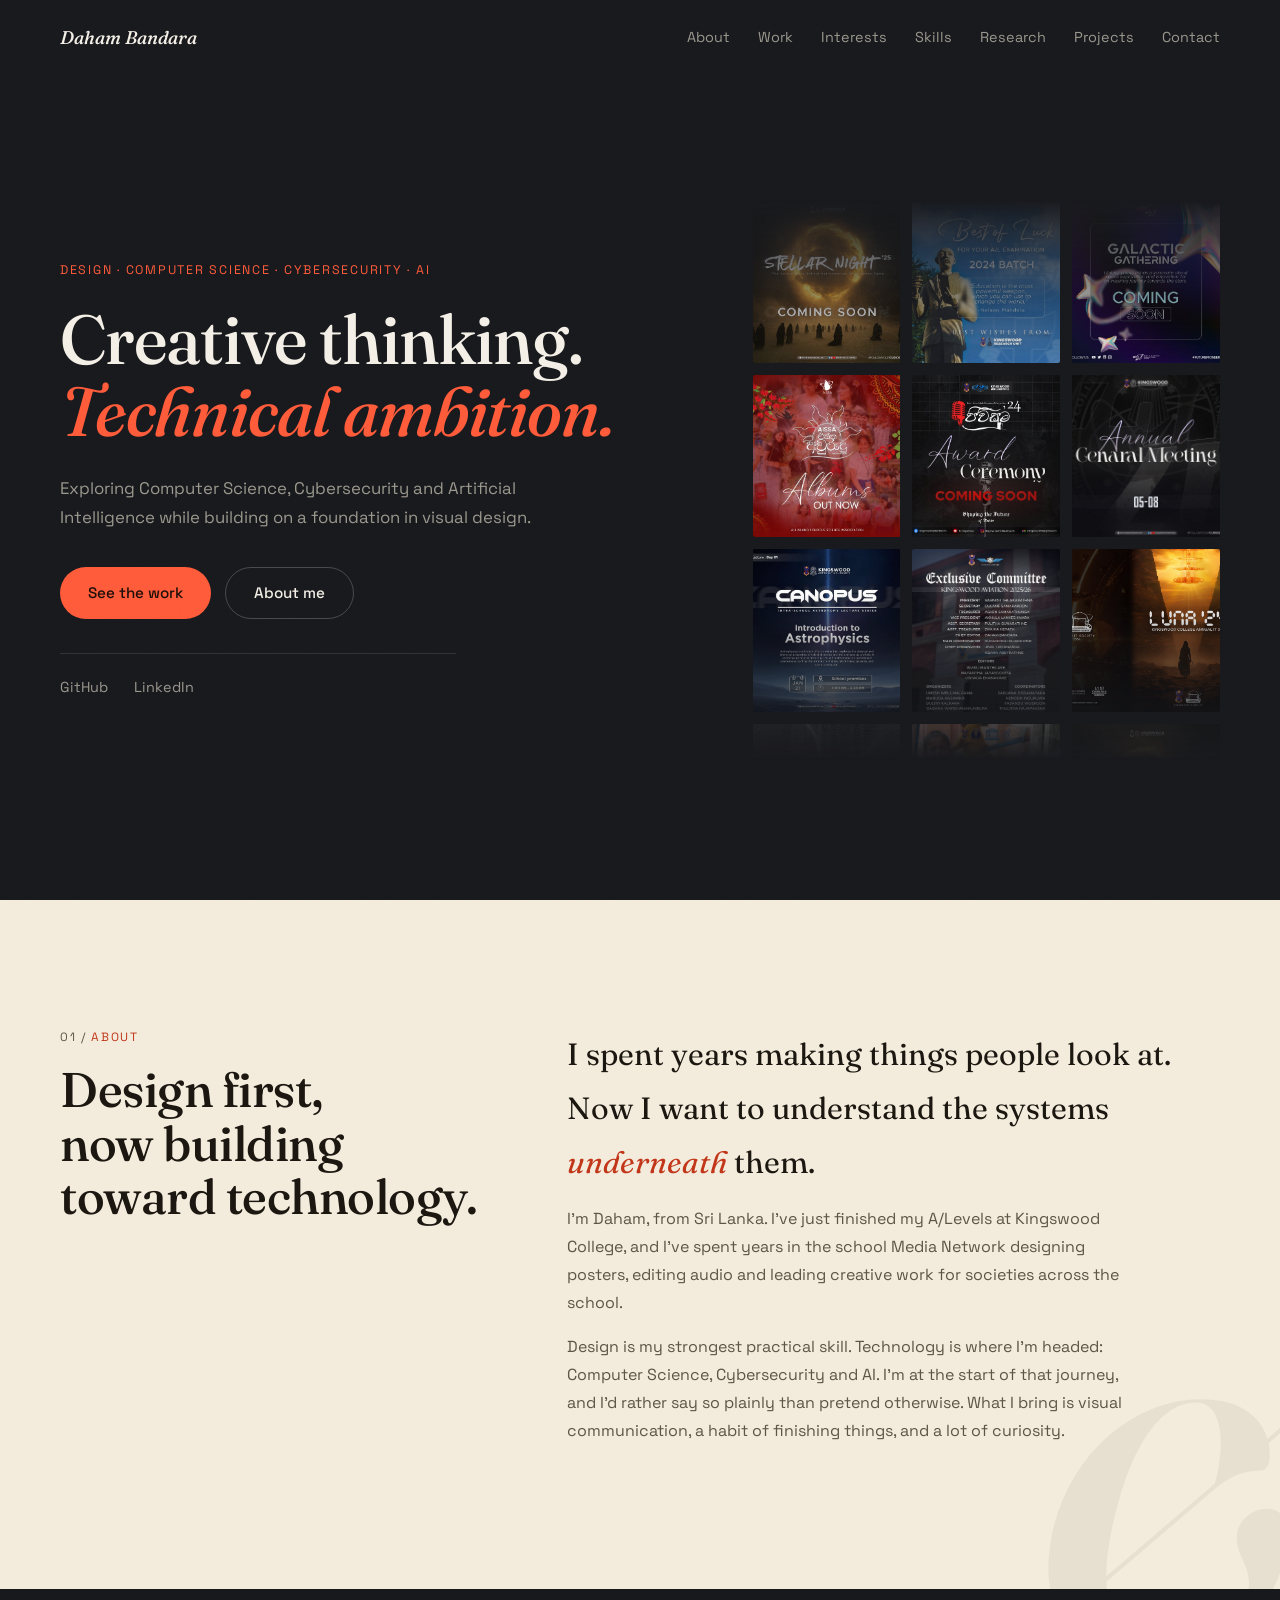
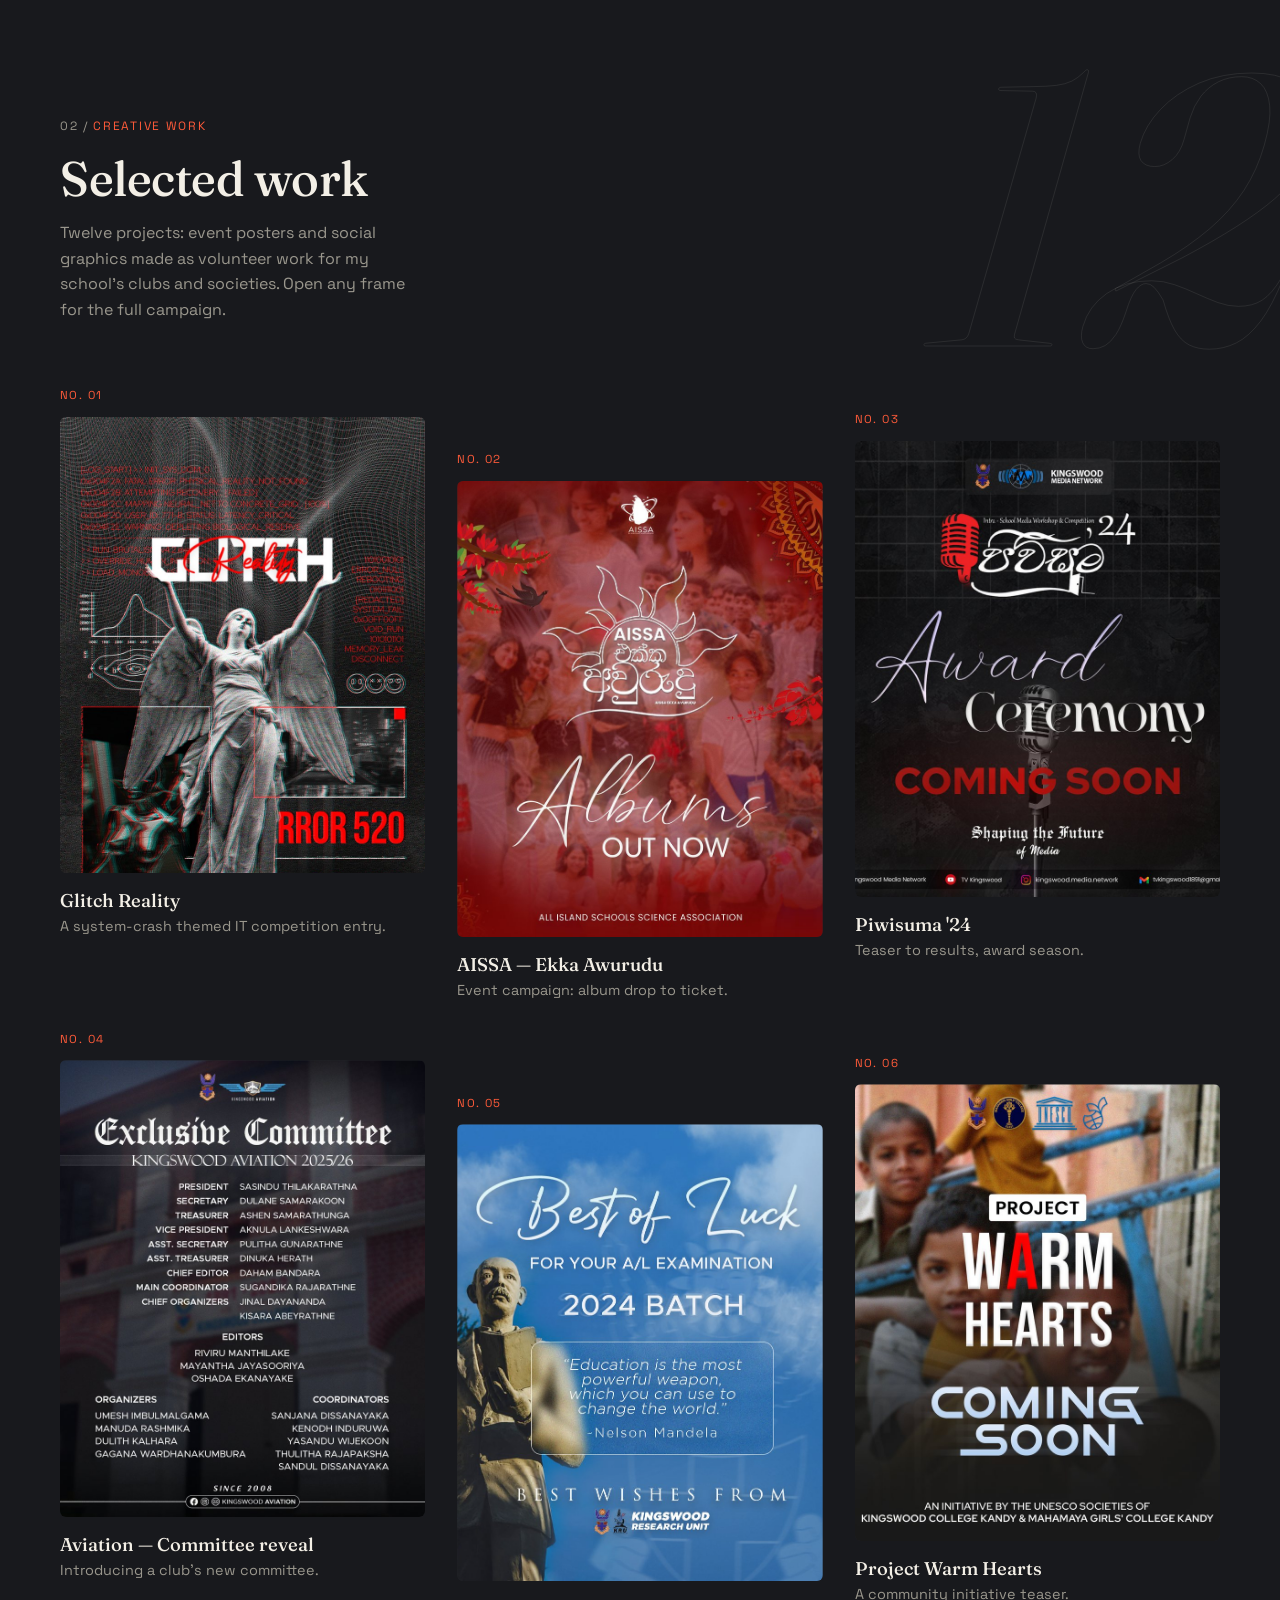
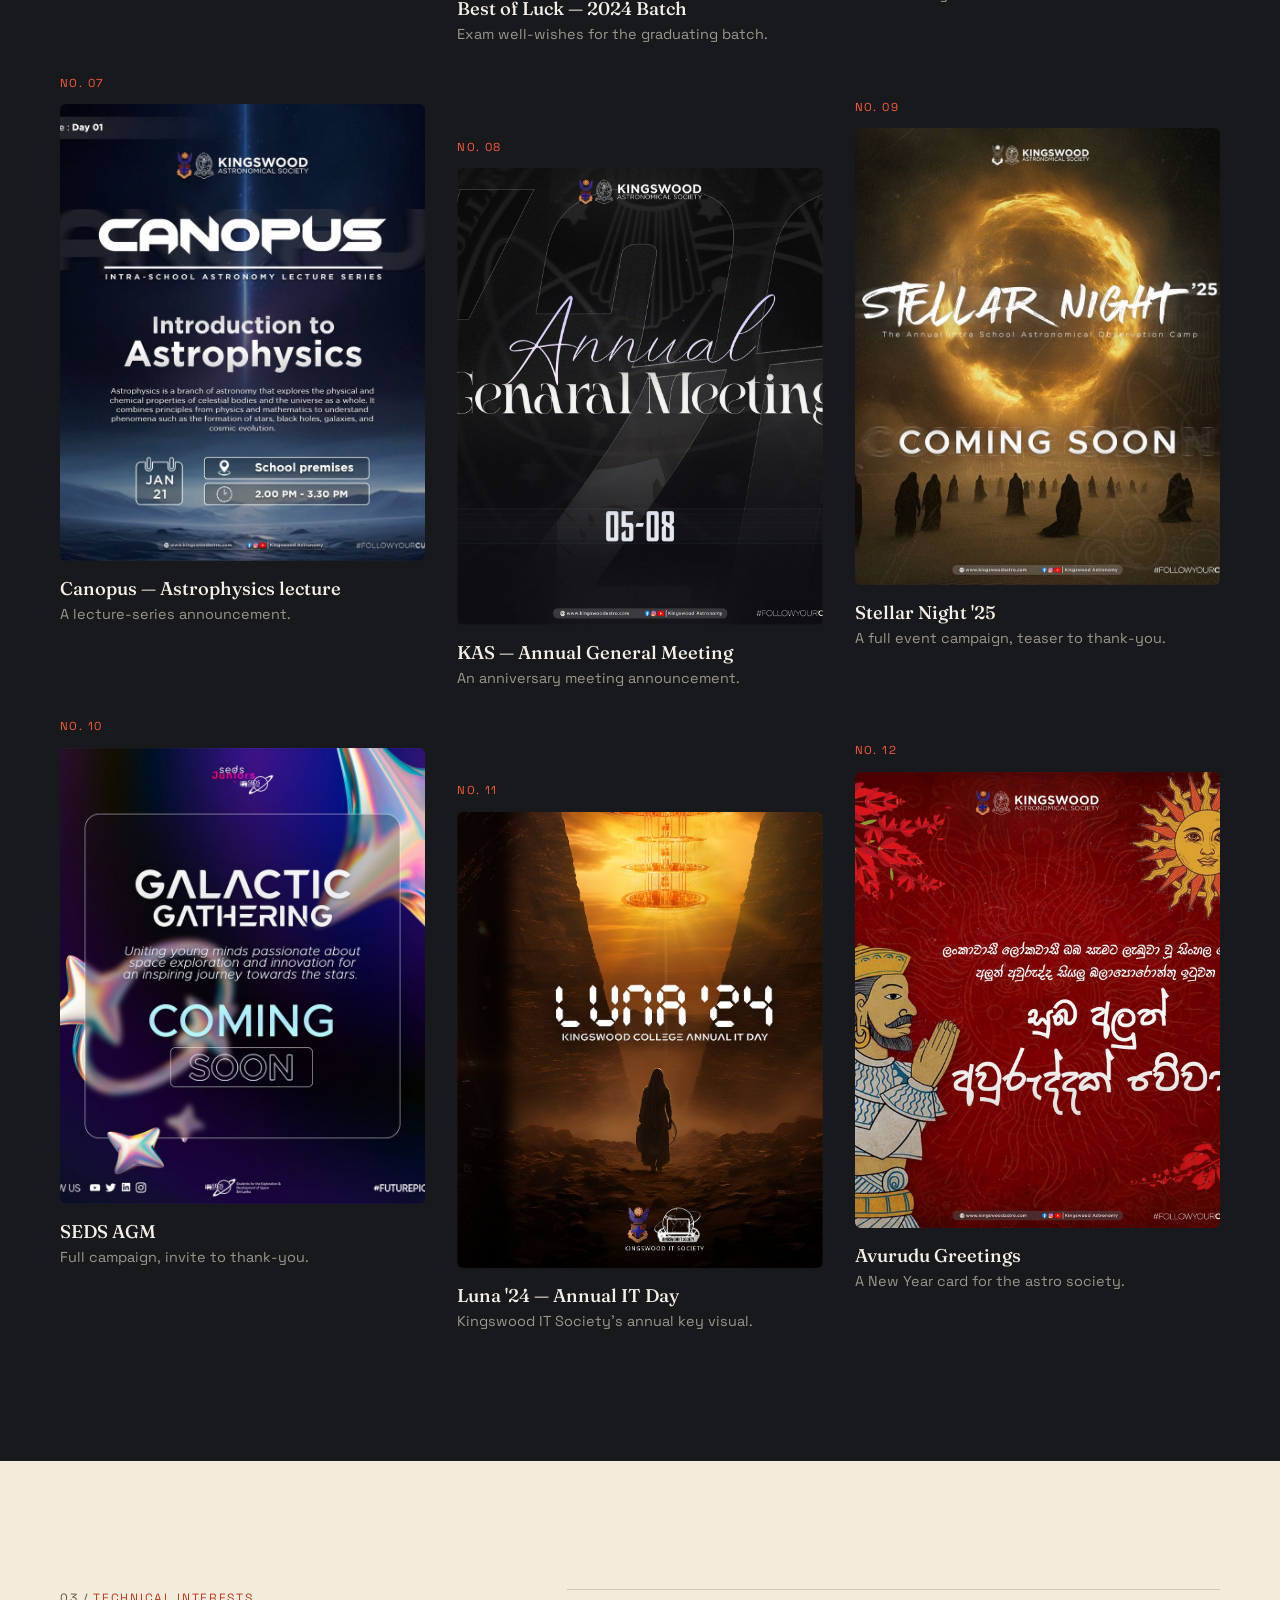
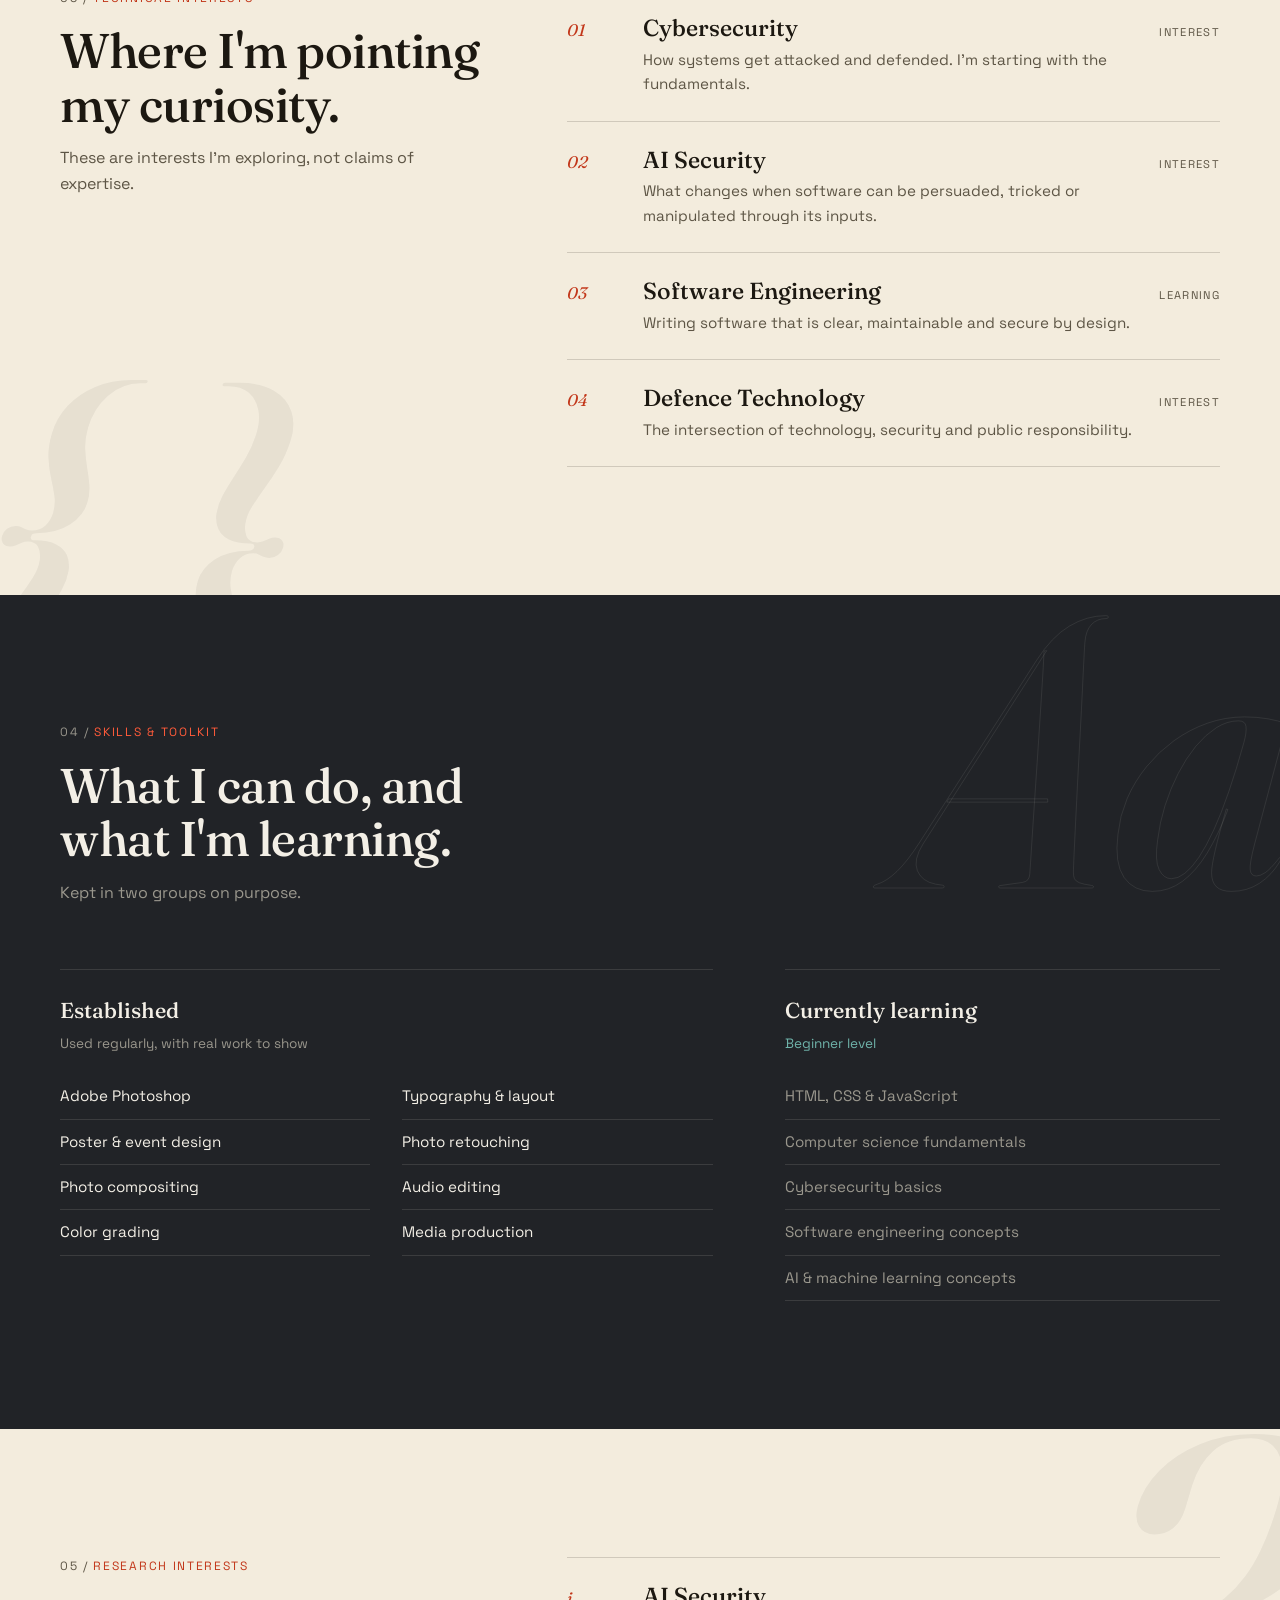
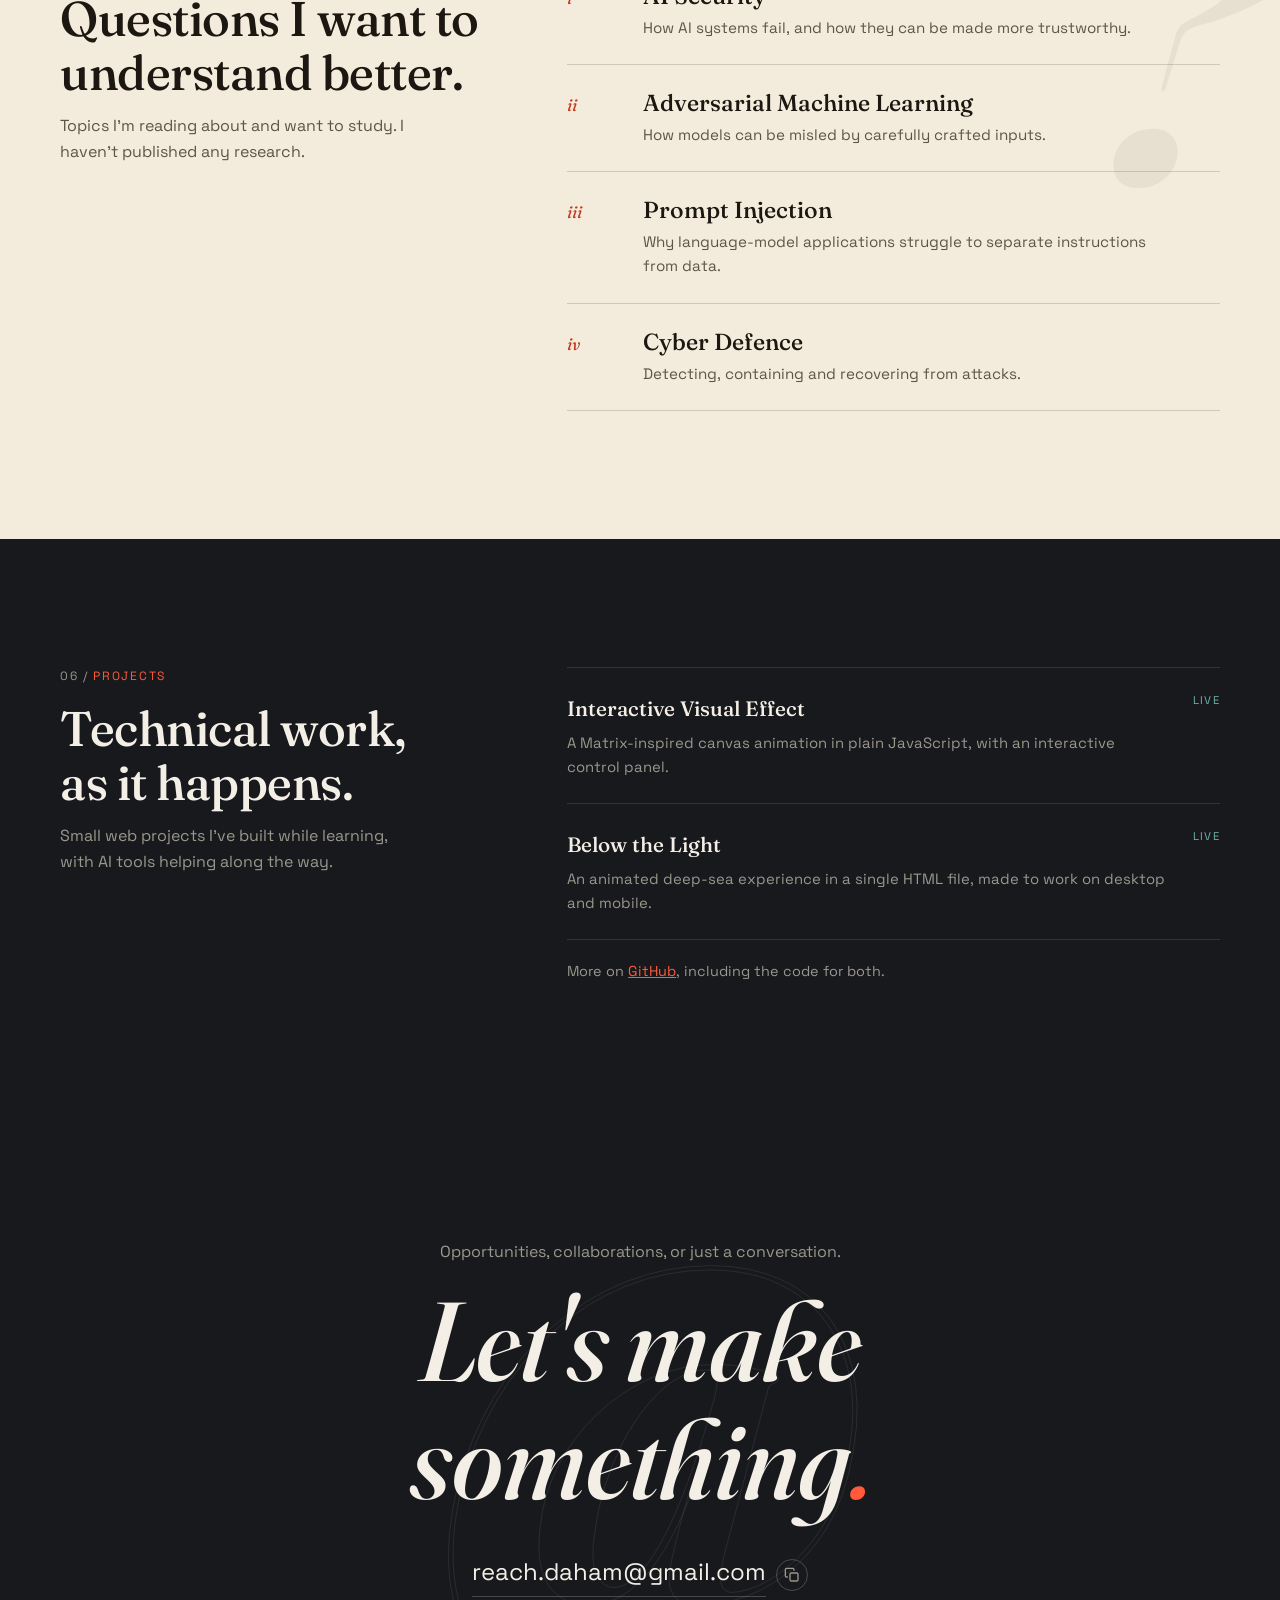
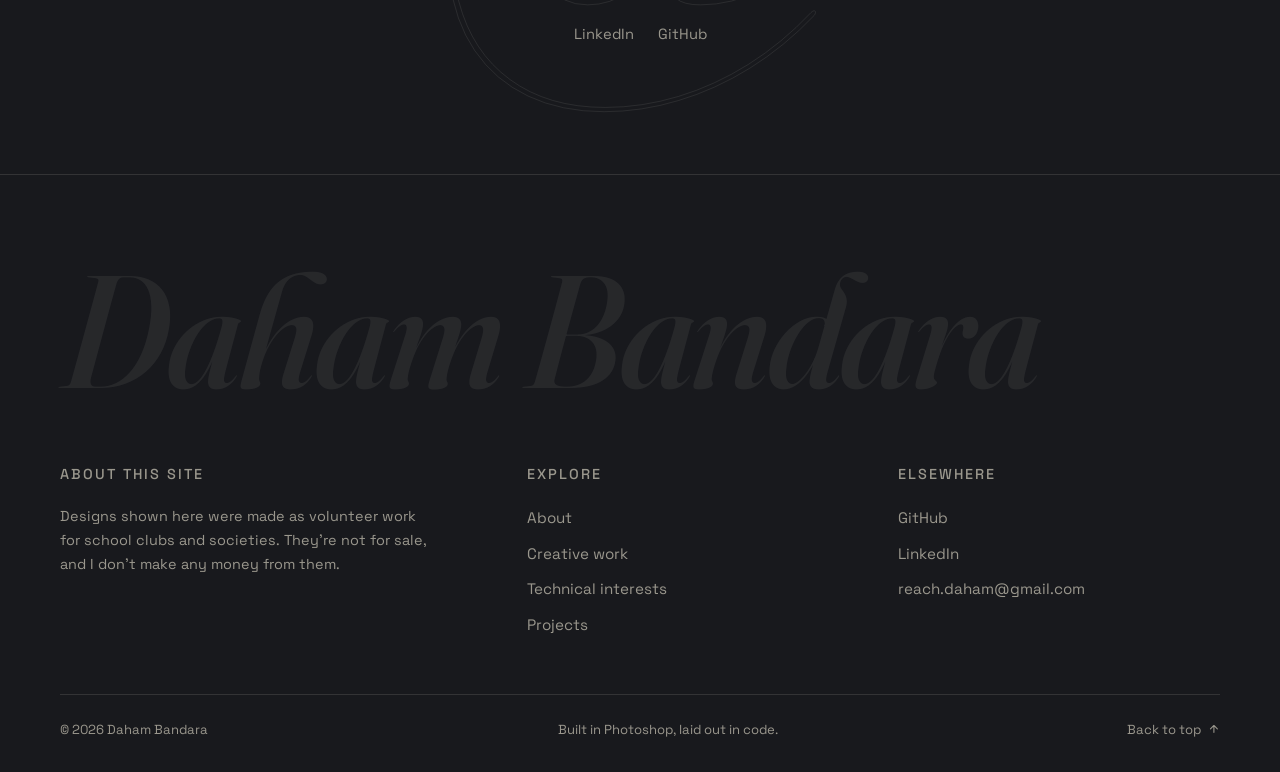
==== commit 7addc505: "Add files via upload" ====
--- a/index.html
+++ b/index.html
@@ -4,7 +4,7 @@
 <meta charset="UTF-8">
 <meta name="viewport" content="width=device-width, initial-scale=1.0">
 <meta name="description" content="Daham Bandara — visual designer exploring Computer Science, Cybersecurity and Artificial Intelligence.">
-<title>Daham Bandara - Design, Computer Science &amp; Security</title>
+<title>Daham Bandara — Design, Computer Science &amp; Security</title>
 
 <!-- Favicon: inline SVG, no extra asset file needed. "DB" initials on the
      site's --canvas / --coral colors. -->
--- a/style.css
+++ b/style.css
@@ -424,6 +424,8 @@
 .project-card h3 { font-family: var(--font-display); font-weight: 500; font-size: 1.3rem; transition: color 0.2s ease; }
 .project-card:hover h3 { color: var(--accent); }
 .project-card p { color: var(--fg-dim); font-size: 0.93rem; grid-column: 1; }
+.project-more { padding: 20px 0 0; color: var(--fg-dim); font-size: 0.9rem; }
+.project-more a { color: var(--accent); }
 .project-card .status { font-size: 0.7rem; letter-spacing: 0.12em; text-transform: uppercase; color: var(--teal-text); }
 
 /* SECTION MARKS: one oversized, faint glyph per section, tied to its topic.
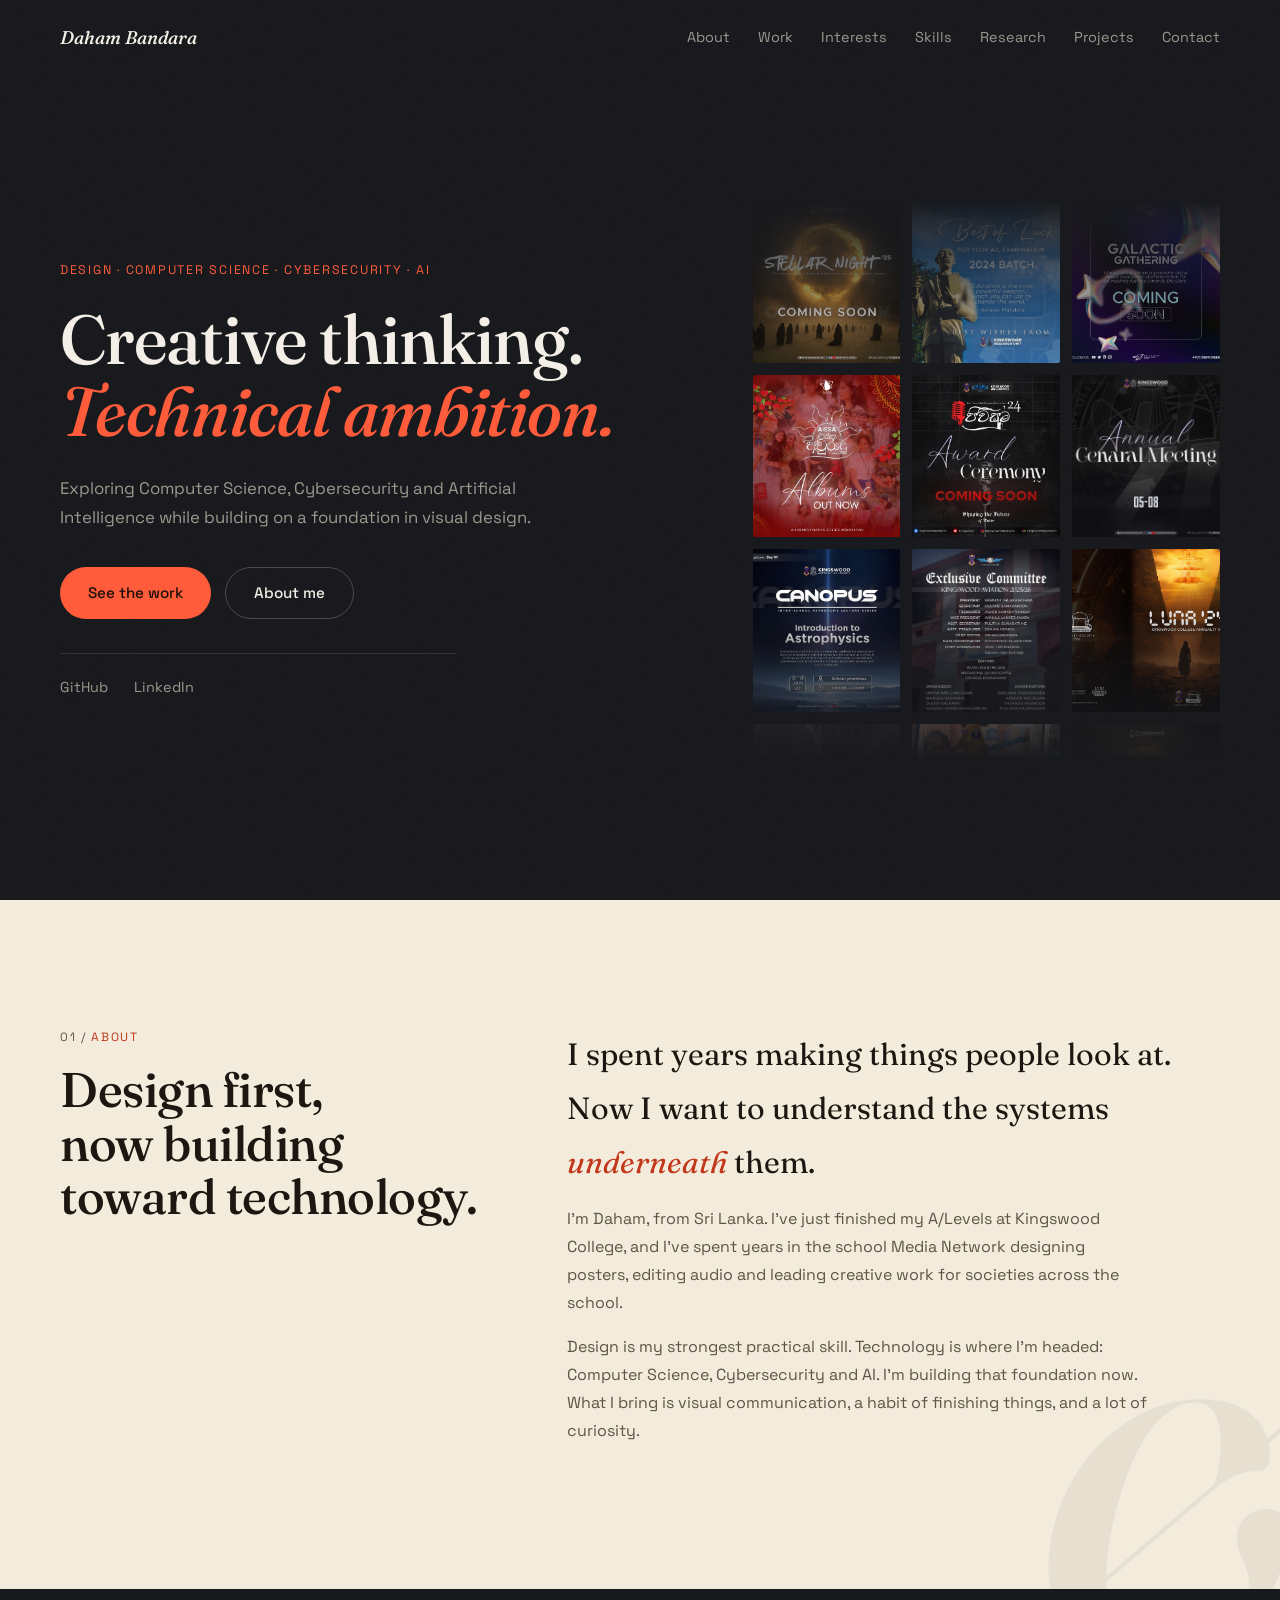
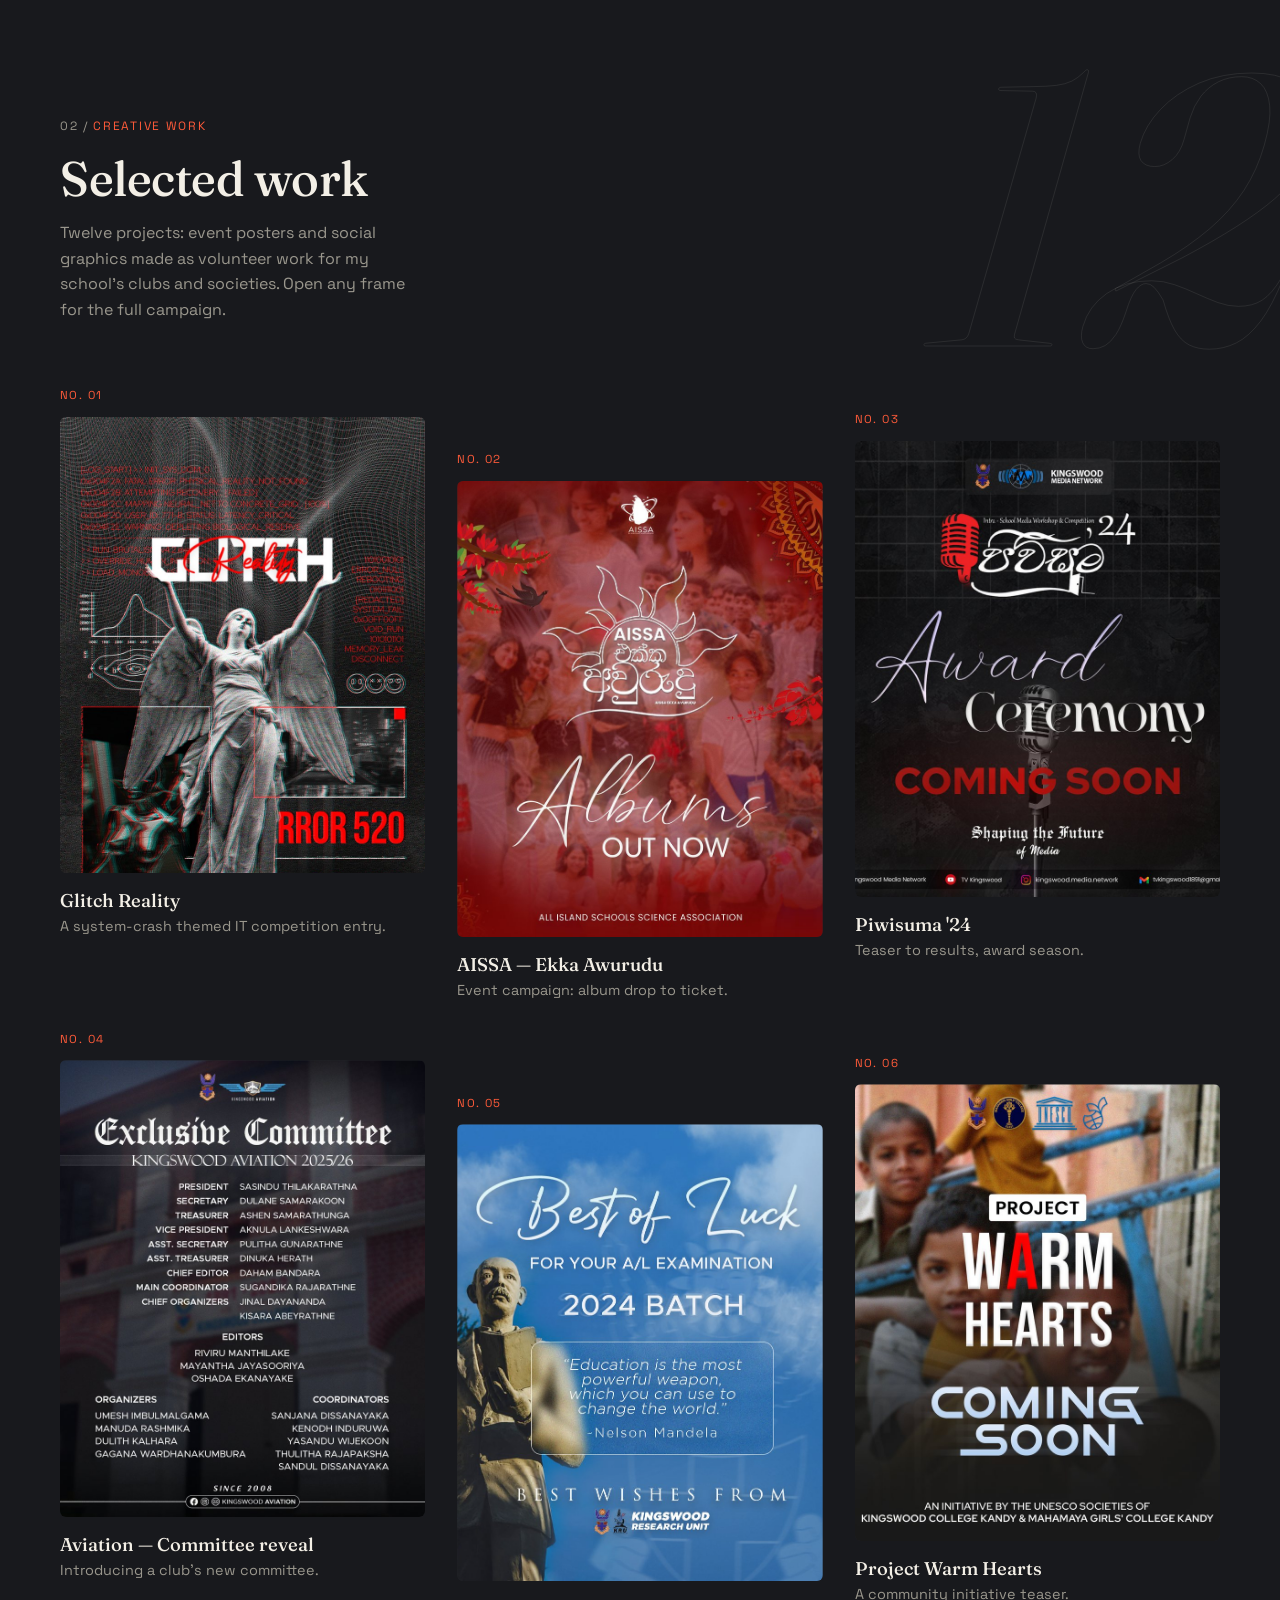
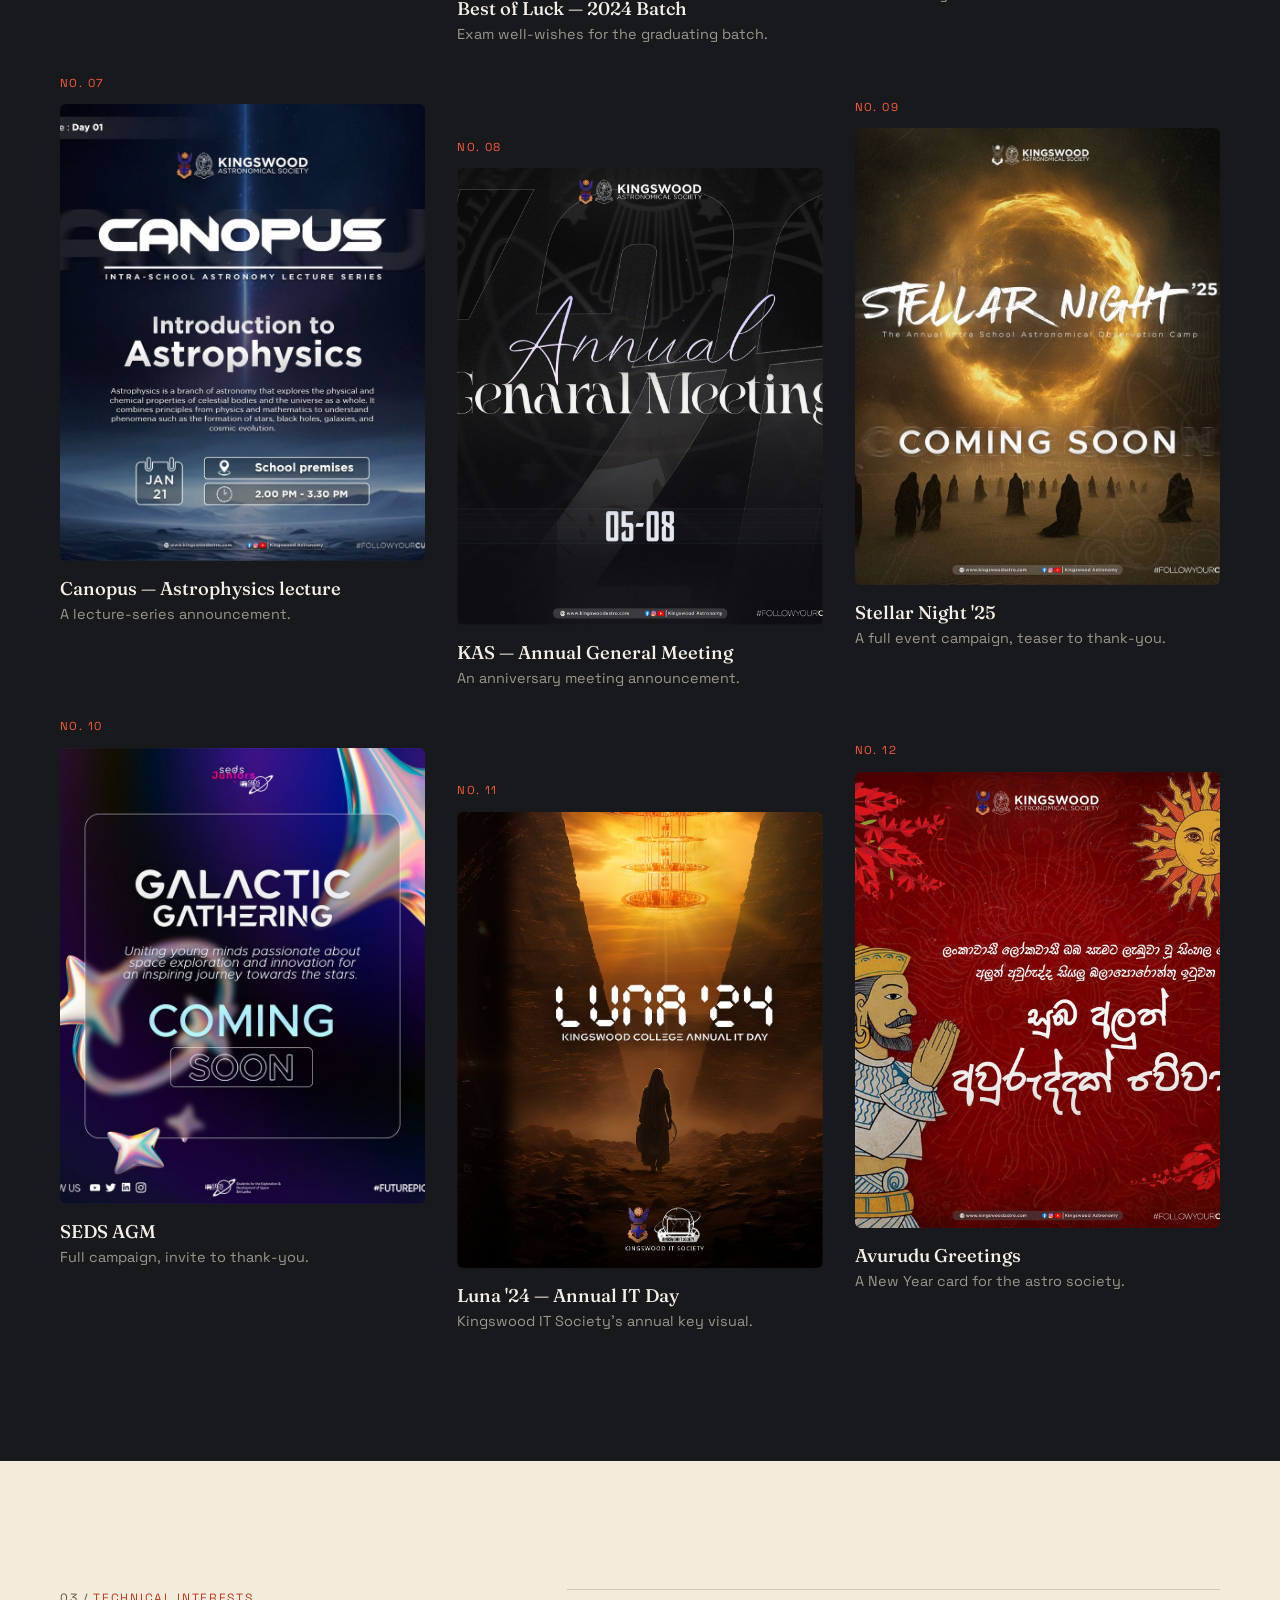
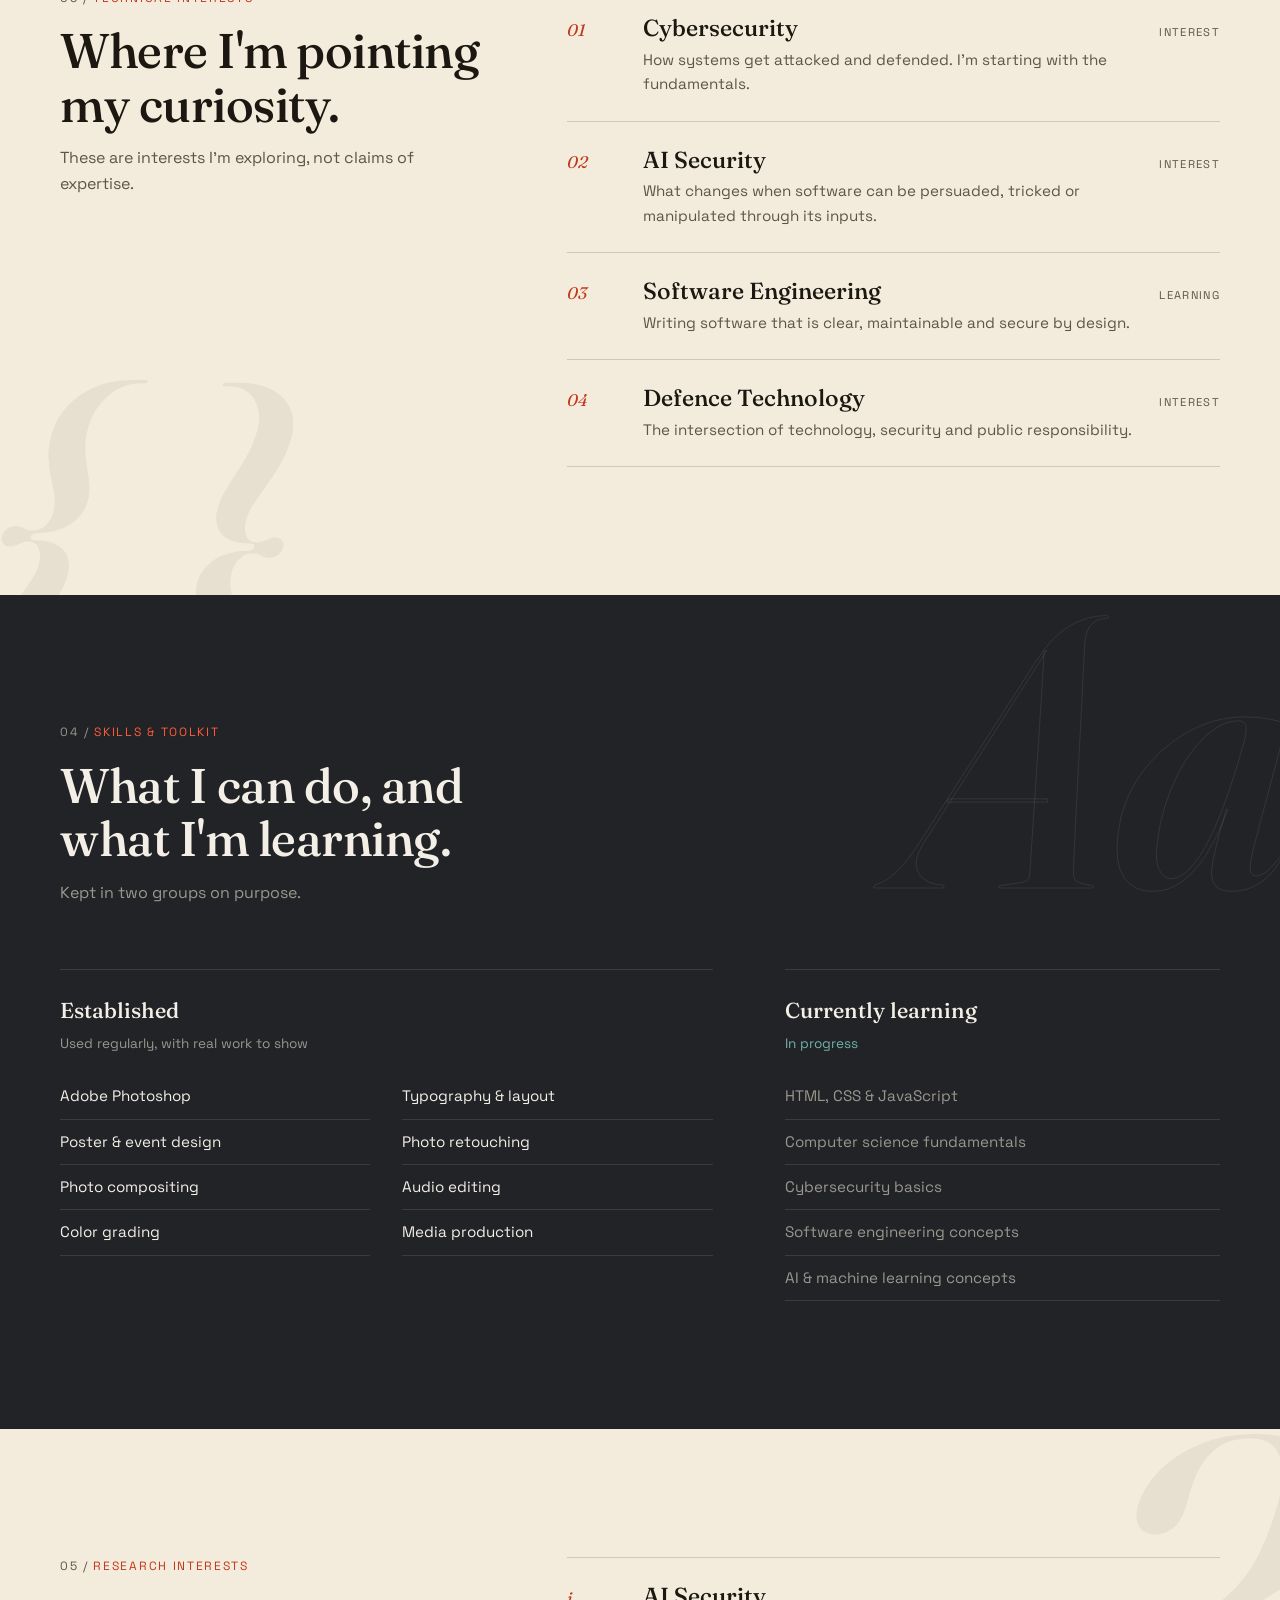
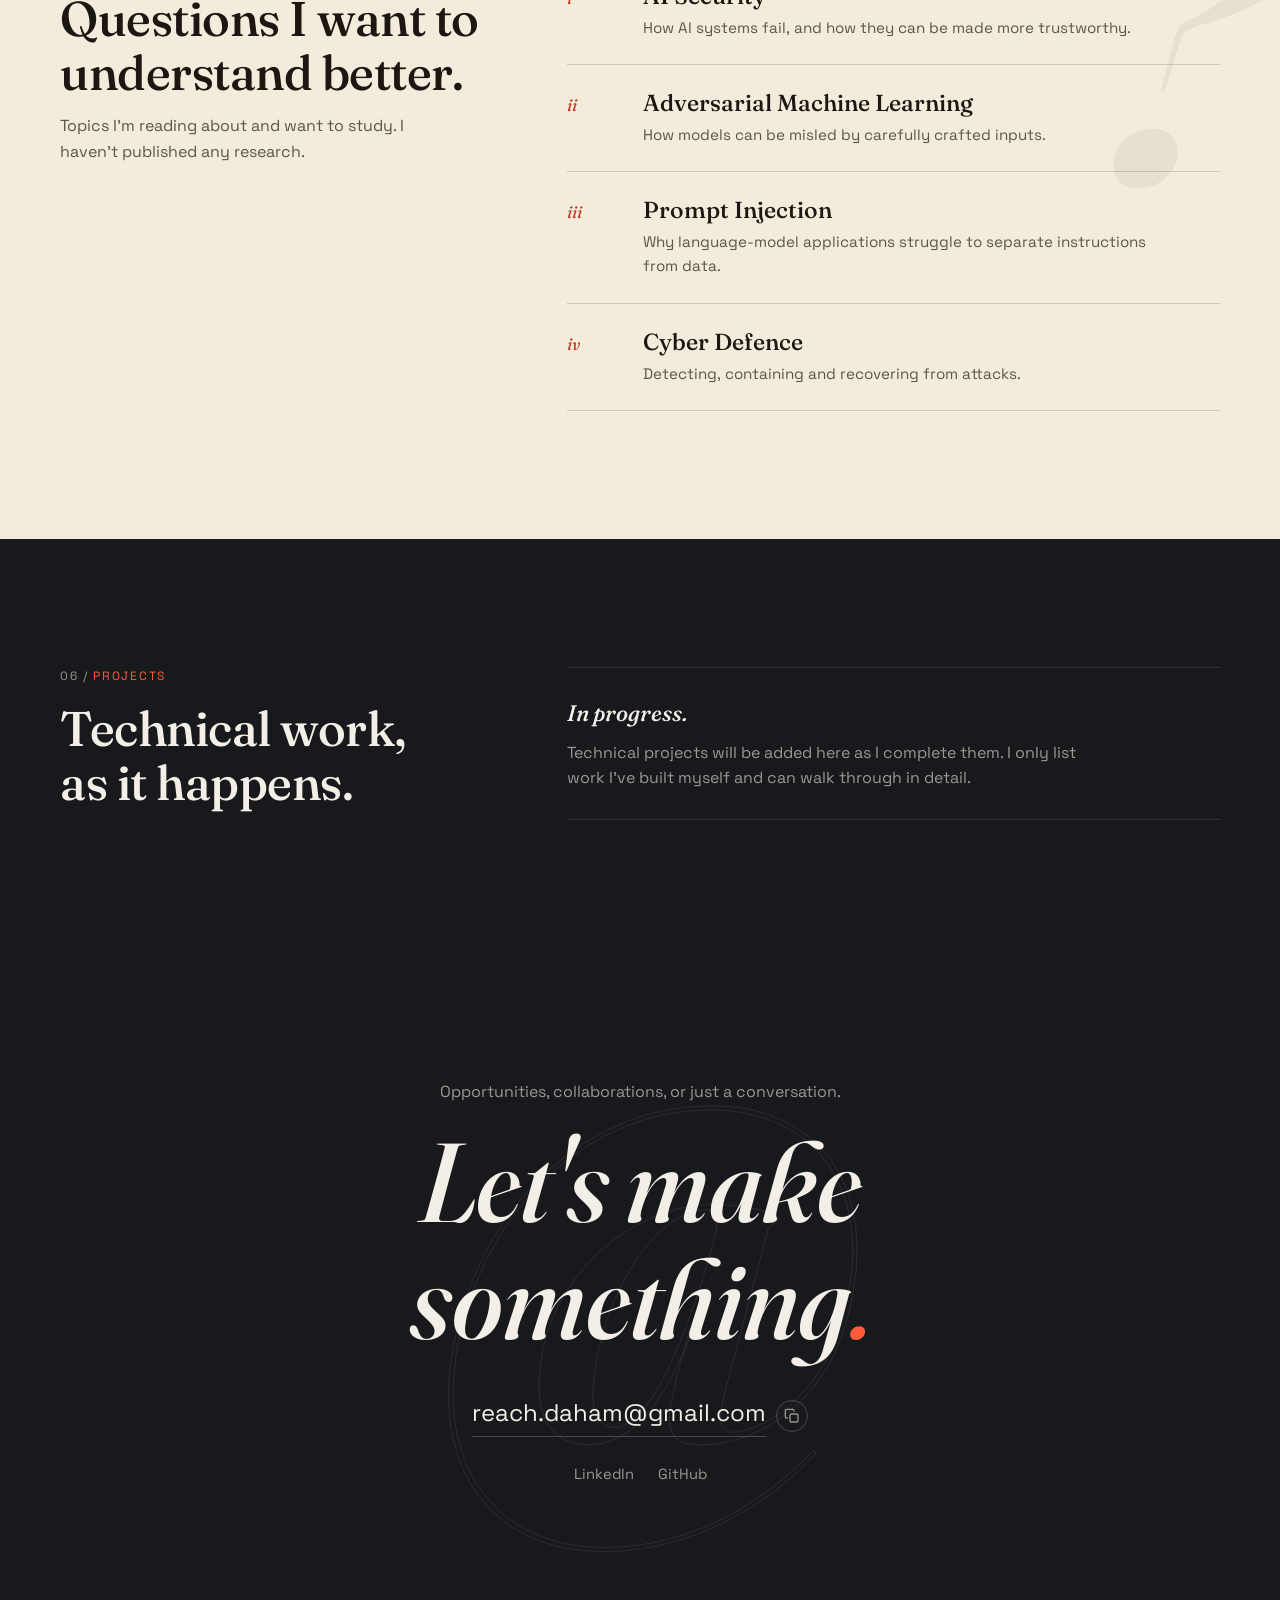
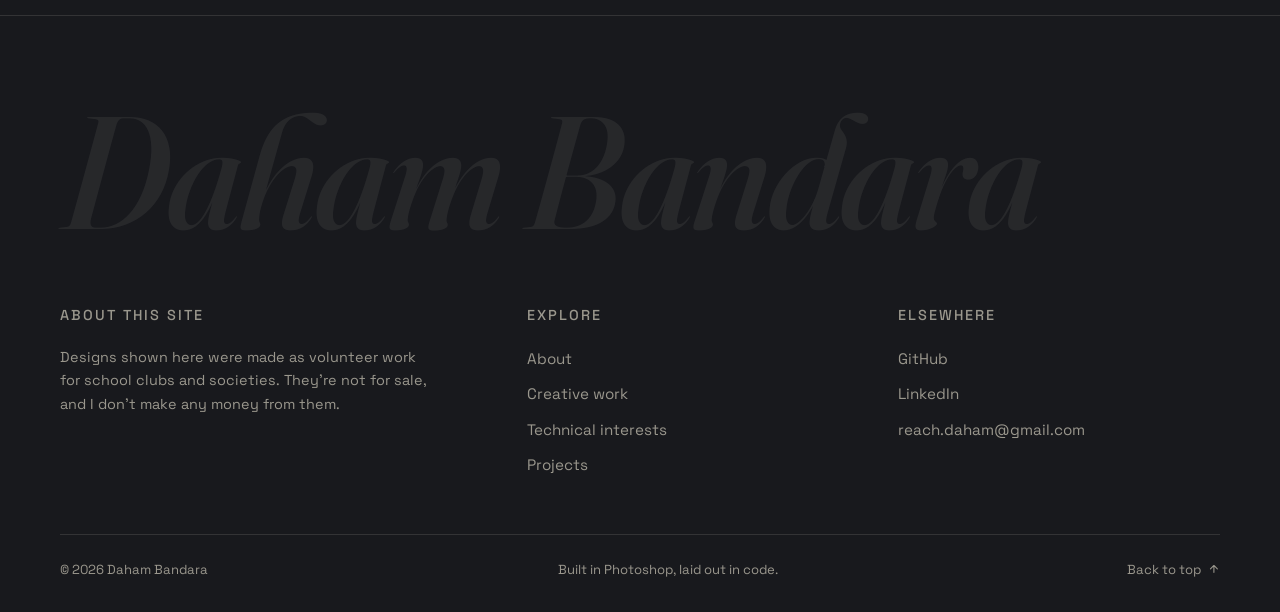
==== commit 7804f2e7: "Refine HTML structure and content Updated meta tags for description and title. Revised text for clar" ====
--- a/index.html
+++ b/index.html
@@ -3,8 +3,8 @@
 <head>
 <meta charset="UTF-8">
 <meta name="viewport" content="width=device-width, initial-scale=1.0">
-<meta name="description" content="Daham Bandara — visual designer exploring Computer Science, Cybersecurity and Artificial Intelligence.">
-<title>Daham Bandara — Design, Computer Science &amp; Security</title>
+<meta name="description" content="Daham Bandara - visual designer exploring Computer Science, Cybersecurity and Artificial Intelligence.">
+<title>Daham Bandara - Design, Computer Science &amp; Security</title>
 
 <!-- Favicon: inline SVG, no extra asset file needed. "DB" initials on the
      site's --canvas / --coral colors. -->
@@ -157,7 +157,7 @@
       <div class="split-body reveal">
         <p class="about-lead">I spent years making things people look at. Now I want to understand the systems <em>underneath</em> them.</p>
         <p>I'm Daham, from Sri Lanka. I've just finished my A/Levels at Kingswood College, and I've spent years in the school Media Network designing posters, editing audio and leading creative work for societies across the school.</p>
-        <p>Design is my strongest practical skill. Technology is where I'm headed: Computer Science, Cybersecurity and AI. I'm at the start of that journey, and I'd rather say so plainly than pretend otherwise. What I bring is visual communication, a habit of finishing things, and a lot of curiosity.</p>
+        <p>Design is my strongest practical skill. Technology is where I'm headed: Computer Science, Cybersecurity and AI. I'm building that foundation now. What I bring is visual communication, a habit of finishing things, and a lot of curiosity.</p>
       </div>
     </div>
   </section>
@@ -343,7 +343,7 @@
           <ul class="chips"><li>Adobe Photoshop</li><li>Poster &amp; event design</li><li>Photo compositing</li><li>Color grading</li><li>Typography &amp; layout</li><li>Photo retouching</li><li>Audio editing</li><li>Media production</li></ul>
         </div>
         <div class="skill-col learn">
-          <h3>Currently learning</h3><p class="sub">Beginner level</p>
+          <h3>Currently learning</h3><p class="sub">In progress</p>
           <ul class="chips"><li>HTML, CSS &amp; JavaScript</li><li>Computer science fundamentals</li><li>Cybersecurity basics</li><li>Software engineering concepts</li><li>AI &amp; machine learning concepts</li></ul>
         </div>
       </div>
@@ -378,19 +378,13 @@
     <div class="section-inner split">
       <div class="split-head reveal">
         <span class="section-kicker">Projects</span>
-        <h2>Technical work, as it happens.</h2>
-        <p>Small web projects I've built while learning, with AI tools helping along the way.</p>
+        <h2>Technical work,<br>as it happens.</h2>
       </div>
       <div class="project-list reveal">
-        <a class="project-card" href="https://dahamu.github.io/interactive-visual-effect/" target="_blank" rel="noopener">
-          <h3>Interactive Visual Effect<span class="sr-only"> (opens in new tab)</span></h3><span class="status">Live</span>
-          <p>A Matrix-inspired canvas animation in plain JavaScript, with an interactive control panel.</p>
-        </a>
-        <a class="project-card" href="https://dahamu.github.io/below-the-light/" target="_blank" rel="noopener">
-          <h3>Below the Light<span class="sr-only"> (opens in new tab)</span></h3><span class="status">Live</span>
-          <p>An animated deep-sea experience in a single HTML file, made to work on desktop and mobile.</p>
-        </a>
-        <p class="project-more">More on <a href="https://github.com/Dahamu" target="_blank" rel="noopener">GitHub<span class="sr-only"> (opens in new tab)</span></a>, including the code for both.</p>
+        <div class="project-empty">
+          <h3>In progress.</h3>
+          <p>Technical projects will be added here as I complete them. I only list work I've built myself and can walk through in detail.</p>
+        </div>
       </div>
     </div>
   </section>
